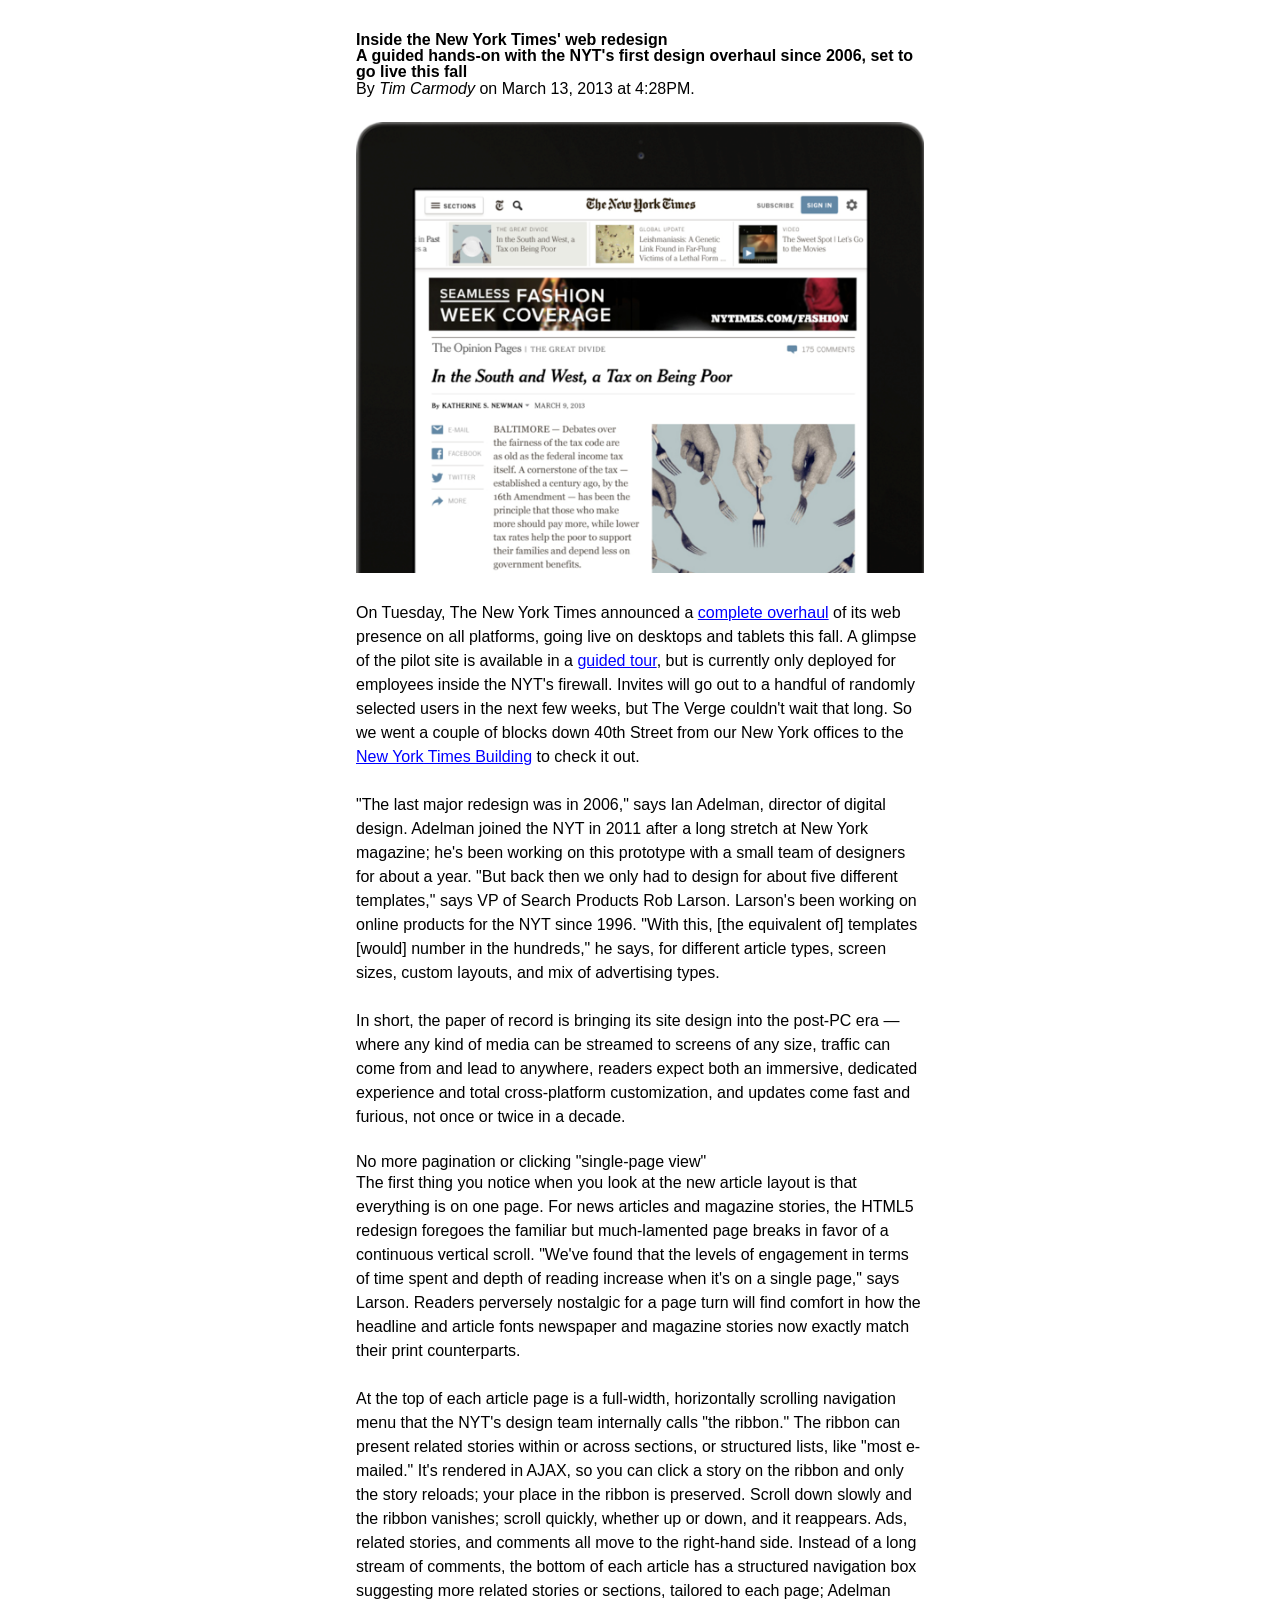
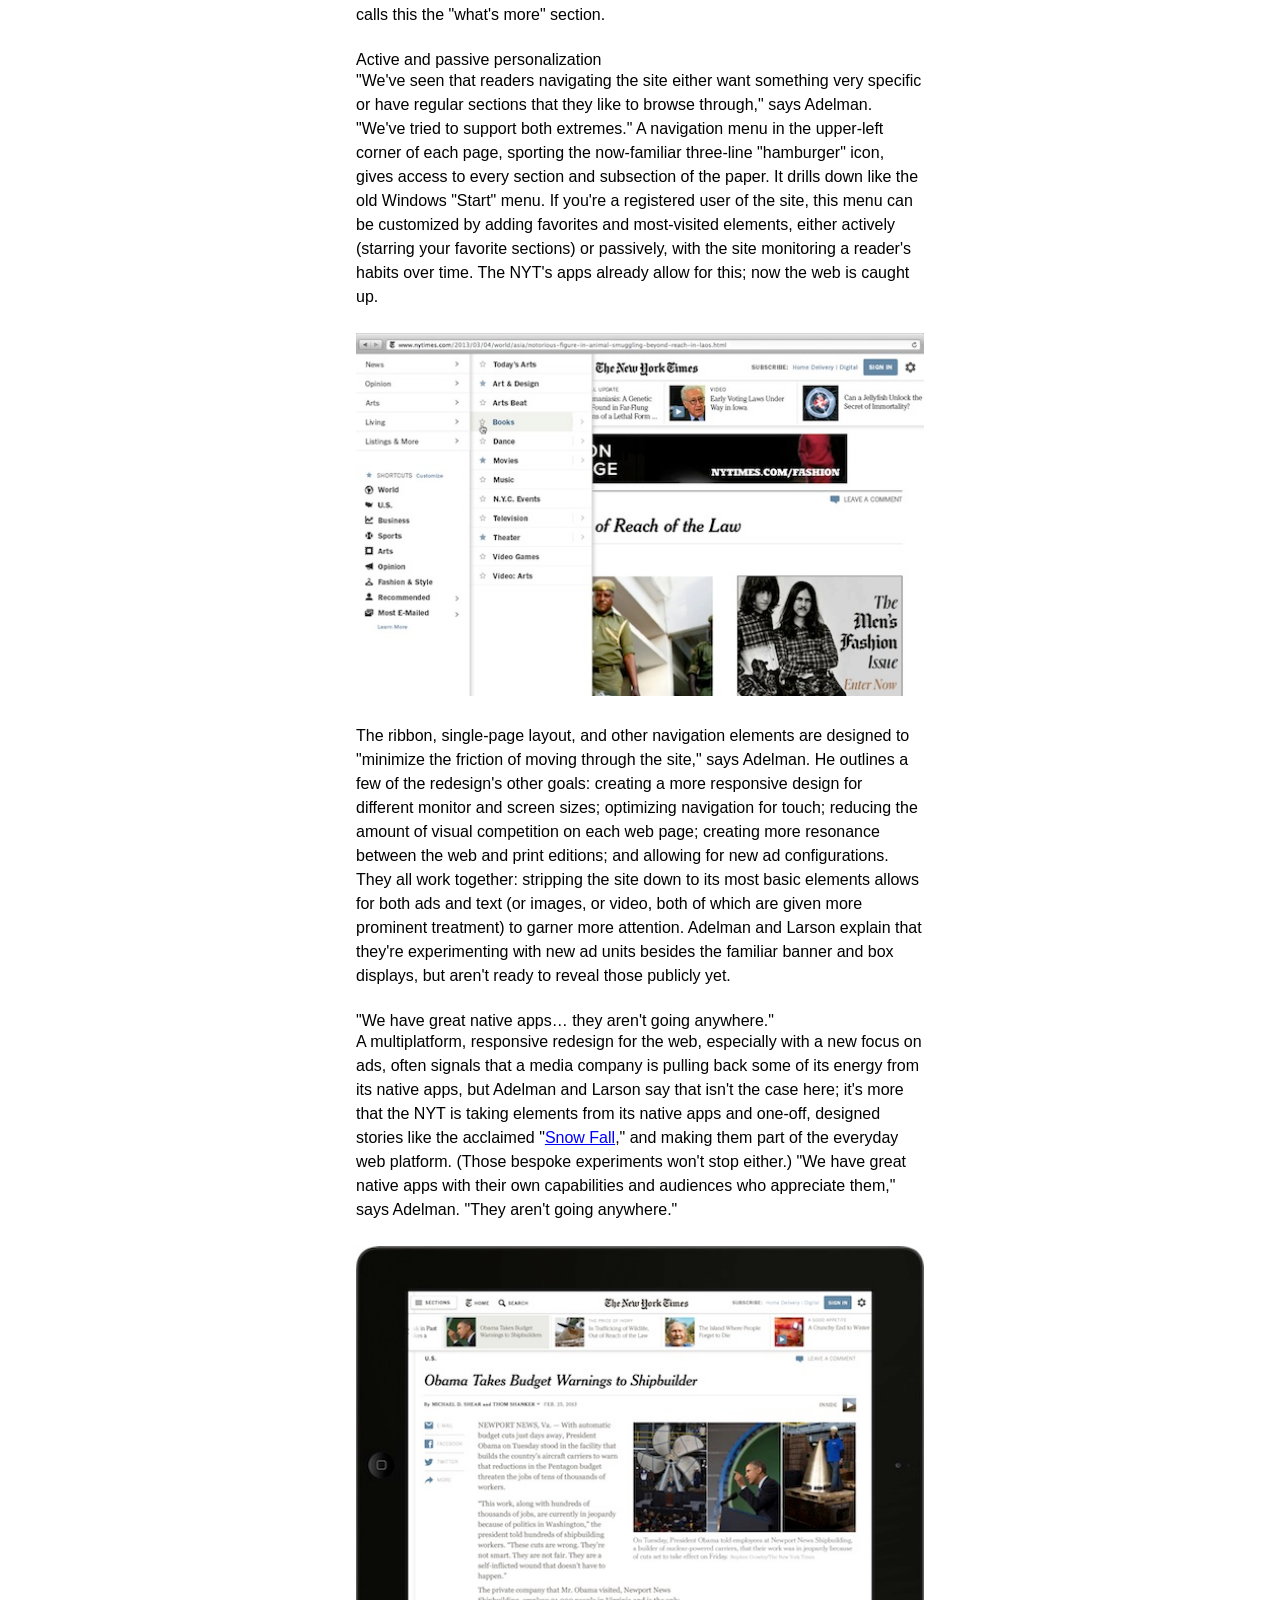
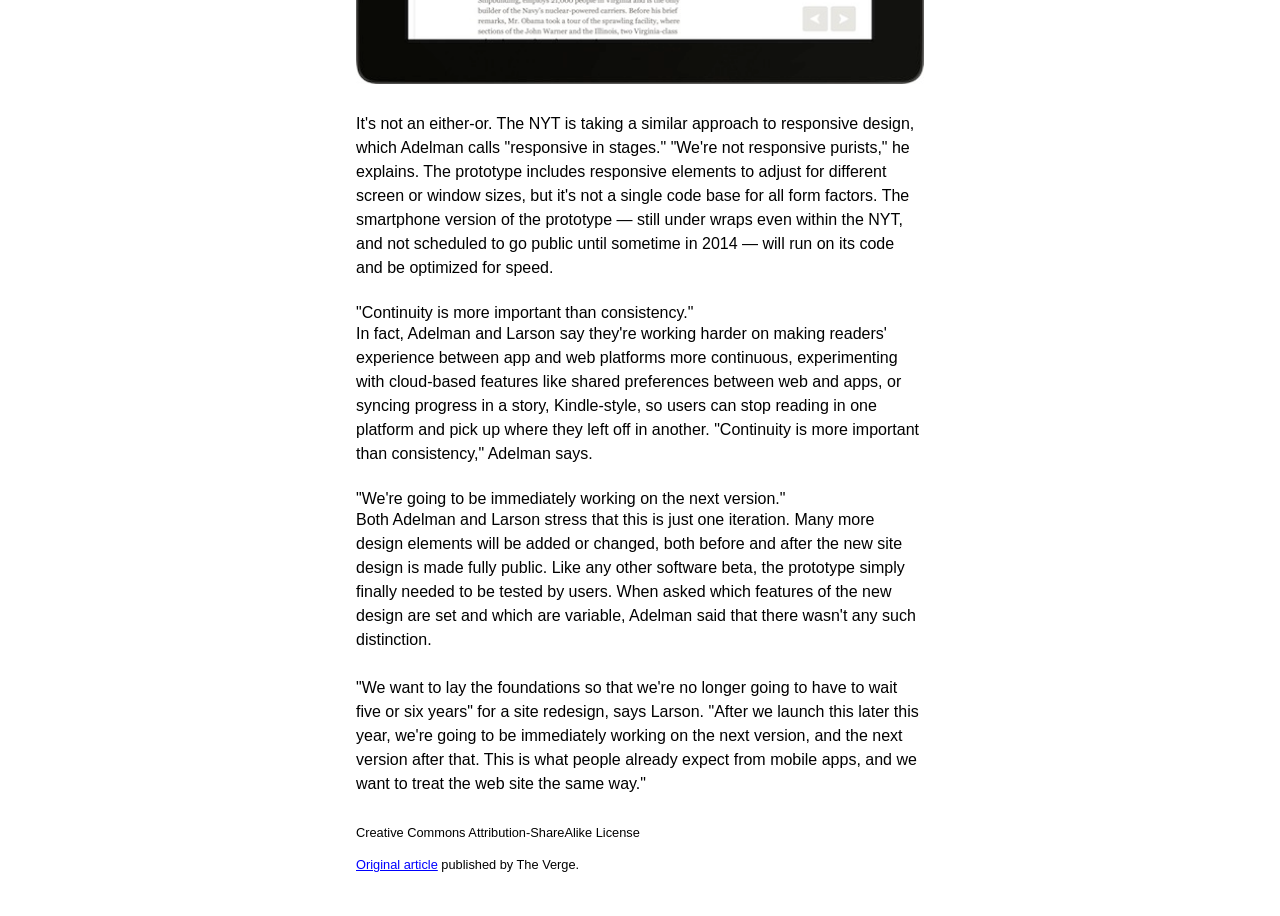
==== index.html @ a33deee8 "Add article content and markup" ====
<!DOCTYPE html>
<html lang="en">
<head>
  <meta charset="utf-8">
  <meta http-equiv="X-UA-Compatible" content="IE=edge,chrome=1">
  <title>home</title>
  <meta name="viewport" content="width=device-width">
  <link rel="stylesheet" href="css/styles.css" />
  <!--[if IE]><script src="http://html5shiv.googlecode.com/svn/trunk/html5.js"></script><![endif]-->
</head>
<body>
<article class="container clearfix">

  <header>
    <hgroup>
      <h1>Inside the New York Times' web redesign</h1>
      <h2>A guided hands-on with the NYT's first design overhaul since 2006, set to go live this fall</h2>
    </hgroup>
    <span class="byline">By <address>Tim Carmody</address> on <time pubdate datetime="2013-03-13T04:28Z">March 13, 2013 at 4:28PM</time>.</span>
  </header>

  <figure>
    <img src="img/image-01.png" />
  </figure>

  <p>On Tuesday, The New York Times announced a <a href="http://www.nytimes.com/marketing/prototype/index.html">complete overhaul</a> of its web presence on all platforms, going live on desktops and tablets this fall. A glimpse of the pilot site is available in a <a href="http://www.nytimes.com/marketing/prototype/index.html">guided tour</a>, but is currently only deployed for employees inside the NYT's firewall. Invites will go out to a handful of randomly selected users in the next few weeks, but The Verge couldn't wait that long. So we went a couple of blocks down 40th Street from our New York offices to the <a href="http://newyorktimesbuilding.com/">New York Times Building</a> to check it out.</p>

  <p>"The last major redesign was in 2006," says Ian Adelman, director of digital design. Adelman joined the NYT in 2011 after a long stretch at New York magazine; he's been working on this prototype with a small team of designers for about a year. "But back then we only had to design for about five different templates," says VP of Search Products Rob Larson. Larson's been working on online products for the NYT since 1996. "With this, [the equivalent of] templates [would] number in the hundreds," he says, for different article types, screen sizes, custom layouts, and mix of advertising types.</p>

  <p>In short, the paper of record is bringing its site design into the post-PC era — where any kind of media can be streamed to screens of any size, traffic can come from and lead to anywhere, readers expect both an immersive, dedicated experience and total cross-platform customization, and updates come fast and furious, not once or twice in a decade.</p>

  <aside class="pull-quote">
    No more pagination or clicking "single-page view"
  </aside>

  <p>The first thing you notice when you look at the new article layout is that everything is on one page. For news articles and magazine stories, the HTML5 redesign foregoes the familiar but much-lamented page breaks in favor of a continuous vertical scroll. "We've found that the levels of engagement in terms of time spent and depth of reading increase when it's on a single page," says Larson. Readers perversely nostalgic for a page turn will find comfort in how the headline and article fonts newspaper and magazine stories now exactly match their print counterparts.</p>

  <p>At the top of each article page is a full-width, horizontally scrolling navigation menu that the NYT's design team internally calls "the ribbon." The ribbon can present related stories within or across sections, or structured lists, like "most e-mailed." It's rendered in AJAX, so you can click a story on the ribbon and only the story reloads; your place in the ribbon is preserved. Scroll down slowly and the ribbon vanishes; scroll quickly, whether up or down, and it reappears. Ads, related stories, and comments all move to the right-hand side. Instead of a long stream of comments, the bottom of each article has a structured navigation box suggesting more related stories or sections, tailored to each page; Adelman calls this the "what's more" section.</p>

  <aside class="pull-quote">
    Active and passive personalization
  </aside>

  <p>"We've seen that readers navigating the site either want something very specific or have regular sections that they like to browse through," says Adelman. "We've tried to support both extremes." A navigation menu in the upper-left corner of each page, sporting the now-familiar three-line "hamburger" icon, gives access to every section and subsection of the paper. It drills down like the old Windows "Start" menu. If you're a registered user of the site, this menu can be customized by adding favorites and most-visited elements, either actively (starring your favorite sections) or passively, with the site monitoring a reader's habits over time. The NYT's apps already allow for this; now the web is caught up.</p>

  <figure>
    <img src="img/image-02.jpg" />
  </figure>

  <p>The ribbon, single-page layout, and other navigation elements are designed to "minimize the friction of moving through the site," says Adelman. He outlines a few of the redesign's other goals: creating a more responsive design for different monitor and screen sizes; optimizing navigation for touch; reducing the amount of visual competition on each web page; creating more resonance between the web and print editions; and allowing for new ad configurations. They all work together: stripping the site down to its most basic elements allows for both ads and text (or images, or video, both of which are given more prominent treatment) to garner more attention. Adelman and Larson explain that they're experimenting with new ad units besides the familiar banner and box displays, but aren't ready to reveal those publicly yet.</p>

  <aside class="pull-quote">
    "We have great native apps… they aren't going anywhere."
  </aside>

  <p>A multiplatform, responsive redesign for the web, especially with a new focus on ads, often signals that a media company is pulling back some of its energy from its native apps, but Adelman and Larson say that isn't the case here; it's more that the NYT is taking elements from its native apps and one-off, designed stories like the acclaimed "<a href="http://www.nytimes.com/projects/2012/snow-fall/">Snow Fall</a>," and making them part of the everyday web platform. (Those bespoke experiments won't stop either.) "We have great native apps with their own capabilities and audiences who appreciate them," says Adelman. "They aren't going anywhere."</p>

  <figure>
    <img src="img/image-03.jpg" />
  </figure>

  <p>It's not an either-or. The NYT is taking a similar approach to responsive design, which Adelman calls "responsive in stages." "We're not responsive purists," he explains. The prototype includes responsive elements to adjust for different screen or window sizes, but it's not a single code base for all form factors. The smartphone version of the prototype — still under wraps even within the NYT, and not scheduled to go public until sometime in 2014 — will run on its code and be optimized for speed.</p>

  <aside class="pull-quote">
    "Continuity is more important than consistency."
  </aside>

  <p>In fact, Adelman and Larson say they're working harder on making readers' experience between app and web platforms more continuous, experimenting with cloud-based features like shared preferences between web and apps, or syncing progress in a story, Kindle-style, so users can stop reading in one platform and pick up where they left off in another. "Continuity is more important than consistency," Adelman says.</p>

  <aside class="pull-quote">
    "We're going to be immediately working on the next version."
  </aside>

  <p>Both Adelman and Larson stress that this is just one iteration. Many more design elements will be added or changed, both before and after the new site design is made fully public. Like any other software beta, the prototype simply finally needed to be tested by users. When asked which features of the new design are set and which are variable, Adelman said that there wasn't any such distinction.</p>

  <p>"We want to lay the foundations so that we're no longer going to have to wait five or six years" for a site redesign, says Larson. "After we launch this later this year, we're going to be immediately working on the next version, and the next version after that. This is what people already expect from mobile apps, and we want to treat the web site the same way."</p>

  <footer>
    <p><small>Creative Commons Attribution-ShareAlike License</small></p>
    <p><small><a href="http://www.theverge.com/2013/3/13/4094824/inside-the-new-york-times-web-redesign">Original article</a> published by The Verge.</small></p>
  </footer>

</article>
</body>
</html>
---- css/styles.css ----
/* ============================================================================================== */
/* Reset Styles                                                                                   */
/* ============================================================================================== */
* {
  -webkit-box-sizing: border-box;
  -moz-box-sizing: border-box;
  box-sizing: border-box; }

html {
  -webkit-text-size-adjust: 100%;
  -ms-text-size-adjust: 100%; }

html, body {
  margin: 0;
  padding: 0;
  width: 100%; }

body {
  font-size: 100%; }

article, aside, details, figcaption, figure, footer, header, hgroup, main, nav, section, summary {
  display: block; }

img {
  border: 0; }

figure {
  margin: 0; }

/* ============================================================================================== */
/* Base Typographic Styles                                                                        */
/* ============================================================================================== */
body {
  font-family: sans-serif; }

p {
  line-height: 1.5;
  margin: 0 0 1.5em 0;
  -webkit-hyphens: auto;
  -moz-hyphens: auto;
  -ms-hyphens: auto;
  hyphens: auto; }

strong {
  font-weight: bold; }

em {
  font-style: italic; }

cite {
  font-style: normal; }

small {
  font-size: 80%; }

a {
  color: blue; }

address {
  display: inline; }

h1, h2, h3, h4, h5, h6 {
  margin: 0;
  padding: 0;
  font-family: sans-serif;
  font-size: 100%;
  font-weight: bold;
  line-height: 1;
  text-rendering: optimizelegibility; }

ul, ol {
  padding: 0;
  margin: 0 0 1.5em 1em; }

li {
  line-height: 1.5; }

sub,
sup {
  font-size: 75%;
  line-height: 0;
  position: relative;
  vertical-align: baseline; }

sup {
  top: -0.5em; }

sub {
  bottom: -0.25em; }

/* ============================================================================================== */
/* Demo Styles                                                                                    */
/* ============================================================================================== */
article.container {
  margin: 2em auto;
  padding: 0 1em;
  width: 100%;
  max-width: 600px;
  position: relative; }

article header {
  margin-bottom: 1.5em; }

figure {
  margin-bottom: 1.5em; }

figure img {
  width: 100%;
  max-width: 100%; }

article footer p {
  margin-bottom: 0.5em; }

/* Helper Classes =============================================================================== */

.clearfix { *zoom: 1; }
.clearfix:before, .clearfix:after { content: " "; display: table; }
.clearfix:after { clear: both; }

.hide {
  display: none !important;
  visibility: hidden; }

.show {
  display: block !important; }

.visually-hide {
  border: 0;
  clip: rect(0 0 0 0);
  height: 1px;
  margin: -1px;
  overflow: hidden;
  padding: 0;
  position: absolute;
  width: 1px; }

.invisible {
  visibility: hidden; }
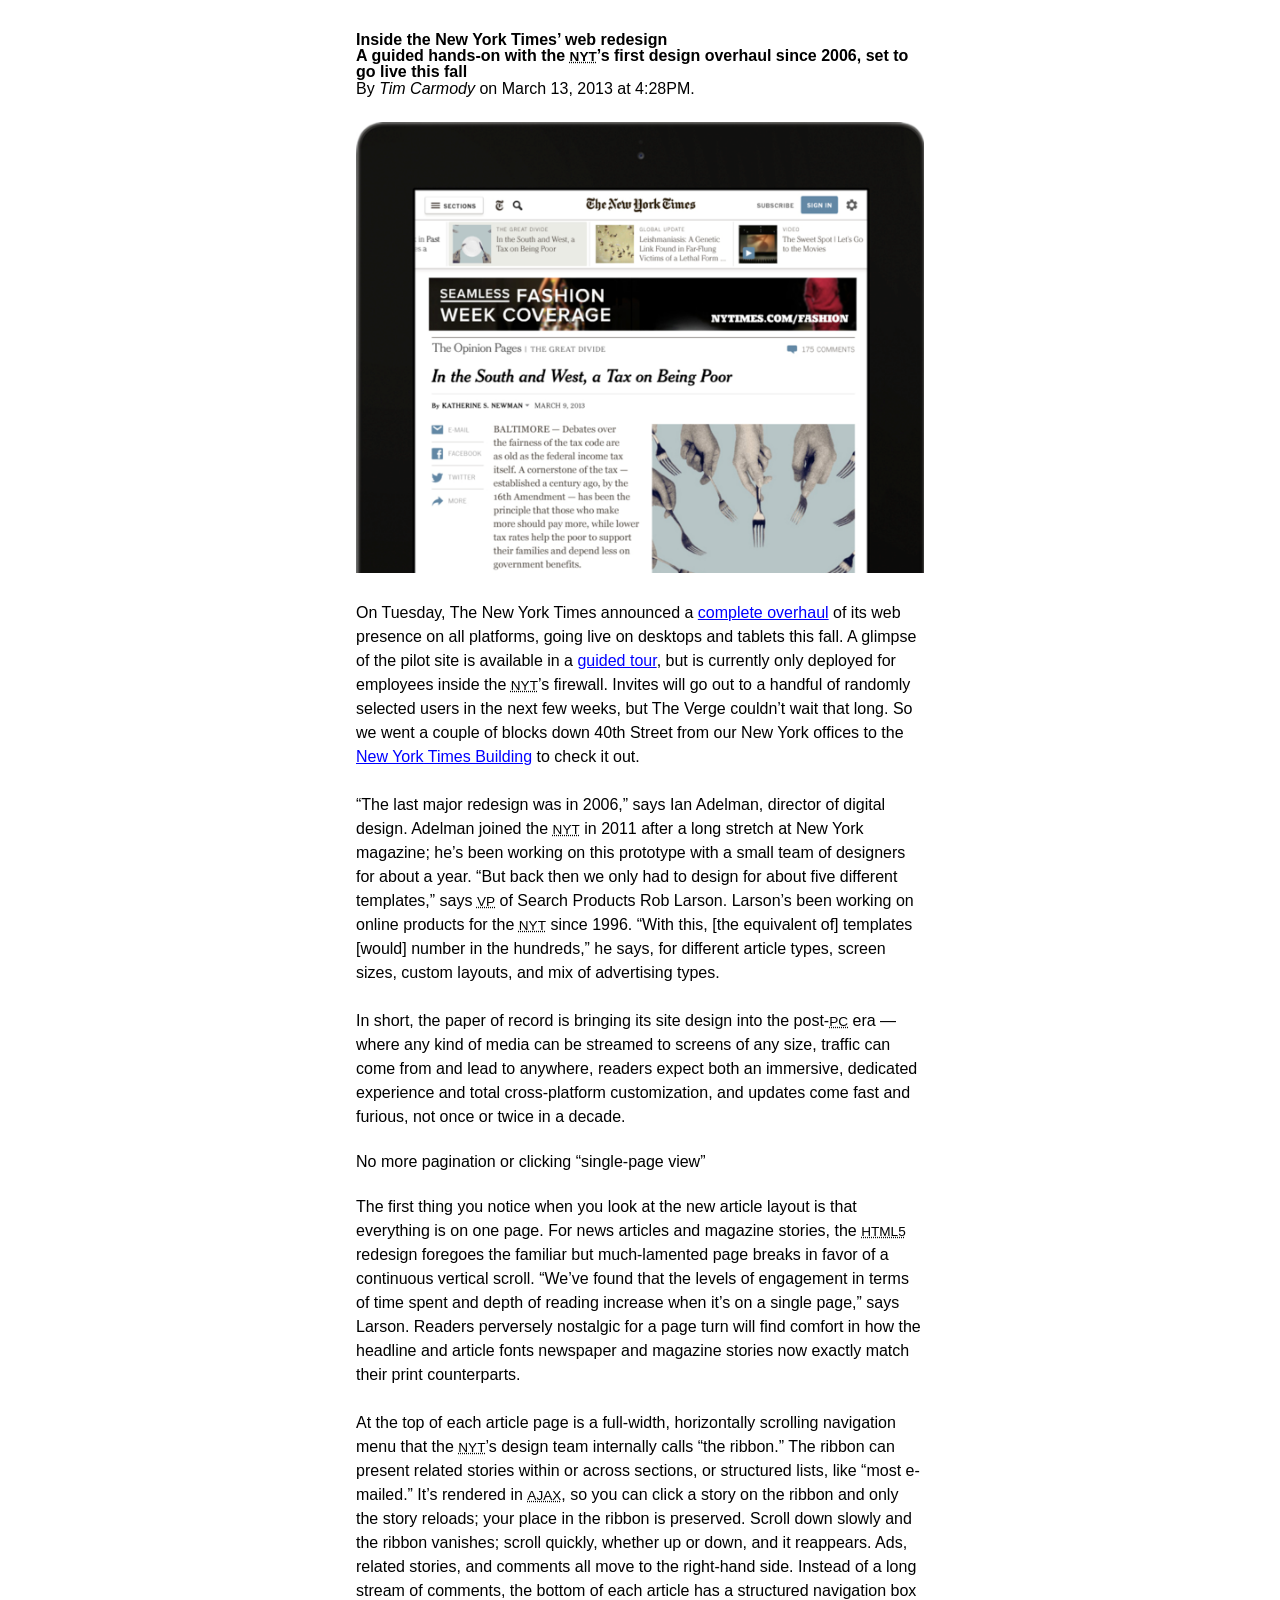
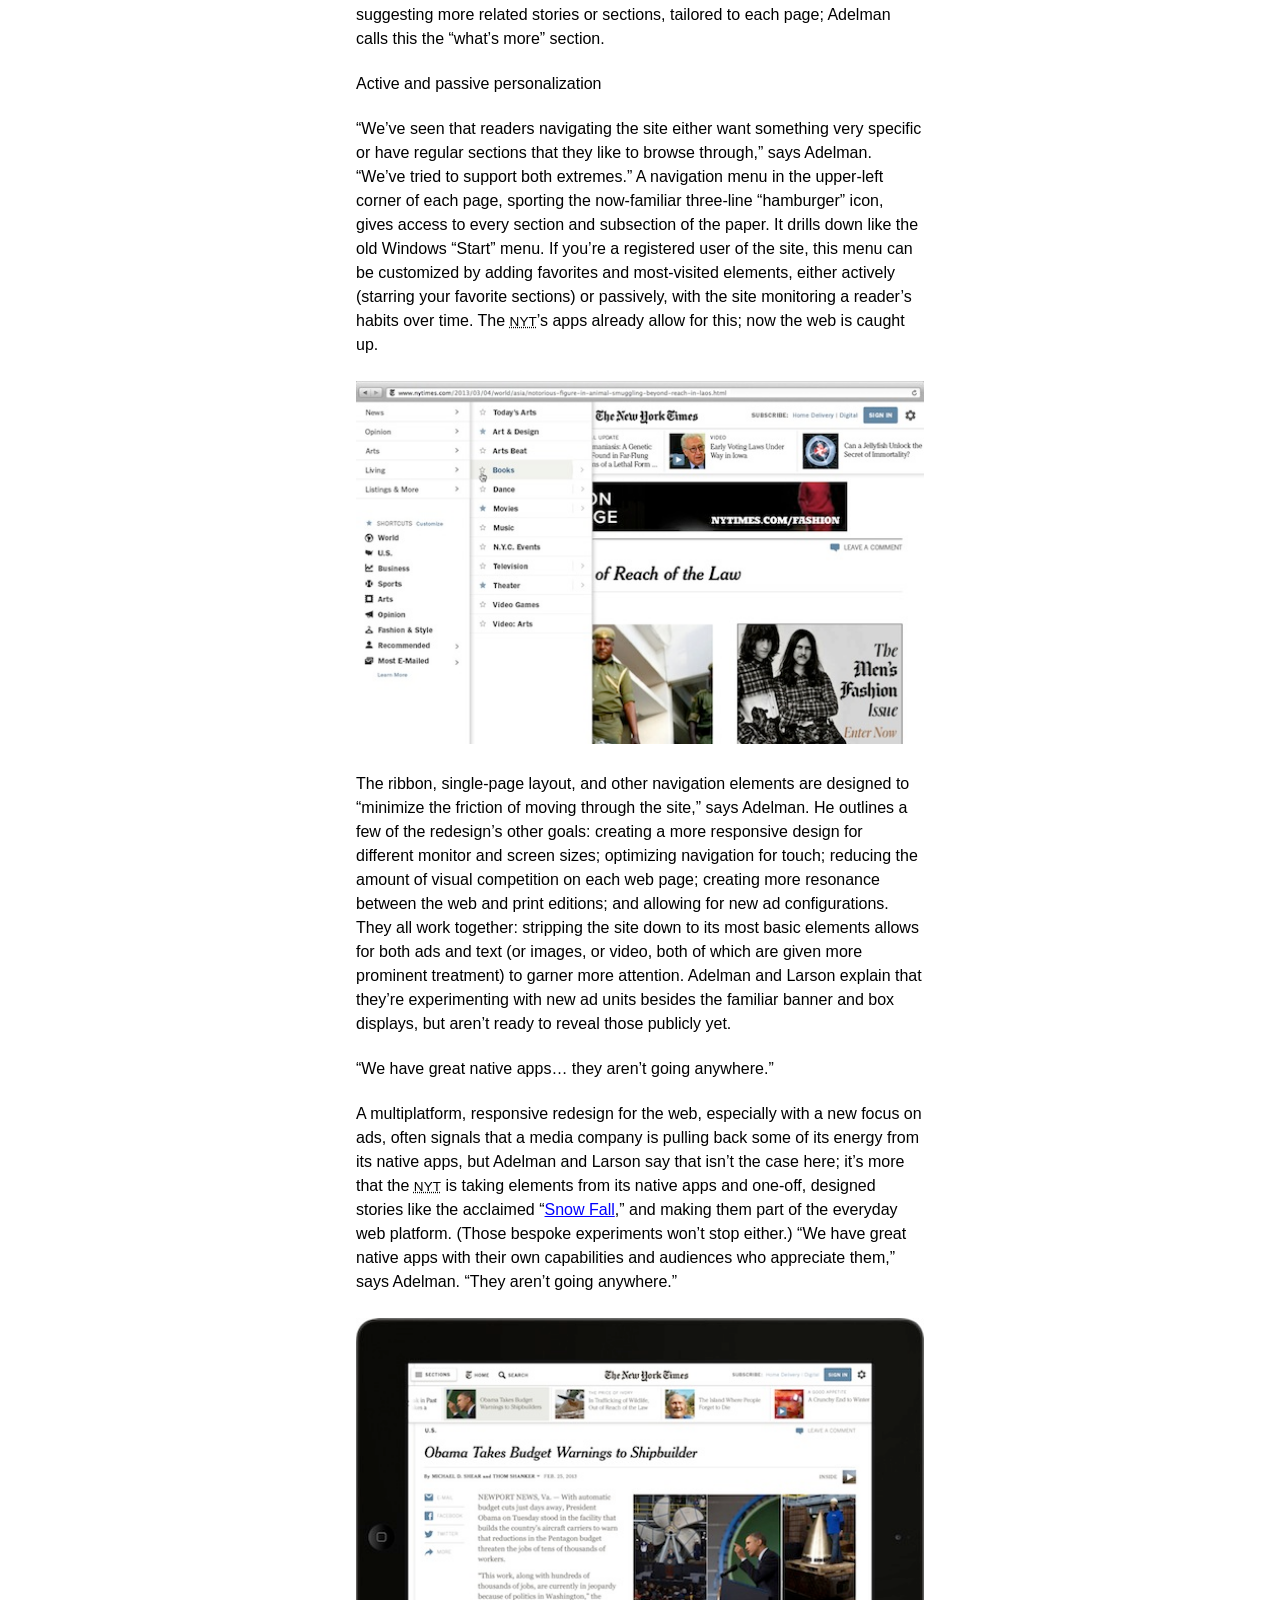
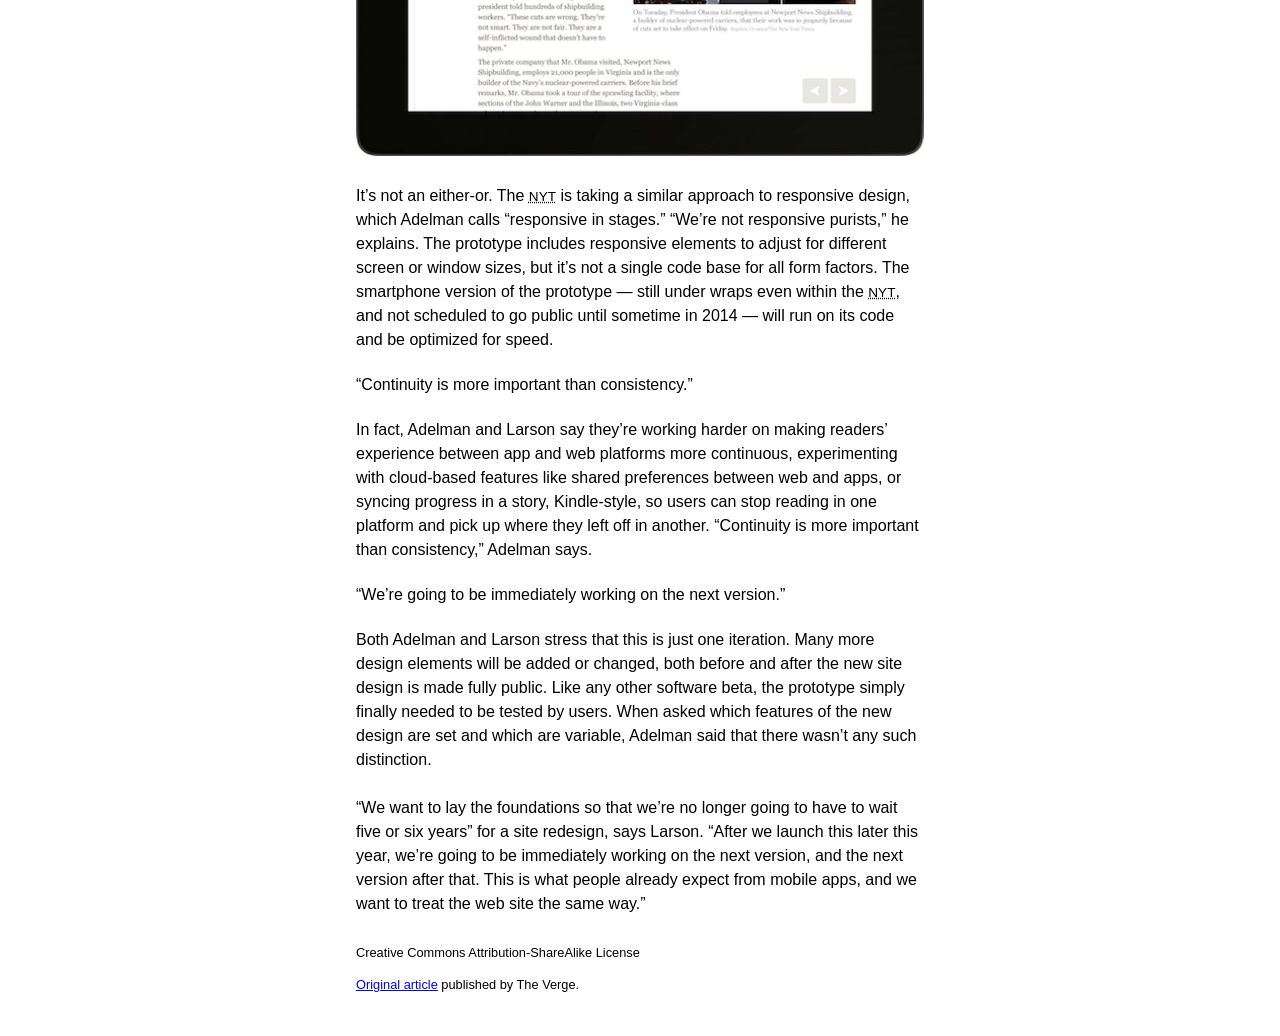
==== commit bfa7cd8f: "Update punctuation" ====
--- a/index.html
+++ b/index.html
@@ -13,8 +13,8 @@
 
   <header>
     <hgroup>
-      <h1>Inside the New York Times' web redesign</h1>
-      <h2>A guided hands-on with the NYT's first design overhaul since 2006, set to go live this fall</h2>
+      <h1>Inside the New York Times&rsquo; web redesign</h1>
+      <h2>A guided hands-on with the <abbr title="New York Times">NYT</abbr>&rsquo;s first design overhaul since 2006, set to go live this fall</h2>
     </hgroup>
     <span class="byline">By <address>Tim Carmody</address> on <time pubdate datetime="2013-03-13T04:28Z">March 13, 2013 at 4:28PM</time>.</span>
   </header>
@@ -23,57 +23,57 @@
     <img src="img/image-01.png" />
   </figure>
 
-  <p>On Tuesday, The New York Times announced a <a href="http://www.nytimes.com/marketing/prototype/index.html">complete overhaul</a> of its web presence on all platforms, going live on desktops and tablets this fall. A glimpse of the pilot site is available in a <a href="http://www.nytimes.com/marketing/prototype/index.html">guided tour</a>, but is currently only deployed for employees inside the NYT's firewall. Invites will go out to a handful of randomly selected users in the next few weeks, but The Verge couldn't wait that long. So we went a couple of blocks down 40th Street from our New York offices to the <a href="http://newyorktimesbuilding.com/">New York Times Building</a> to check it out.</p>
+  <p>On Tuesday, The New York Times announced a <a href="http://www.nytimes.com/marketing/prototype/index.html">complete overhaul</a> of its web presence on all platforms, going live on desktops and tablets this fall. A glimpse of the pilot site is available in a <a href="http://www.nytimes.com/marketing/prototype/index.html">guided tour</a>, but is currently only deployed for employees inside the <abbr title="New York Times">NYT</abbr>&rsquo;s firewall. Invites will go out to a handful of randomly selected users in the next few weeks, but The Verge couldn&rsquo;t wait that long. So we went a couple of blocks down 40th Street from our New York offices to the <a href="http://newyorktimesbuilding.com/">New York Times Building</a> to check it out.</p>
 
-  <p>"The last major redesign was in 2006," says Ian Adelman, director of digital design. Adelman joined the NYT in 2011 after a long stretch at New York magazine; he's been working on this prototype with a small team of designers for about a year. "But back then we only had to design for about five different templates," says VP of Search Products Rob Larson. Larson's been working on online products for the NYT since 1996. "With this, [the equivalent of] templates [would] number in the hundreds," he says, for different article types, screen sizes, custom layouts, and mix of advertising types.</p>
+  <p>&ldquo;The last major redesign was in 2006,&rdquo; says Ian Adelman, director of digital design. Adelman joined the <abbr title="New York Times">NYT</abbr> in 2011 after a long stretch at New York magazine; he&rsquo;s been working on this prototype with a small team of designers for about a year. &ldquo;But back then we only had to design for about five different templates,&rdquo; says <abbr title="Vice President">VP</abbr> of Search Products Rob Larson. Larson&rsquo;s been working on online products for the <abbr title="New York Times">NYT</abbr> since 1996. &ldquo;With this, [the equivalent of] templates [would] number in the hundreds,&rdquo; he says, for different article types, screen sizes, custom layouts, and mix of advertising types.</p>
 
-  <p>In short, the paper of record is bringing its site design into the post-PC era — where any kind of media can be streamed to screens of any size, traffic can come from and lead to anywhere, readers expect both an immersive, dedicated experience and total cross-platform customization, and updates come fast and furious, not once or twice in a decade.</p>
+  <p>In short, the paper of record is bringing its site design into the post-<abbr title="Personal Computer">PC</abbr> era &mdash; where any kind of media can be streamed to screens of any size, traffic can come from and lead to anywhere, readers expect both an immersive, dedicated experience and total cross-platform customization, and updates come fast and furious, not once or twice in a decade.</p>
 
   <aside class="pull-quote">
-    No more pagination or clicking "single-page view"
+    No more pagination or clicking &ldquo;single-page view&rdquo;
   </aside>
 
-  <p>The first thing you notice when you look at the new article layout is that everything is on one page. For news articles and magazine stories, the HTML5 redesign foregoes the familiar but much-lamented page breaks in favor of a continuous vertical scroll. "We've found that the levels of engagement in terms of time spent and depth of reading increase when it's on a single page," says Larson. Readers perversely nostalgic for a page turn will find comfort in how the headline and article fonts newspaper and magazine stories now exactly match their print counterparts.</p>
+  <p>The first thing you notice when you look at the new article layout is that everything is on one page. For news articles and magazine stories, the <abbr title="HyperText Markup Language 5">HTML5</abbr> redesign foregoes the familiar but much-lamented page breaks in favor of a continuous vertical scroll. &ldquo;We&rsquo;ve found that the levels of engagement in terms of time spent and depth of reading increase when it&rsquo;s on a single page,&rdquo; says Larson. Readers perversely nostalgic for a page turn will find comfort in how the headline and article fonts newspaper and magazine stories now exactly match their print counterparts.</p>
 
-  <p>At the top of each article page is a full-width, horizontally scrolling navigation menu that the NYT's design team internally calls "the ribbon." The ribbon can present related stories within or across sections, or structured lists, like "most e-mailed." It's rendered in AJAX, so you can click a story on the ribbon and only the story reloads; your place in the ribbon is preserved. Scroll down slowly and the ribbon vanishes; scroll quickly, whether up or down, and it reappears. Ads, related stories, and comments all move to the right-hand side. Instead of a long stream of comments, the bottom of each article has a structured navigation box suggesting more related stories or sections, tailored to each page; Adelman calls this the "what's more" section.</p>
+  <p>At the top of each article page is a full-width, horizontally scrolling navigation menu that the <abbr title="New York Times">NYT</abbr>&rsquo;s design team internally calls &ldquo;the ribbon.&rdquo; The ribbon can present related stories within or across sections, or structured lists, like &ldquo;most e-mailed.&rdquo; It&rsquo;s rendered in <abbr title="Asynchronous JavaScript and XML">AJAX</abbr>, so you can click a story on the ribbon and only the story reloads; your place in the ribbon is preserved. Scroll down slowly and the ribbon vanishes; scroll quickly, whether up or down, and it reappears. Ads, related stories, and comments all move to the right-hand side. Instead of a long stream of comments, the bottom of each article has a structured navigation box suggesting more related stories or sections, tailored to each page; Adelman calls this the &ldquo;what&rsquo;s more&rdquo; section.</p>
 
   <aside class="pull-quote">
     Active and passive personalization
   </aside>
 
-  <p>"We've seen that readers navigating the site either want something very specific or have regular sections that they like to browse through," says Adelman. "We've tried to support both extremes." A navigation menu in the upper-left corner of each page, sporting the now-familiar three-line "hamburger" icon, gives access to every section and subsection of the paper. It drills down like the old Windows "Start" menu. If you're a registered user of the site, this menu can be customized by adding favorites and most-visited elements, either actively (starring your favorite sections) or passively, with the site monitoring a reader's habits over time. The NYT's apps already allow for this; now the web is caught up.</p>
+  <p>&ldquo;We&rsquo;ve seen that readers navigating the site either want something very specific or have regular sections that they like to browse through,&rdquo; says Adelman. &ldquo;We&rsquo;ve tried to support both extremes.&rdquo; A navigation menu in the upper-left corner of each page, sporting the now-familiar three-line &ldquo;hamburger&rdquo; icon, gives access to every section and subsection of the paper. It drills down like the old Windows &ldquo;Start&rdquo; menu. If you&rsquo;re a registered user of the site, this menu can be customized by adding favorites and most-visited elements, either actively (starring your favorite sections) or passively, with the site monitoring a reader&rsquo;s habits over time. The <abbr title="New York Times">NYT</abbr>&rsquo;s apps already allow for this; now the web is caught up.</p>
 
   <figure>
     <img src="img/image-02.jpg" />
   </figure>
 
-  <p>The ribbon, single-page layout, and other navigation elements are designed to "minimize the friction of moving through the site," says Adelman. He outlines a few of the redesign's other goals: creating a more responsive design for different monitor and screen sizes; optimizing navigation for touch; reducing the amount of visual competition on each web page; creating more resonance between the web and print editions; and allowing for new ad configurations. They all work together: stripping the site down to its most basic elements allows for both ads and text (or images, or video, both of which are given more prominent treatment) to garner more attention. Adelman and Larson explain that they're experimenting with new ad units besides the familiar banner and box displays, but aren't ready to reveal those publicly yet.</p>
+  <p>The ribbon, single-page layout, and other navigation elements are designed to &ldquo;minimize the friction of moving through the site,&rdquo; says Adelman. He outlines a few of the redesign&rsquo;s other goals: creating a more responsive design for different monitor and screen sizes; optimizing navigation for touch; reducing the amount of visual competition on each web page; creating more resonance between the web and print editions; and allowing for new ad configurations. They all work together: stripping the site down to its most basic elements allows for both ads and text (or images, or video, both of which are given more prominent treatment) to garner more attention. Adelman and Larson explain that they&rsquo;re experimenting with new ad units besides the familiar banner and box displays, but aren&rsquo;t ready to reveal those publicly yet.</p>
 
   <aside class="pull-quote">
-    "We have great native apps… they aren't going anywhere."
+    &ldquo;We have great native apps… they aren&rsquo;t going anywhere.&rdquo;
   </aside>
 
-  <p>A multiplatform, responsive redesign for the web, especially with a new focus on ads, often signals that a media company is pulling back some of its energy from its native apps, but Adelman and Larson say that isn't the case here; it's more that the NYT is taking elements from its native apps and one-off, designed stories like the acclaimed "<a href="http://www.nytimes.com/projects/2012/snow-fall/">Snow Fall</a>," and making them part of the everyday web platform. (Those bespoke experiments won't stop either.) "We have great native apps with their own capabilities and audiences who appreciate them," says Adelman. "They aren't going anywhere."</p>
+  <p>A multiplatform, responsive redesign for the web, especially with a new focus on ads, often signals that a media company is pulling back some of its energy from its native apps, but Adelman and Larson say that isn&rsquo;t the case here; it&rsquo;s more that the <abbr title="New York Times">NYT</abbr> is taking elements from its native apps and one-off, designed stories like the acclaimed &ldquo;<a href="http://www.nytimes.com/projects/2012/snow-fall/">Snow Fall</a>,&rdquo; and making them part of the everyday web platform. (Those bespoke experiments won&rsquo;t stop either.) &ldquo;We have great native apps with their own capabilities and audiences who appreciate them,&rdquo; says Adelman. &ldquo;They aren&rsquo;t going anywhere.&rdquo;</p>
 
   <figure>
     <img src="img/image-03.jpg" />
   </figure>
 
-  <p>It's not an either-or. The NYT is taking a similar approach to responsive design, which Adelman calls "responsive in stages." "We're not responsive purists," he explains. The prototype includes responsive elements to adjust for different screen or window sizes, but it's not a single code base for all form factors. The smartphone version of the prototype — still under wraps even within the NYT, and not scheduled to go public until sometime in 2014 — will run on its code and be optimized for speed.</p>
+  <p>It&rsquo;s not an either-or. The <abbr title="New York Times">NYT</abbr> is taking a similar approach to responsive design, which Adelman calls &ldquo;responsive in stages.&rdquo; &ldquo;We&rsquo;re not responsive purists,&rdquo; he explains. The prototype includes responsive elements to adjust for different screen or window sizes, but it&rsquo;s not a single code base for all form factors. The smartphone version of the prototype &mdash; still under wraps even within the <abbr title="New York Times">NYT</abbr>, and not scheduled to go public until sometime in 2014 &mdash; will run on its code and be optimized for speed.</p>
 
   <aside class="pull-quote">
-    "Continuity is more important than consistency."
+    &ldquo;Continuity is more important than consistency.&rdquo;
   </aside>
 
-  <p>In fact, Adelman and Larson say they're working harder on making readers' experience between app and web platforms more continuous, experimenting with cloud-based features like shared preferences between web and apps, or syncing progress in a story, Kindle-style, so users can stop reading in one platform and pick up where they left off in another. "Continuity is more important than consistency," Adelman says.</p>
+  <p>In fact, Adelman and Larson say they&rsquo;re working harder on making readers&rsquo; experience between app and web platforms more continuous, experimenting with cloud-based features like shared preferences between web and apps, or syncing progress in a story, Kindle-style, so users can stop reading in one platform and pick up where they left off in another. &ldquo;Continuity is more important than consistency,&rdquo; Adelman says.</p>
 
   <aside class="pull-quote">
-    "We're going to be immediately working on the next version."
+    &ldquo;We&rsquo;re going to be immediately working on the next version.&rdquo;
   </aside>
 
-  <p>Both Adelman and Larson stress that this is just one iteration. Many more design elements will be added or changed, both before and after the new site design is made fully public. Like any other software beta, the prototype simply finally needed to be tested by users. When asked which features of the new design are set and which are variable, Adelman said that there wasn't any such distinction.</p>
+  <p>Both Adelman and Larson stress that this is just one iteration. Many more design elements will be added or changed, both before and after the new site design is made fully public. Like any other software beta, the prototype simply finally needed to be tested by users. When asked which features of the new design are set and which are variable, Adelman said that there wasn&rsquo;t any such distinction.</p>
 
-  <p>"We want to lay the foundations so that we're no longer going to have to wait five or six years" for a site redesign, says Larson. "After we launch this later this year, we're going to be immediately working on the next version, and the next version after that. This is what people already expect from mobile apps, and we want to treat the web site the same way."</p>
+  <p>&ldquo;We want to lay the foundations so that we&rsquo;re no longer going to have to wait five or six years&rdquo; for a site redesign, says Larson. &ldquo;After we launch this later this year, we&rsquo;re going to be immediately working on the next version, and the next version after that. This is what people already expect from mobile apps, and we want to treat the web site the same way.&rdquo;</p>
 
   <footer>
     <p><small>Creative Commons Attribution-ShareAlike License</small></p>
--- a/css/styles.css
+++ b/css/styles.css
@@ -56,6 +56,9 @@
 a {
   color: blue; }
 
+abbr {
+  font-size: 85%; }
+
 address {
   display: inline; }
 
@@ -89,7 +92,7 @@
   bottom: -0.25em; }
 
 /* ============================================================================================== */
-/* Demo Styles                                                                                    */
+/* Demo Styles - Do most, if not all, of your work here.                                          */
 /* ============================================================================================== */
 article.container {
   margin: 2em auto;
@@ -102,6 +105,9 @@
   margin-bottom: 1.5em; }
 
 figure {
+  margin-bottom: 1.5em; }
+
+aside {
   margin-bottom: 1.5em; }
 
 figure img {
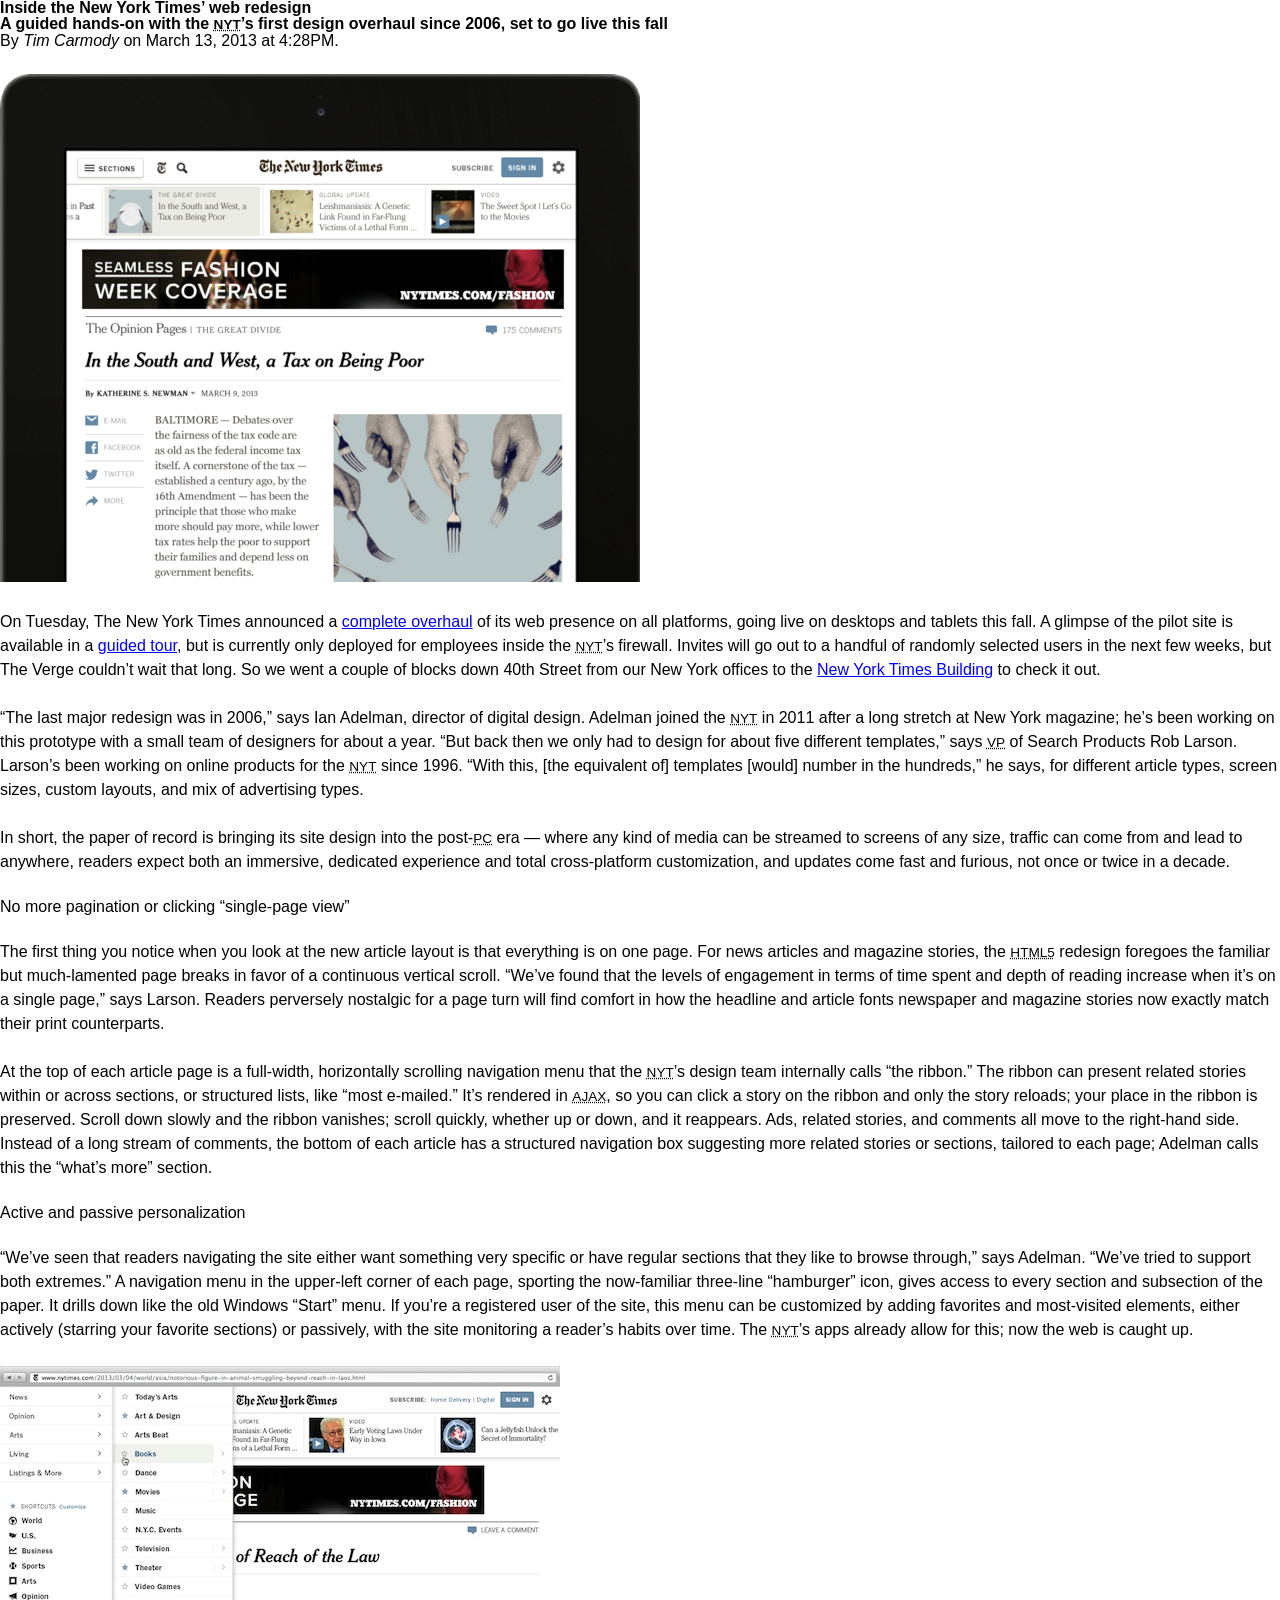
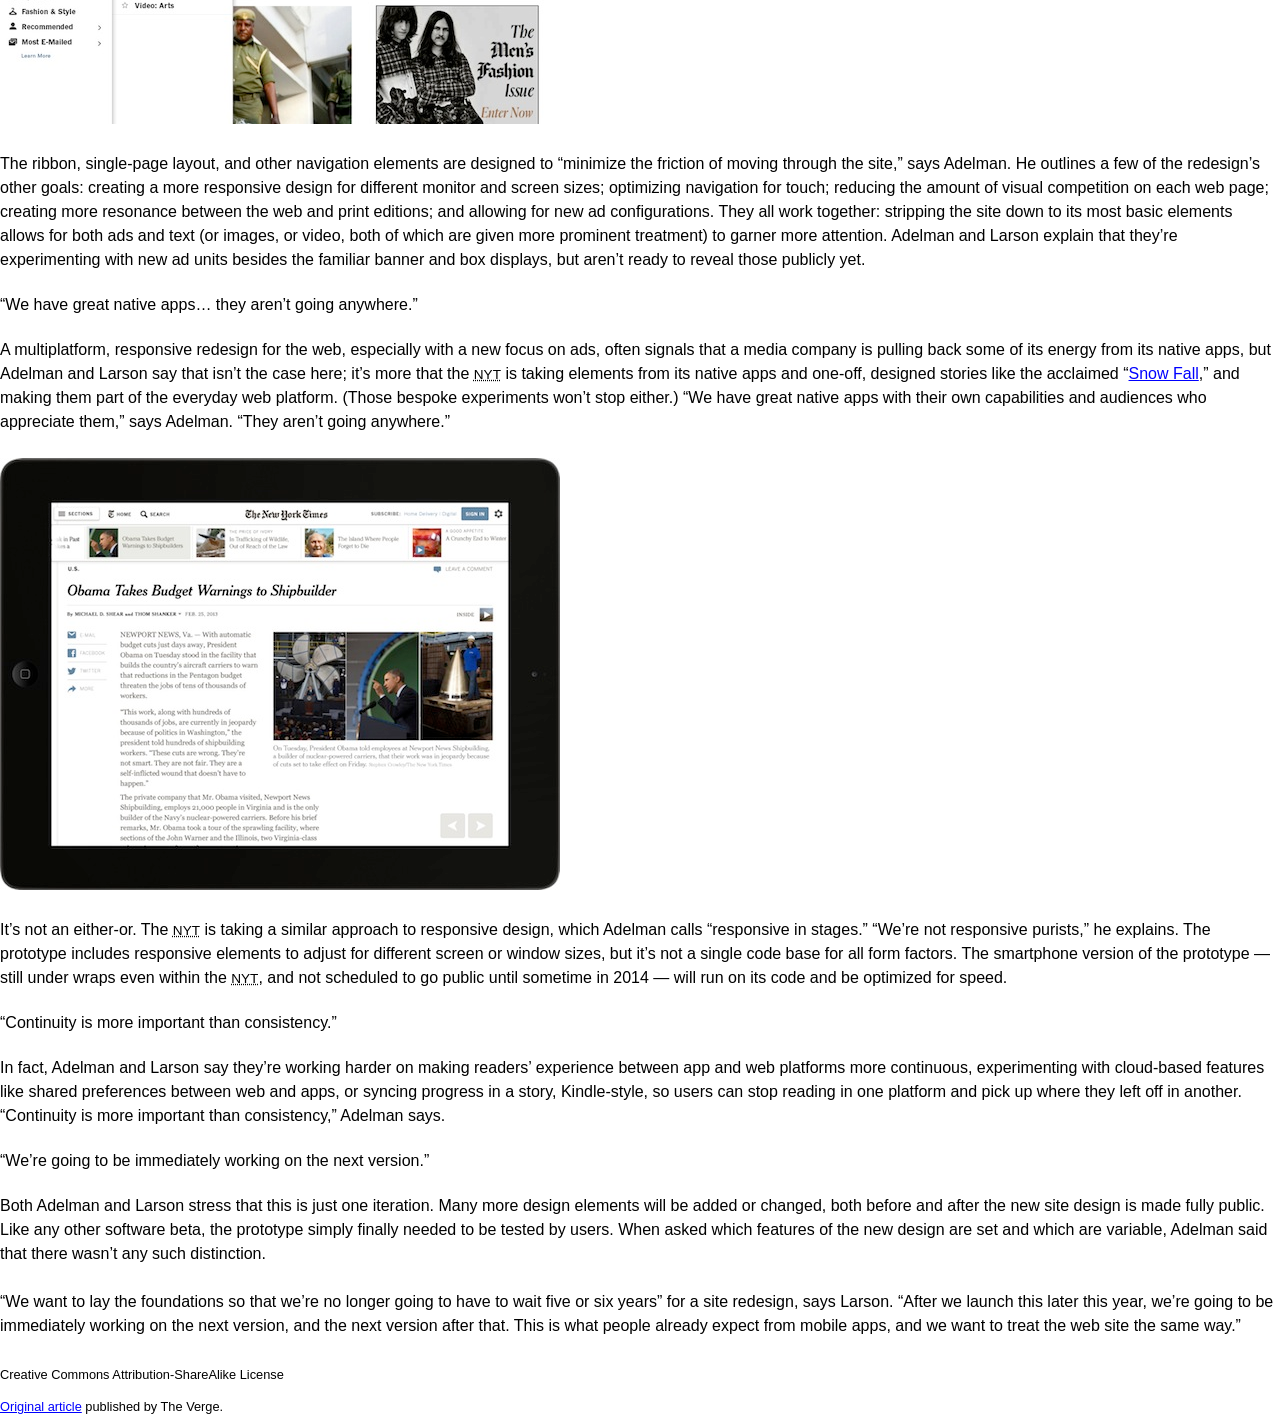
==== commit 526ebc42: "Remove container styles" ====
--- a/index.html
+++ b/index.html
@@ -9,7 +9,7 @@
   <!--[if IE]><script src="http://html5shiv.googlecode.com/svn/trunk/html5.js"></script><![endif]-->
 </head>
 <body>
-<article class="container clearfix">
+<article>
 
   <header>
     <hgroup>
--- a/css/styles.css
+++ b/css/styles.css
@@ -1,66 +1,84 @@
 /* ============================================================================================== */
 /* Reset Styles                                                                                   */
 /* ============================================================================================== */
+
 * {
   -webkit-box-sizing: border-box;
-  -moz-box-sizing: border-box;
-  box-sizing: border-box; }
+     -moz-box-sizing: border-box;
+          box-sizing: border-box;
+}
 
 html {
   -webkit-text-size-adjust: 100%;
-  -ms-text-size-adjust: 100%; }
+      -ms-text-size-adjust: 100%;
+}
 
 html, body {
   margin: 0;
   padding: 0;
-  width: 100%; }
+  width: 100%;
+}
 
 body {
-  font-size: 100%; }
+  font-size: 100%;
+}
 
 article, aside, details, figcaption, figure, footer, header, hgroup, main, nav, section, summary {
-  display: block; }
+  display: block;
+}
 
 img {
-  border: 0; }
+  border: 0;
+}
 
 figure {
-  margin: 0; }
+  margin: 0;
+}
 
 /* ============================================================================================== */
 /* Base Typographic Styles                                                                        */
 /* ============================================================================================== */
+
 body {
-  font-family: sans-serif; }
+  font-family: sans-serif;
+}
 
 p {
   line-height: 1.5;
   margin: 0 0 1.5em 0;
   -webkit-hyphens: auto;
-  -moz-hyphens: auto;
-  -ms-hyphens: auto;
-  hyphens: auto; }
+     -moz-hyphens: auto;
+      -ms-hyphens: auto;
+          hyphens: auto;
+}
 
 strong {
-  font-weight: bold; }
+  font-weight: bold;
+}
 
 em {
-  font-style: italic; }
+  font-style: italic;
+}
 
 cite {
-  font-style: normal; }
+  font-style: normal;
+}
 
 small {
-  font-size: 80%; }
+  font-size: 80%;
+}
 
 a {
-  color: blue; }
+  color: blue;
+}
 
 abbr {
-  font-size: 85%; }
+  font-size: 85%;
+}
 
 address {
-  display: inline; }
+  display: inline;
+}
 
 h1, h2, h3, h4, h5, h6 {
   margin: 0;
@@ -69,53 +87,57 @@
   font-size: 100%;
   font-weight: bold;
   line-height: 1;
-  text-rendering: optimizelegibility; }
+  text-rendering: optimizelegibility;
+}
 
 ul, ol {
   padding: 0;
-  margin: 0 0 1.5em 1em; }
+  margin: 0 0 1.5em 1em;
+}
 
 li {
-  line-height: 1.5; }
+  line-height: 1.5;
+}
 
 sub,
 sup {
   font-size: 75%;
   line-height: 0;
   position: relative;
-  vertical-align: baseline; }
+  vertical-align: baseline;
+}
 
 sup {
-  top: -0.5em; }
+  top: -0.5em;
+}
 
 sub {
-  bottom: -0.25em; }
+  bottom: -0.25em;
+}
 
 /* ============================================================================================== */
 /* Demo Styles - Do most, if not all, of your work here.                                          */
 /* ============================================================================================== */
-article.container {
-  margin: 2em auto;
-  padding: 0 1em;
-  width: 100%;
-  max-width: 600px;
-  position: relative; }
 
 article header {
-  margin-bottom: 1.5em; }
+  margin-bottom: 1.5em;
+}
 
 figure {
-  margin-bottom: 1.5em; }
+  margin-bottom: 1.5em;
+}
 
 aside {
-  margin-bottom: 1.5em; }
+  margin-bottom: 1.5em;
+}
 
 figure img {
-  width: 100%;
-  max-width: 100%; }
+  max-width: 100%;
+}
 
 article footer p {
-  margin-bottom: 0.5em; }
+  margin-bottom: 0.5em;
+}
 
 /* Helper Classes =============================================================================== */
 
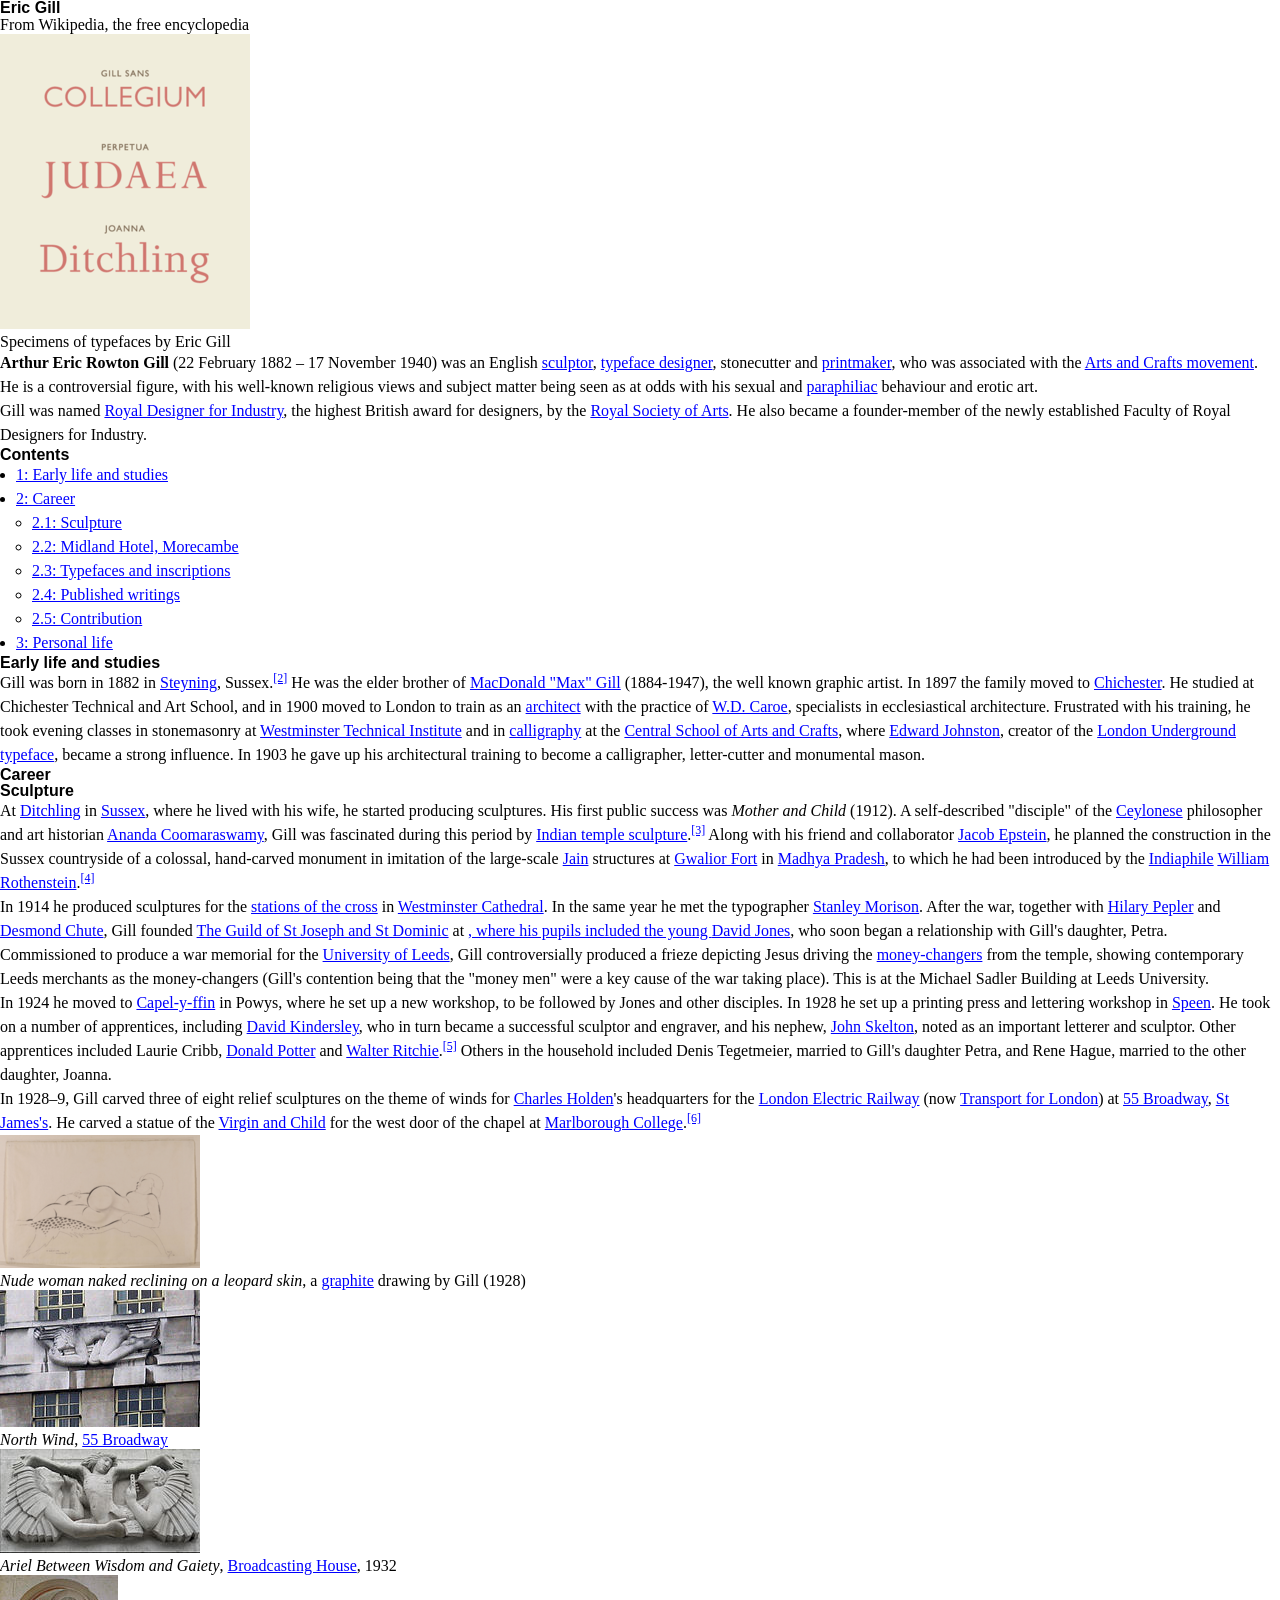
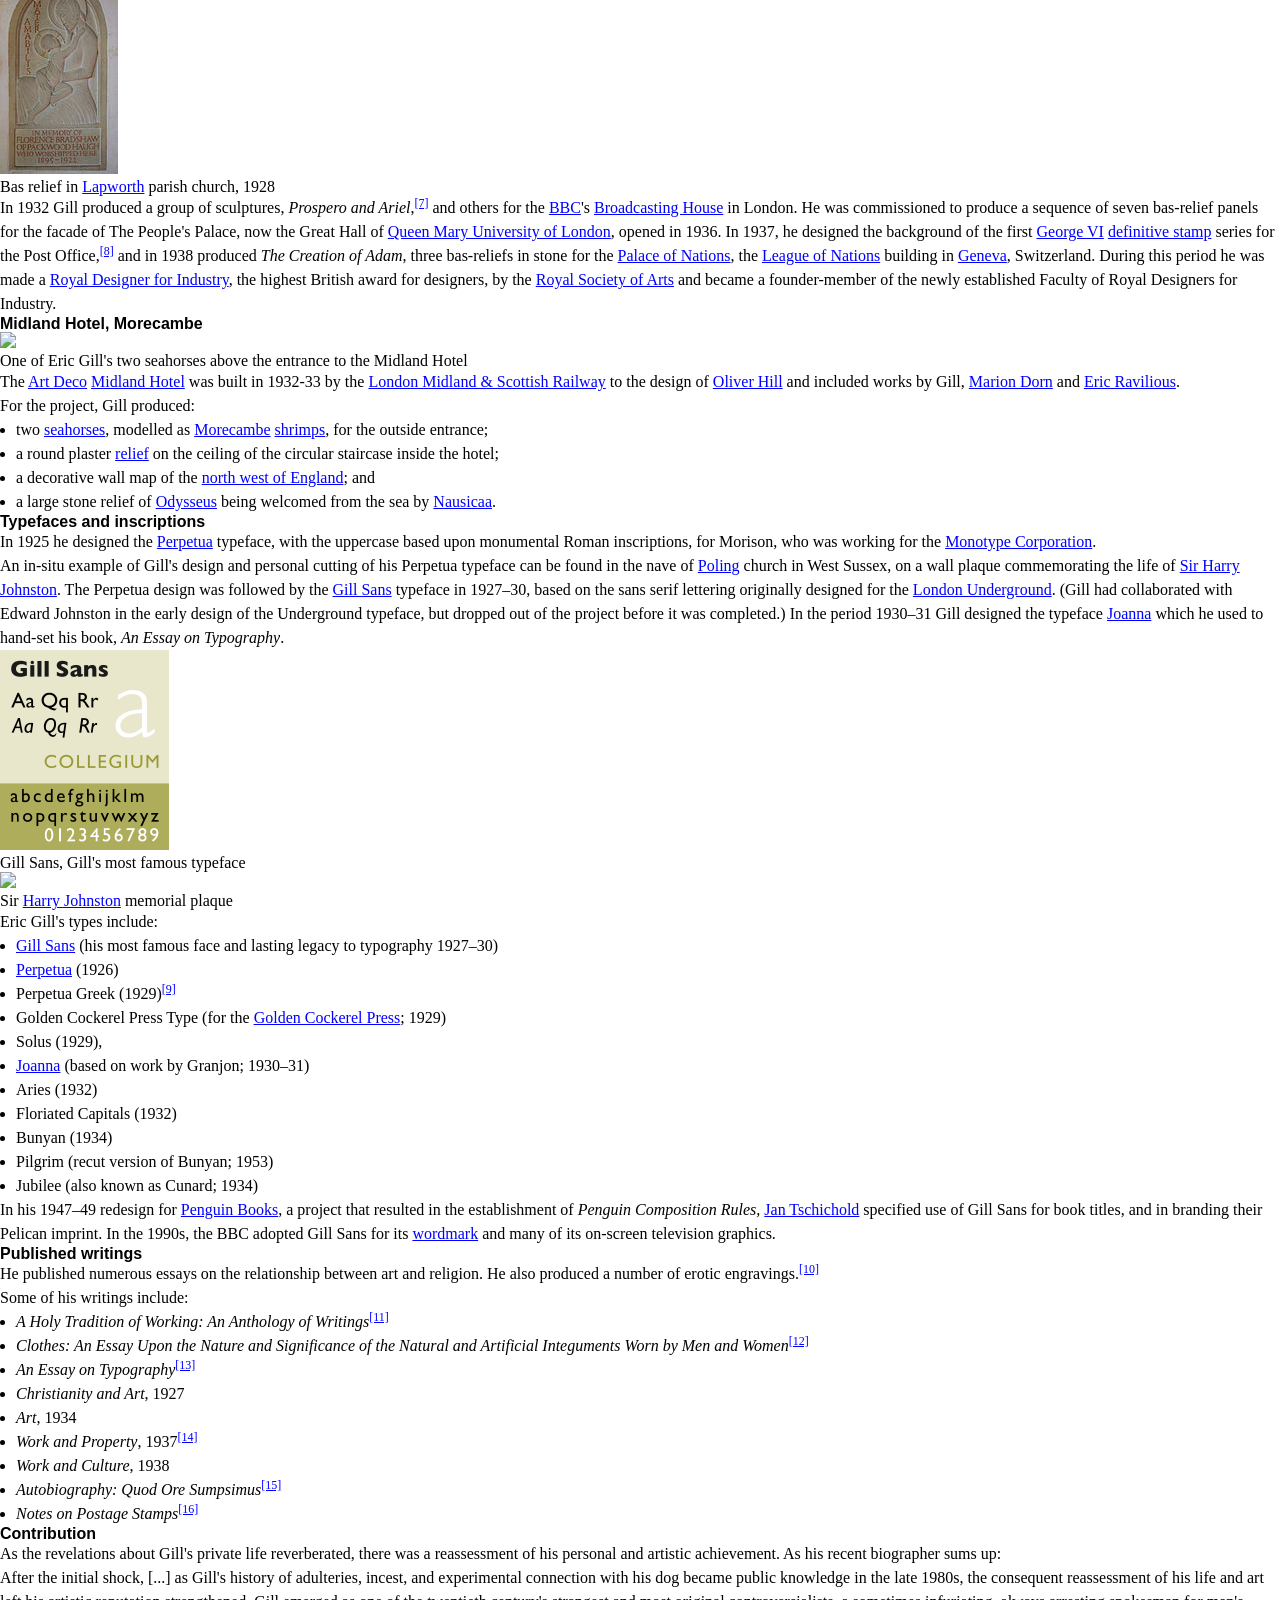
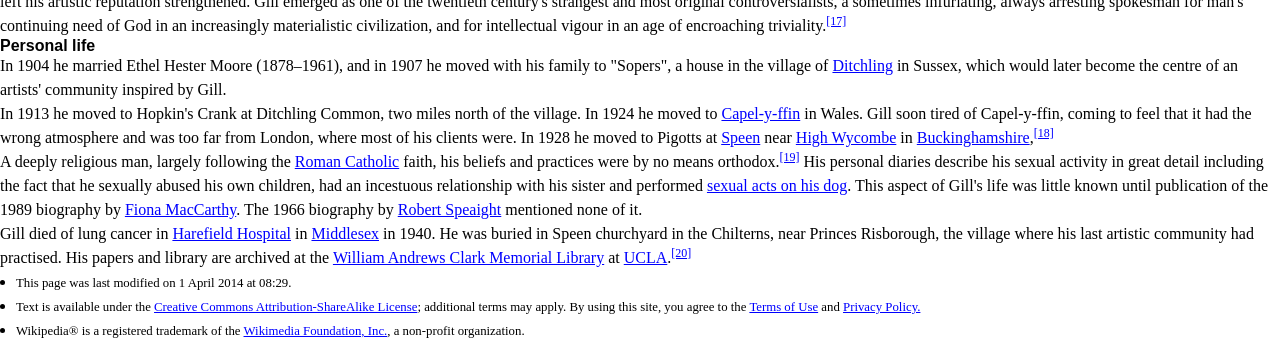
==== commit 14b63898: "Update to use wikipedia article on Eric Gill" ====
--- a/index.html
+++ b/index.html
@@ -1,85 +1,160 @@
 <!DOCTYPE html>
 <html lang="en">
 <head>
-  <meta charset="utf-8">
-  <meta http-equiv="X-UA-Compatible" content="IE=edge,chrome=1">
-  <title>home</title>
-  <meta name="viewport" content="width=device-width">
-  <link rel="stylesheet" href="css/styles.css" />
-  <!--[if IE]><script src="http://html5shiv.googlecode.com/svn/trunk/html5.js"></script><![endif]-->
+    <meta charset="utf-8">
+    <meta http-equiv="X-UA-Compatible" content="IE=edge,chrome=1">
+    <title>Eric Gill - Wikipedia, the free encyclopedia</title>
+    <meta name="viewport" content="width=device-width, initial-scale=1.0">
+    <link rel="stylesheet" href="css/styles.css" />
 </head>
 <body>
-<article>
+    <article>
 
-  <header>
-    <hgroup>
-      <h1>Inside the New York Times&rsquo; web redesign</h1>
-      <h2>A guided hands-on with the <abbr title="New York Times">NYT</abbr>&rsquo;s first design overhaul since 2006, set to go live this fall</h2>
-    </hgroup>
-    <span class="byline">By <address>Tim Carmody</address> on <time pubdate datetime="2013-03-13T04:28Z">March 13, 2013 at 4:28PM</time>.</span>
-  </header>
+        <header>
+            <h1>Eric Gill</h1>
+            <cite>From Wikipedia, the free encyclopedia</cite>
+        </header><!-- end of header -->
 
-  <figure>
-    <img src="img/image-01.png" />
-  </figure>
+        <section id="introduction">
+            <figure>
+                <img src="img/250px-GillFaces.png">
+                <figcaption>Specimens of typefaces by Eric Gill</figcaption>
+            </figure>
+            <p><strong>Arthur Eric Rowton Gill</strong> (22 February 1882 – 17 November 1940) was an English <a href="#">sculptor</a>, <a href="#">typeface designer</a>, stonecutter and <a href="#">printmaker</a>, who was associated with the <a href="#">Arts and Crafts movement</a>. He is a controversial figure, with his well-known religious views and subject matter being seen as at odds with his sexual and <a href="#">paraphiliac</a> behaviour and erotic art.</p>
+            <p>Gill was named <a href="#">Royal Designer for Industry</a>, the highest British award for designers, by the <a href="#">Royal Society of Arts</a>. He also became a founder-member of the newly established Faculty of Royal Designers for Industry.</p>
+            <nav class="table-of-contents">
+                <h2>Contents</h2>
+                <ul>
+                    <li class="toc-level-1"><a href="#early-life-and-studies">1: Early life and studies</a></li>
+                    <li class="toc-level-1">
+                        <a href="#Career">2: Career</a>
+                        <ul>
+                            <li class="toc-level-2"><a href="#sculpture">2.1: Sculpture</a></li>
+                            <li class="toc-level-2"><a href="#midland-hotel-morecambe">2.2: Midland Hotel, Morecambe</a></li>
+                            <li class="toc-level-2"><a href="#typefaces-and-inscriptions">2.3: Typefaces and inscriptions</a></li>
+                            <li class="toc-level-2"><a href="#published-writings">2.4: Published writings</a></li>
+                            <li class="toc-level-2"><a href="#contribution">2.5: Contribution</a></li>
+                        </ul>
+                    </li>
+                    <li class="toc-level-1"><a href="#personal-life">3: Personal life</a></li>
+                </ul>
+            </nav>
+        </section><!-- end of #introduction -->
 
-  <p>On Tuesday, The New York Times announced a <a href="http://www.nytimes.com/marketing/prototype/index.html">complete overhaul</a> of its web presence on all platforms, going live on desktops and tablets this fall. A glimpse of the pilot site is available in a <a href="http://www.nytimes.com/marketing/prototype/index.html">guided tour</a>, but is currently only deployed for employees inside the <abbr title="New York Times">NYT</abbr>&rsquo;s firewall. Invites will go out to a handful of randomly selected users in the next few weeks, but The Verge couldn&rsquo;t wait that long. So we went a couple of blocks down 40th Street from our New York offices to the <a href="http://newyorktimesbuilding.com/">New York Times Building</a> to check it out.</p>
+        <section id="early-life-and-studies">
+            <h2>Early life and studies</h2>
+            <p>Gill was born in 1882 in <a href="#">Steyning</a>, Sussex.<sup><a href="#">[2]</a></sup> He was the elder brother of <a href="#">MacDonald "Max" Gill</a> (1884-1947), the well known graphic artist. In 1897 the family moved to <a href="#">Chichester</a>. He studied at Chichester Technical and Art School, and in 1900 moved to London to train as an <a href="#">architect</a> with the practice of <a href="#">W.D. Caroe</a>, specialists in ecclesiastical architecture. Frustrated with his training, he took evening classes in stonemasonry at <a href="#">Westminster Technical Institute</a> and in <a href="#">calligraphy</a> at the <a href="#">Central School of Arts and Crafts</a>, where <a href="#">Edward Johnston</a>, creator of the <a href="#">London Underground</a> <a href="#">typeface</a>, became a strong influence. In 1903 he gave up his architectural training to become a calligrapher, letter-cutter and monumental mason.</p>
+        </section><!-- end of #early-life-and-studies -->
 
-  <p>&ldquo;The last major redesign was in 2006,&rdquo; says Ian Adelman, director of digital design. Adelman joined the <abbr title="New York Times">NYT</abbr> in 2011 after a long stretch at New York magazine; he&rsquo;s been working on this prototype with a small team of designers for about a year. &ldquo;But back then we only had to design for about five different templates,&rdquo; says <abbr title="Vice President">VP</abbr> of Search Products Rob Larson. Larson&rsquo;s been working on online products for the <abbr title="New York Times">NYT</abbr> since 1996. &ldquo;With this, [the equivalent of] templates [would] number in the hundreds,&rdquo; he says, for different article types, screen sizes, custom layouts, and mix of advertising types.</p>
+        <section id="career">
+            <h2>Career</h2>
+            <div class="subsection" id="sculpture">
+                <h3>Sculpture</h3>
+                <p>At <a href="#">Ditchling</a> in <a href="#">Sussex</a>, where he lived with his wife, he started producing sculptures. His first public success was <em>Mother and Child</em> (1912). A self-described "disciple" of the <a href="#">Ceylonese</a> philosopher and art historian <a href="#">Ananda Coomaraswamy</a>, Gill was fascinated during this period by <a href="#">Indian temple sculpture</a>.<sup><a href="#">[3]</a></sup> Along with his friend and collaborator <a href="#">Jacob Epstein</a>, he planned the construction in the Sussex countryside of a colossal, hand-carved monument in imitation of the large-scale <a href="#">Jain</a> structures at <a href="#">Gwalior Fort</a> in <a href="#">Madhya Pradesh</a>, to which he had been introduced by the <a href="#">Indiaphile</a> <a href="#">William Rothenstein</a>.<sup><a href="#">[4]</a></sup></p>
+                <p>In 1914 he produced sculptures for the <a href="#">stations of the cross</a> in <a href="#">Westminster Cathedral</a>. In the same year he met the typographer <a href="#">Stanley Morison</a>. After the war, together with <a href="#">Hilary Pepler</a> and <a href="#">Desmond Chute</a>, Gill founded <a href="#">The Guild of St Joseph and St Dominic</a> at <a href="#">, where his pupils included the young <a href="#">David Jones</a>, who soon began a relationship with Gill's daughter, Petra.</p>
+                <p>Commissioned to produce a war memorial for the <a href="#">University of Leeds</a>, Gill controversially produced a frieze depicting Jesus driving the <a href="#">money-changers</a> from the temple, showing contemporary Leeds merchants as the money-changers (Gill's contention being that the "money men" were a key cause of the war taking place). This is at the Michael Sadler Building at Leeds University.</p>
+                <p>In 1924 he moved to <a href="#">Capel-y-ffin</a> in Powys, where he set up a new workshop, to be followed by Jones and other disciples. In 1928 he set up a printing press and lettering workshop in <a href="#">Speen</a>. He took on a number of apprentices, including <a href="#">David Kindersley</a>, who in turn became a successful sculptor and engraver, and his nephew, <a href="#">John Skelton</a>, noted as an important letterer and sculptor. Other apprentices included Laurie Cribb, <a href="#">Donald Potter</a> and <a href="#">Walter Ritchie</a>.<sup><a href="#">[5]</a></sup> Others in the household included Denis Tegetmeier, married to Gill's daughter Petra, and Rene Hague, married to the other daughter, Joanna.</p>
+                <p>In 1928–9, Gill carved three of eight relief sculptures on the theme of winds for <a href="#">Charles Holden</a>'s headquarters for the <a href="#">London Electric Railway</a> (now <a href="#">Transport for London</a>) at <a href="#">55 Broadway</a>, <a href="#">St James's</a>. He carved a statue of the <a href="#">Virgin and Child</a> for the west door of the chapel at <a href="#">Marlborough College</a>.<sup><a href="#">[6]</a></sup></p>
+                <figure>
+                    <img src="img/200px-Eric-Gill---Nude-woman-reclining-on-a-leopard-skin-(1928).png">
+                    <figcaption><em>Nude woman naked reclining on a leopard skin</em>, a <a href="#">graphite</a> drawing by Gill (1928)</figcaption>
+                </figure>
+                <figure>
+                    <img src="img/200px-55Broadway_EricGill_NorthWind.jpg">
+                    <figcaption><em>North Wind</em>, <a href="#">55 Broadway</a></figcaption>
+                </figure>
+                <figure>
+                    <img src="img/Ariel_between_Wisdom_and_Gaiety.jpg">
+                    <figcaption><em>Ariel Between Wisdom and Gaiety</em>, <a href="#">Broadcasting House</a>, 1932</figcaption>
+                </figure>
+                <figure>
+                    <img src="img/118px-Lapworth_Eric_Gill_bas_relief.jpg">
+                    <figcaption>Bas relief in <a href="#">Lapworth</a> parish church, 1928</figcaption>
+                </figure>
+                <p>In 1932 Gill produced a group of sculptures, <em>Prospero and Ariel</em>,<sup><a href="#">[7]</a></sup> and others for the <a href="#">BBC</a>'s <a href="#">Broadcasting House</a> in London. He was commissioned to produce a sequence of seven bas-relief panels for the facade of The People's Palace, now the Great Hall of <a href="#">Queen Mary University of London</a>, opened in 1936. In 1937, he designed the background of the first <a href="#">George VI</a> <a href="#">definitive stamp</a> series for the Post Office,<sup><a href="#">[8]</a></sup> and in 1938 produced <em>The Creation of Adam</em>, three bas-reliefs in stone for the <a href="#">Palace of Nations</a>, the <a href="#">League of Nations</a> building in <a href="#">Geneva</a>, Switzerland. During this period he was made a <a href="#">Royal Designer for Industry</a>, the highest British award for designers, by the <a href="#">Royal Society of Arts</a> and became a founder-member of the newly established Faculty of Royal Designers for Industry.</p>
+            </div>
+            <div class="subsection" id="midland-hotel-morecambe">
+                <h3>Midland Hotel, Morecambe</h3>
+                <figure>
+                    <img src="img/170px-Eric_Gill_seahorse-Midland_Hotel_Morecombe.jpg">
+                    <figcaption>One of Eric Gill's two seahorses above the entrance to the Midland Hotel</figcaption>
+                </figure>
+                <p>The <a href="#">Art Deco</a> <a href="#">Midland Hotel</a> was built in 1932-33 by the <a href="#">London Midland &amp; Scottish Railway</a> to the design of <a href="#">Oliver Hill</a> and included works by Gill, <a href="#">Marion Dorn</a> and <a href="#">Eric Ravilious</a>.</p>
+                <p>For the project, Gill produced:</p>
+                <ul>
+                    <li>two <a href="#">seahorses</a>, modelled as <a href="#">Morecambe</a> <a href="#">shrimps</a>, for the outside entrance;</li>
+                    <li>a round plaster <a href="#">relief</a> on the ceiling of the circular staircase inside the hotel;</li>
+                    <li>a decorative wall map of the <a href="#">north west of England</a>; and</li>
+                    <li>a large stone relief of <a href="#">Odysseus</a> being welcomed from the sea by <a href="#">Nausicaa</a>.</li>
+                </ul>
+            </div>
+            <div class="subsection" id="typefaces-and-inscriptions">
+                <h3>Typefaces and inscriptions</h3>
+                <p>In 1925 he designed the <a href="#">Perpetua</a> typeface, with the uppercase based upon monumental Roman inscriptions, for Morison, who was working for the <a href="#">Monotype Corporation</a>.</p>
+                <p>An in-situ example of Gill's design and personal cutting of his Perpetua typeface can be found in the nave of <a href="#">Poling</a> church in West Sussex, on a wall plaque commemorating the life of <a href="#">Sir Harry Johnston</a>. The Perpetua design was followed by the <a href="#">Gill Sans</a> typeface in 1927–30, based on the sans serif lettering originally designed for the <a href="#">London Underground</a>. (Gill had collaborated with Edward Johnston in the early design of the Underground typeface, but dropped out of the project before it was completed.) In the period 1930–31 Gill designed the typeface <a href="#">Joanna</a> which he used to hand-set his book, <em>An Essay on Typography</em>.</p>
+                <figure>
+                    <img src="img/GillSansEG.png">
+                    <figcaption>Gill Sans, Gill's most famous typeface</figcaption>
+                </figure>
+                <figure>
+                    <img src="img/200px-Sir_Harry_Johnston_memorial_plaque.jpg">
+                    <figcaption>Sir <a href="#">Harry Johnston</a> memorial plaque</figcaption>
+                </figure>
+                <p>Eric Gill's types include:</p>
+                <ul>
+                    <li><a href="#">Gill Sans</a> (his most famous face and lasting legacy to typography 1927–30)</li>
+                    <li><a href="#">Perpetua</a> (1926)</li>
+                    <li>Perpetua Greek (1929)<sup><a href="#">[9]</a></sup></li>
+                    <li>Golden Cockerel Press Type (for the <a href="#">Golden Cockerel Press</a>; 1929)</li>
+                    <li>Solus (1929),</li>
+                    <li><a href="#">Joanna</a> (based on work by Granjon; 1930–31)</li>
+                    <li>Aries (1932)</li>
+                    <li>Floriated Capitals (1932)</li>
+                    <li>Bunyan (1934)</li>
+                    <li>Pilgrim (recut version of Bunyan; 1953)</li>
+                    <li>Jubilee (also known as Cunard; 1934)</li>
+                </ul>
+                <p>In his 1947–49 redesign for <a href="#">Penguin Books</a>, a project that resulted in the establishment of <em>Penguin Composition Rules,</em> <a href="#">Jan Tschichold</a> specified use of Gill Sans for book titles, and in branding their Pelican imprint. In the 1990s, the BBC adopted Gill Sans for its <a href="#">wordmark</a> and many of its on-screen television graphics.</p>
+            <div class="subsection" id="published-writings">
+                <h3>Published writings</h3>
+                <p>He published numerous essays on the relationship between art and religion. He also produced a number of erotic engravings.<sup><a href="#">[10]</a></sup></p>
+                <p>Some of his writings include:</p>
+                <ul>
+                    <li><em>A Holy Tradition of Working: An Anthology of Writings</em><sup><a href="#">[11]</a></sup></li>
+                    <li><em>Clothes: An Essay Upon the Nature and Significance of the Natural and Artificial Integuments Worn by Men and Women</em><sup><a href="#">[12]</a></sup></li>
+                    <li><em>An Essay on Typography</em><sup><a href="#">[13]</a></sup></li>
+                    <li><em>Christianity and Art</em>, 1927</li>
+                    <li><em>Art</em>, 1934</li>
+                    <li><em>Work and Property</em>, 1937<sup><a href="#">[14]</a></sup></li>
+                    <li><em>Work and Culture</em>, 1938</li>
+                    <li><em>Autobiography: Quod Ore Sumpsimus</em><sup><a href="#">[15]</a></sup></li>
+                    <li><em>Notes on Postage Stamps</em><sup><a href="#">[16]</a></sup></li>
+                </ul>
+            </div>
+            <div class="subsection" id="contribution">
+                <h3>Contribution</h3>
+                <p>As the revelations about Gill's private life reverberated, there was a reassessment of his personal and artistic achievement. As his recent biographer sums up:</p>
+                <blockquote>
+                    <p>After the initial shock, [...] as Gill's history of adulteries, incest, and experimental connection with his dog became public knowledge in the late 1980s, the consequent reassessment of his life and art left his artistic reputation strengthened. Gill emerged as one of the twentieth century's strangest and most original controversialists, a sometimes infuriating, always arresting spokesman for man's continuing need of God in an increasingly materialistic civilization, and for intellectual vigour in an age of encroaching triviality.<sup><a href="#">[17]</a></sup></p>
+                </blockquote>
+            </div>
+        </section><!-- end of #career -->
 
-  <p>In short, the paper of record is bringing its site design into the post-<abbr title="Personal Computer">PC</abbr> era &mdash; where any kind of media can be streamed to screens of any size, traffic can come from and lead to anywhere, readers expect both an immersive, dedicated experience and total cross-platform customization, and updates come fast and furious, not once or twice in a decade.</p>
+        <section id="personal-life">
+            <h2>Personal life</h2>
+            <p>In 1904 he married Ethel Hester Moore (1878–1961), and in 1907 he moved with his family to "Sopers", a house in the village of <a href="#">Ditchling</a> in Sussex, which would later become the centre of an artists' community inspired by Gill.</p>
+            <p>In 1913 he moved to Hopkin's Crank at Ditchling Common, two miles north of the village. In 1924 he moved to <a href="#">Capel-y-ffin</a> in Wales. Gill soon tired of Capel-y-ffin, coming to feel that it had the wrong atmosphere and was too far from London, where most of his clients were. In 1928 he moved to Pigotts at <a href="#">Speen</a> near <a href="#">High Wycombe</a> in <a href="#">Buckinghamshire</a>,<sup><a href="#">[18]</a></sup></p>
+            <p>A deeply religious man, largely following the <a href="#">Roman Catholic</a> faith, his beliefs and practices were by no means orthodox.<sup><a href="#">[19]</a></sup> His personal diaries describe his sexual activity in great detail including the fact that he sexually abused his own children, had an incestuous relationship with his sister and performed <a href="#">sexual acts on his dog</a>. This aspect of Gill's life was little known until publication of the 1989 biography by <a href="#">Fiona MacCarthy</a>. The 1966 biography by <a href="#">Robert Speaight</a> mentioned none of it.</p>
+            <p>Gill died of lung cancer in <a href="#">Harefield Hospital</a> in <a href="#">Middlesex</a> in 1940. He was buried in Speen churchyard in the Chilterns, near Princes Risborough, the village where his last artistic community had practised. His papers and library are archived at the <a href="#">William Andrews Clark Memorial Library</a> at <a href="#">UCLA</a>.<sup><a href="#">[20]</a></sup></p>
+        </section><!-- end of #personal-life -->
 
-  <aside class="pull-quote">
-    No more pagination or clicking &ldquo;single-page view&rdquo;
-  </aside>
+        <footer>
+            <ul>
+            <li><small>This page was last modified on 1 April 2014 at 08:29.</small></li>
+            <li><small>Text is available under the <a href="#">Creative Commons Attribution-ShareAlike License</a>; additional terms may apply.  By using this site, you agree to the <a href="#">Terms of Use</a> and <a href="#">Privacy Policy.</a></small></li>
+            <li><small>Wikipedia® is a registered trademark of the <a href="#">Wikimedia Foundation, Inc.</a>, a non-profit organization.</small></li>
+        </footer><!-- end of footer -->
 
-  <p>The first thing you notice when you look at the new article layout is that everything is on one page. For news articles and magazine stories, the <abbr title="HyperText Markup Language 5">HTML5</abbr> redesign foregoes the familiar but much-lamented page breaks in favor of a continuous vertical scroll. &ldquo;We&rsquo;ve found that the levels of engagement in terms of time spent and depth of reading increase when it&rsquo;s on a single page,&rdquo; says Larson. Readers perversely nostalgic for a page turn will find comfort in how the headline and article fonts newspaper and magazine stories now exactly match their print counterparts.</p>
-
-  <p>At the top of each article page is a full-width, horizontally scrolling navigation menu that the <abbr title="New York Times">NYT</abbr>&rsquo;s design team internally calls &ldquo;the ribbon.&rdquo; The ribbon can present related stories within or across sections, or structured lists, like &ldquo;most e-mailed.&rdquo; It&rsquo;s rendered in <abbr title="Asynchronous JavaScript and XML">AJAX</abbr>, so you can click a story on the ribbon and only the story reloads; your place in the ribbon is preserved. Scroll down slowly and the ribbon vanishes; scroll quickly, whether up or down, and it reappears. Ads, related stories, and comments all move to the right-hand side. Instead of a long stream of comments, the bottom of each article has a structured navigation box suggesting more related stories or sections, tailored to each page; Adelman calls this the &ldquo;what&rsquo;s more&rdquo; section.</p>
-
-  <aside class="pull-quote">
-    Active and passive personalization
-  </aside>
-
-  <p>&ldquo;We&rsquo;ve seen that readers navigating the site either want something very specific or have regular sections that they like to browse through,&rdquo; says Adelman. &ldquo;We&rsquo;ve tried to support both extremes.&rdquo; A navigation menu in the upper-left corner of each page, sporting the now-familiar three-line &ldquo;hamburger&rdquo; icon, gives access to every section and subsection of the paper. It drills down like the old Windows &ldquo;Start&rdquo; menu. If you&rsquo;re a registered user of the site, this menu can be customized by adding favorites and most-visited elements, either actively (starring your favorite sections) or passively, with the site monitoring a reader&rsquo;s habits over time. The <abbr title="New York Times">NYT</abbr>&rsquo;s apps already allow for this; now the web is caught up.</p>
-
-  <figure>
-    <img src="img/image-02.jpg" />
-  </figure>
-
-  <p>The ribbon, single-page layout, and other navigation elements are designed to &ldquo;minimize the friction of moving through the site,&rdquo; says Adelman. He outlines a few of the redesign&rsquo;s other goals: creating a more responsive design for different monitor and screen sizes; optimizing navigation for touch; reducing the amount of visual competition on each web page; creating more resonance between the web and print editions; and allowing for new ad configurations. They all work together: stripping the site down to its most basic elements allows for both ads and text (or images, or video, both of which are given more prominent treatment) to garner more attention. Adelman and Larson explain that they&rsquo;re experimenting with new ad units besides the familiar banner and box displays, but aren&rsquo;t ready to reveal those publicly yet.</p>
-
-  <aside class="pull-quote">
-    &ldquo;We have great native apps… they aren&rsquo;t going anywhere.&rdquo;
-  </aside>
-
-  <p>A multiplatform, responsive redesign for the web, especially with a new focus on ads, often signals that a media company is pulling back some of its energy from its native apps, but Adelman and Larson say that isn&rsquo;t the case here; it&rsquo;s more that the <abbr title="New York Times">NYT</abbr> is taking elements from its native apps and one-off, designed stories like the acclaimed &ldquo;<a href="http://www.nytimes.com/projects/2012/snow-fall/">Snow Fall</a>,&rdquo; and making them part of the everyday web platform. (Those bespoke experiments won&rsquo;t stop either.) &ldquo;We have great native apps with their own capabilities and audiences who appreciate them,&rdquo; says Adelman. &ldquo;They aren&rsquo;t going anywhere.&rdquo;</p>
-
-  <figure>
-    <img src="img/image-03.jpg" />
-  </figure>
-
-  <p>It&rsquo;s not an either-or. The <abbr title="New York Times">NYT</abbr> is taking a similar approach to responsive design, which Adelman calls &ldquo;responsive in stages.&rdquo; &ldquo;We&rsquo;re not responsive purists,&rdquo; he explains. The prototype includes responsive elements to adjust for different screen or window sizes, but it&rsquo;s not a single code base for all form factors. The smartphone version of the prototype &mdash; still under wraps even within the <abbr title="New York Times">NYT</abbr>, and not scheduled to go public until sometime in 2014 &mdash; will run on its code and be optimized for speed.</p>
-
-  <aside class="pull-quote">
-    &ldquo;Continuity is more important than consistency.&rdquo;
-  </aside>
-
-  <p>In fact, Adelman and Larson say they&rsquo;re working harder on making readers&rsquo; experience between app and web platforms more continuous, experimenting with cloud-based features like shared preferences between web and apps, or syncing progress in a story, Kindle-style, so users can stop reading in one platform and pick up where they left off in another. &ldquo;Continuity is more important than consistency,&rdquo; Adelman says.</p>
-
-  <aside class="pull-quote">
-    &ldquo;We&rsquo;re going to be immediately working on the next version.&rdquo;
-  </aside>
-
-  <p>Both Adelman and Larson stress that this is just one iteration. Many more design elements will be added or changed, both before and after the new site design is made fully public. Like any other software beta, the prototype simply finally needed to be tested by users. When asked which features of the new design are set and which are variable, Adelman said that there wasn&rsquo;t any such distinction.</p>
-
-  <p>&ldquo;We want to lay the foundations so that we&rsquo;re no longer going to have to wait five or six years&rdquo; for a site redesign, says Larson. &ldquo;After we launch this later this year, we&rsquo;re going to be immediately working on the next version, and the next version after that. This is what people already expect from mobile apps, and we want to treat the web site the same way.&rdquo;</p>
-
-  <footer>
-    <p><small>Creative Commons Attribution-ShareAlike License</small></p>
-    <p><small><a href="http://www.theverge.com/2013/3/13/4094824/inside-the-new-york-times-web-redesign">Original article</a> published by The Verge.</small></p>
-  </footer>
-
-</article>
+  </article>
 </body>
 </html>
--- a/css/styles.css
+++ b/css/styles.css
@@ -1,38 +1,12 @@
 /* ============================================================================================== */
 /* Reset Styles                                                                                   */
 /* ============================================================================================== */
-
 * {
+  margin: 0;
+  padding: 0;
   -webkit-box-sizing: border-box;
      -moz-box-sizing: border-box;
           box-sizing: border-box;
-}
-
-html {
-  -webkit-text-size-adjust: 100%;
-      -ms-text-size-adjust: 100%;
-}
-
-html, body {
-  margin: 0;
-  padding: 0;
-  width: 100%;
-}
-
-body {
-  font-size: 100%;
-}
-
-article, aside, details, figcaption, figure, footer, header, hgroup, main, nav, section, summary {
-  display: block;
-}
-
-img {
-  border: 0;
-}
-
-figure {
-  margin: 0;
 }
 
 /* ============================================================================================== */
@@ -40,12 +14,12 @@
 /* ============================================================================================== */
 
 body {
-  font-family: sans-serif;
+  font-family: serif;
+  font-size: 100%;
 }
 
 p {
   line-height: 1.5;
-  margin: 0 0 1.5em 0;
   -webkit-hyphens: auto;
      -moz-hyphens: auto;
       -ms-hyphens: auto;
@@ -72,27 +46,28 @@
   color: blue;
 }
 
-abbr {
-  font-size: 85%;
-}
-
-address {
-  display: inline;
-}
-
-h1, h2, h3, h4, h5, h6 {
-  margin: 0;
-  padding: 0;
+h1,
+h2,
+h3,
+h4,
+h5,
+h6 {
   font-family: sans-serif;
-  font-size: 100%;
   font-weight: bold;
+  font-size: 1em;
   line-height: 1;
   text-rendering: optimizelegibility;
 }
 
-ul, ol {
+ul,
+ol {
   padding: 0;
-  margin: 0 0 1.5em 1em;
+  margin: 0 0 0 1em;
+}
+
+ul ul,
+ol ul {
+  margin-bottom: 0;
 }
 
 li {
@@ -116,51 +91,14 @@
 }
 
 /* ============================================================================================== */
-/* Demo Styles - Do most, if not all, of your work here.                                          */
+/* Demo Styles - Do most of your work here.                                                       */
 /* ============================================================================================== */
 
-article header {
-  margin-bottom: 1.5em;
-}
 
-figure {
-  margin-bottom: 1.5em;
-}
 
-aside {
-  margin-bottom: 1.5em;
-}
 
-figure img {
-  max-width: 100%;
-}
 
-article footer p {
-  margin-bottom: 0.5em;
-}
-
-/* Helper Classes =============================================================================== */
-
+/* Clearfix class =============================================================================== */
 .clearfix { *zoom: 1; }
 .clearfix:before, .clearfix:after { content: " "; display: table; }
-.clearfix:after { clear: both; }
-
-.hide {
-  display: none !important;
-  visibility: hidden; }
-
-.show {
-  display: block !important; }
-
-.visually-hide {
-  border: 0;
-  clip: rect(0 0 0 0);
-  height: 1px;
-  margin: -1px;
-  overflow: hidden;
-  padding: 0;
-  position: absolute;
-  width: 1px; }
-
-.invisible {
-  visibility: hidden; }
+.clearfix:after { clear: both; }
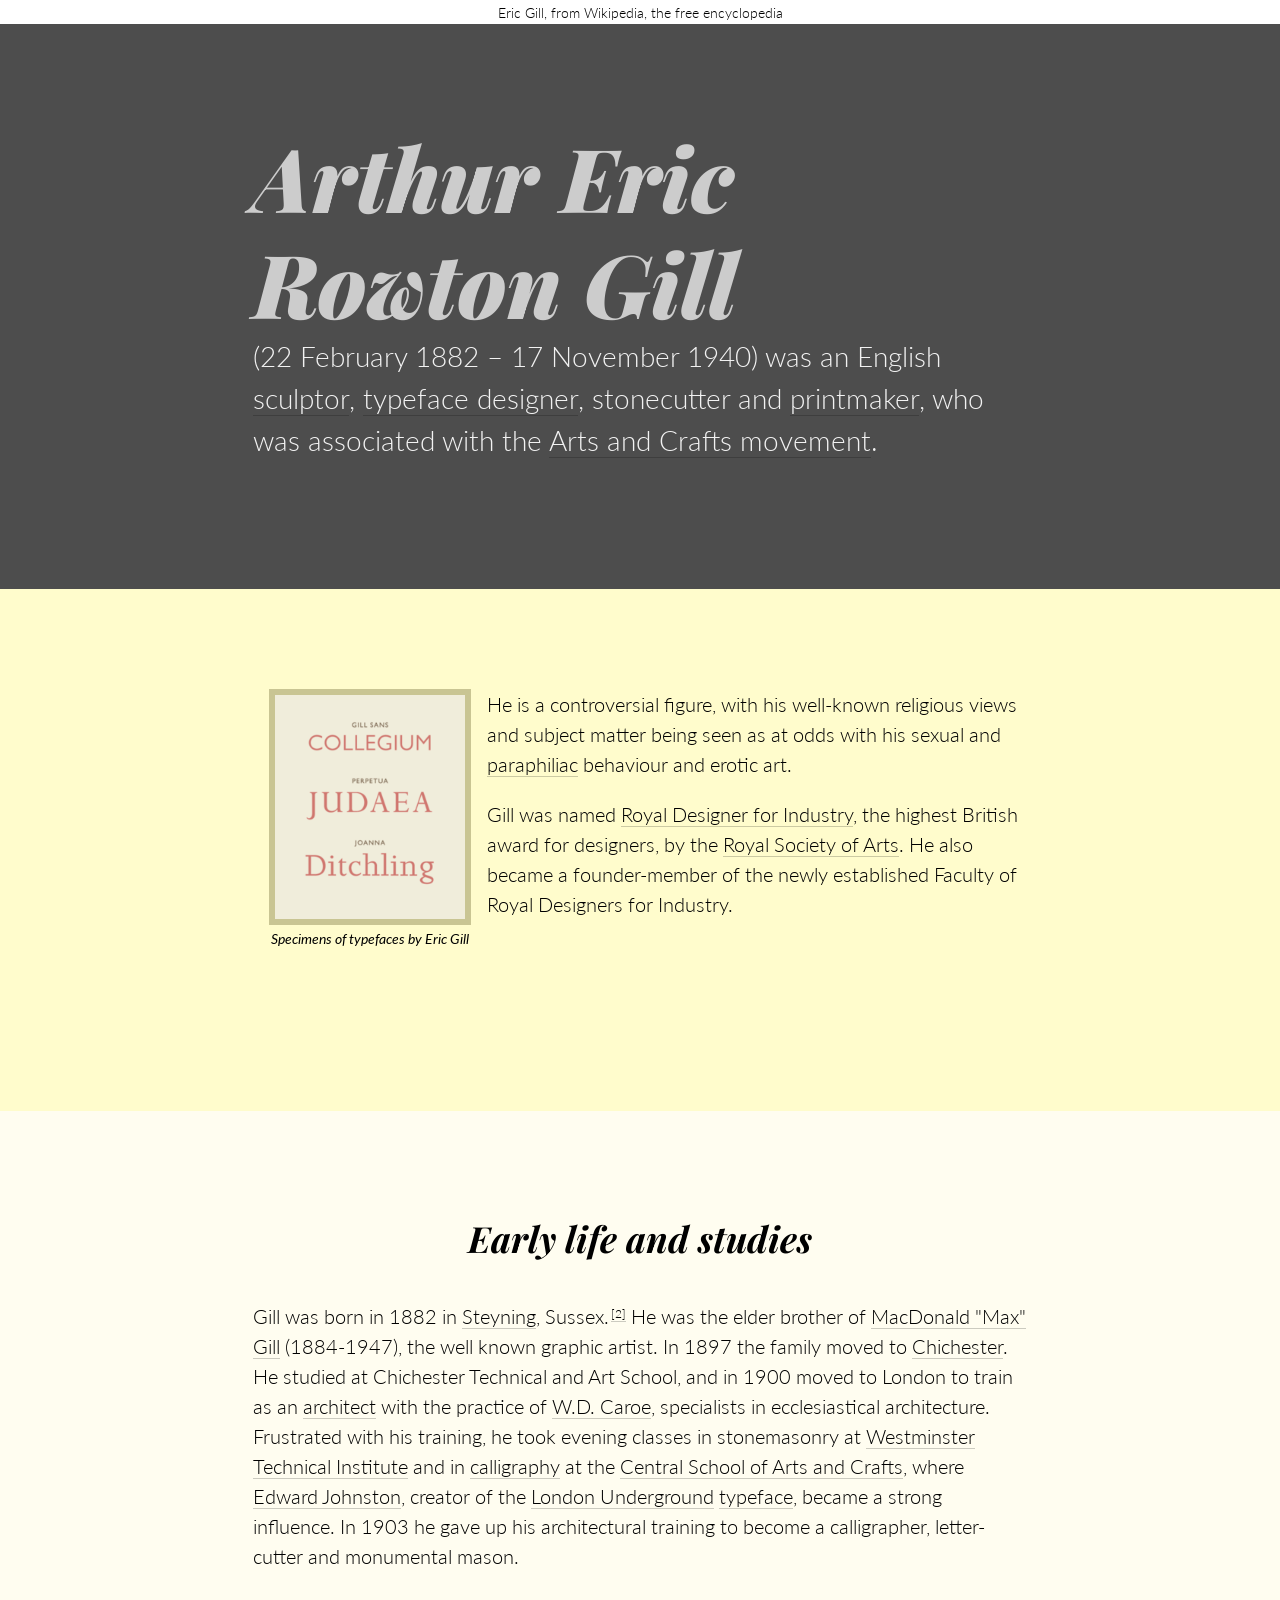
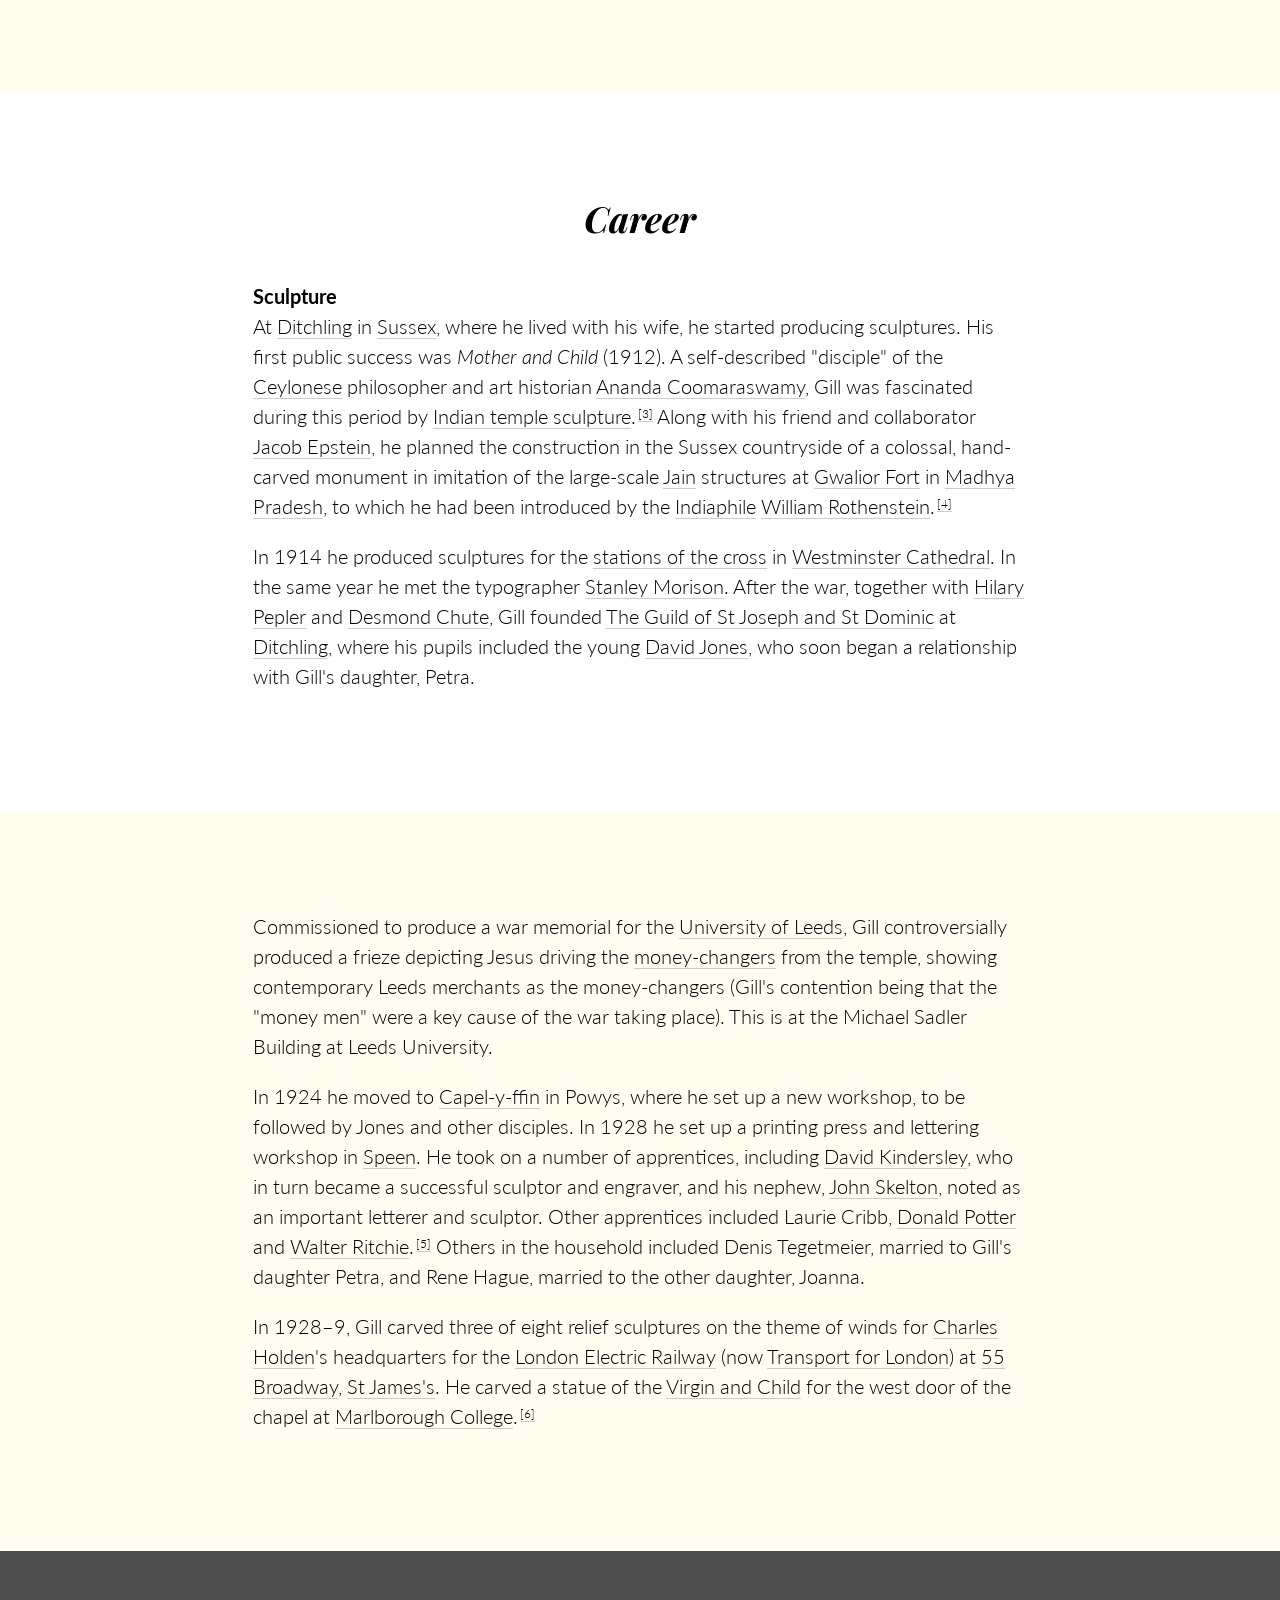
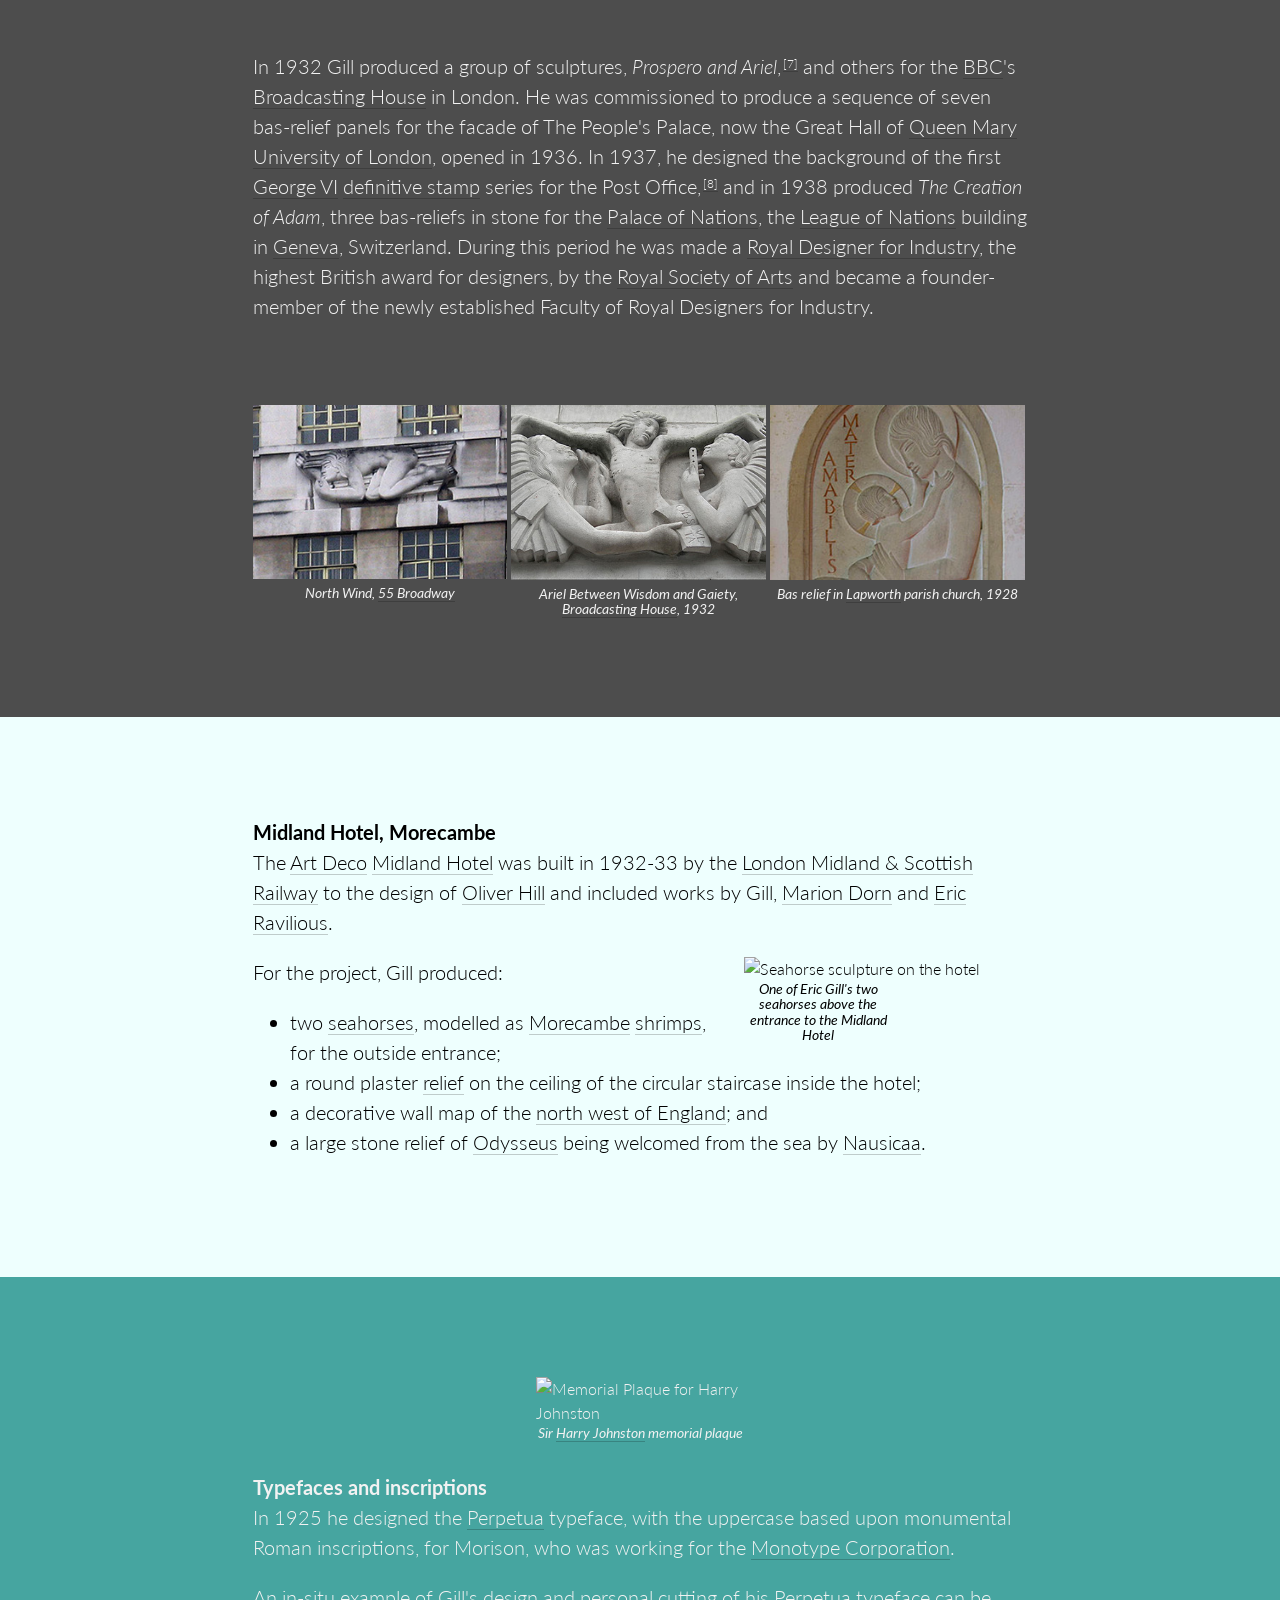
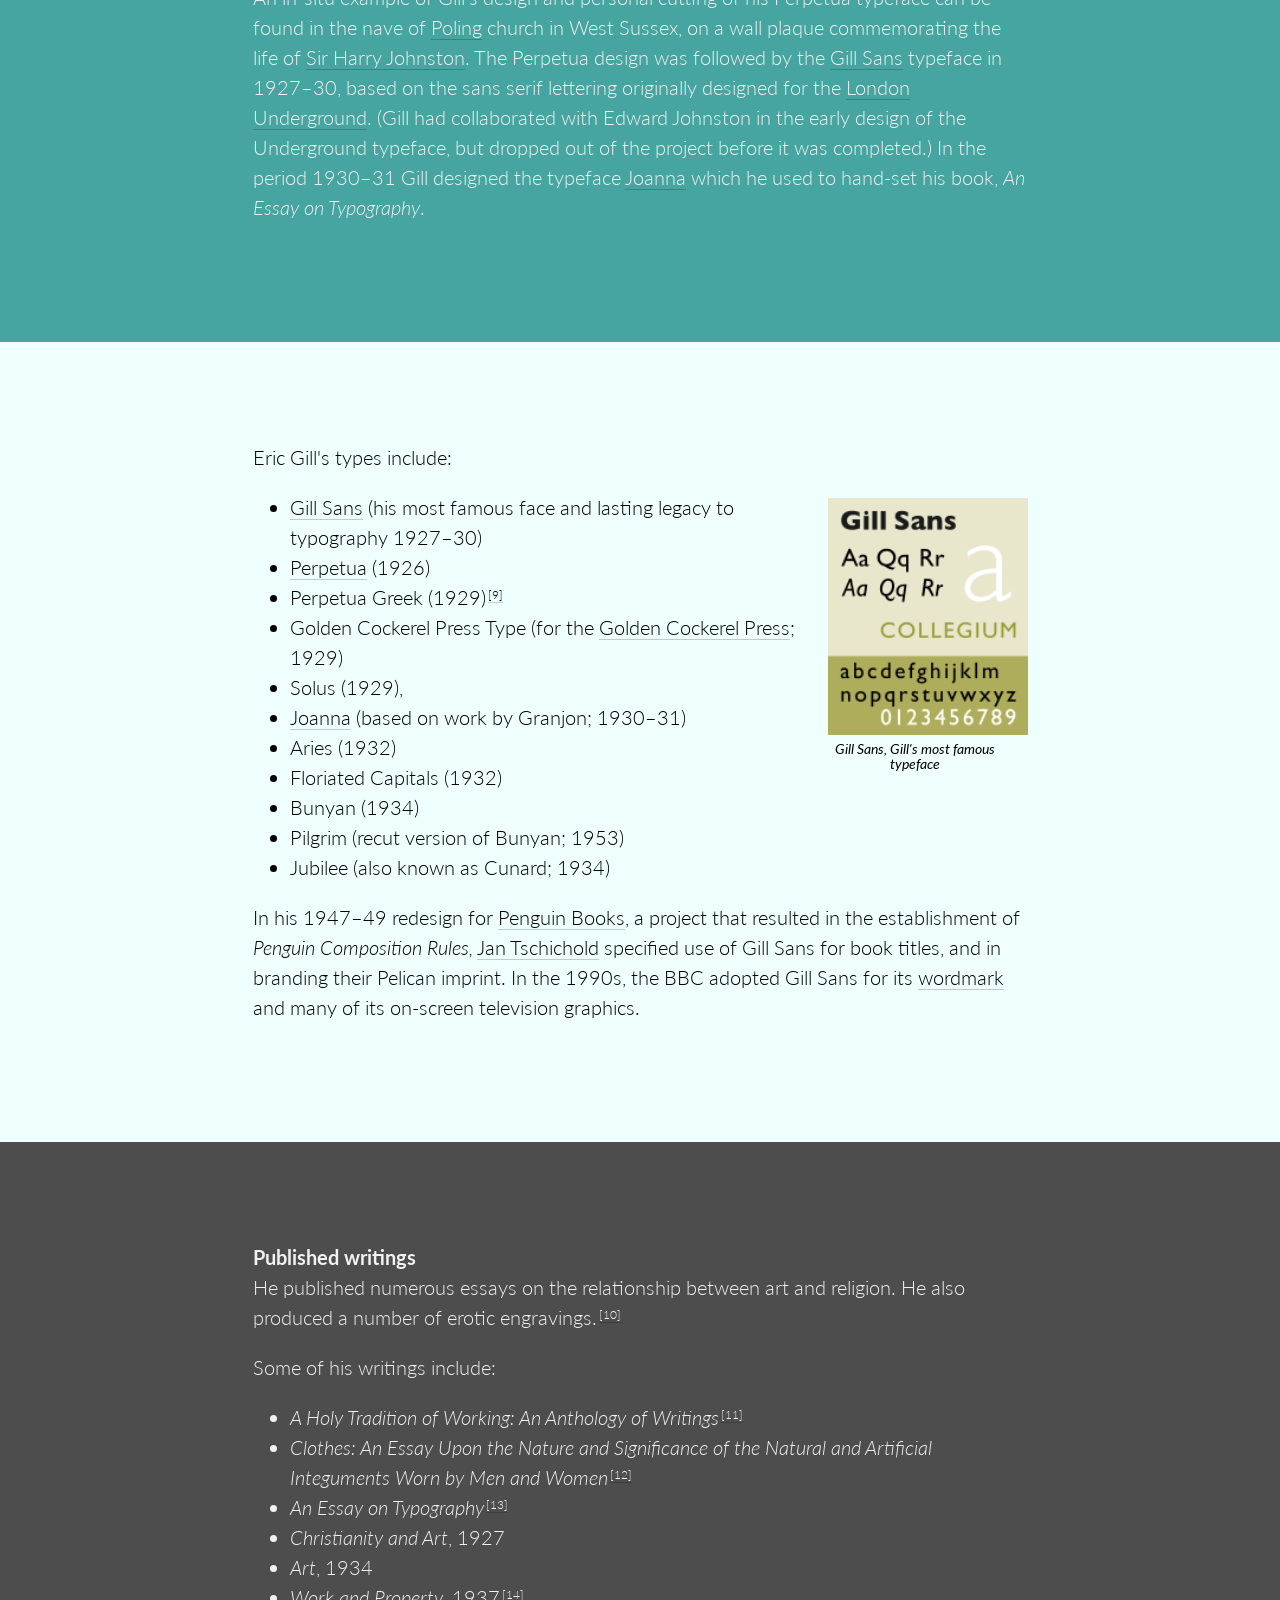
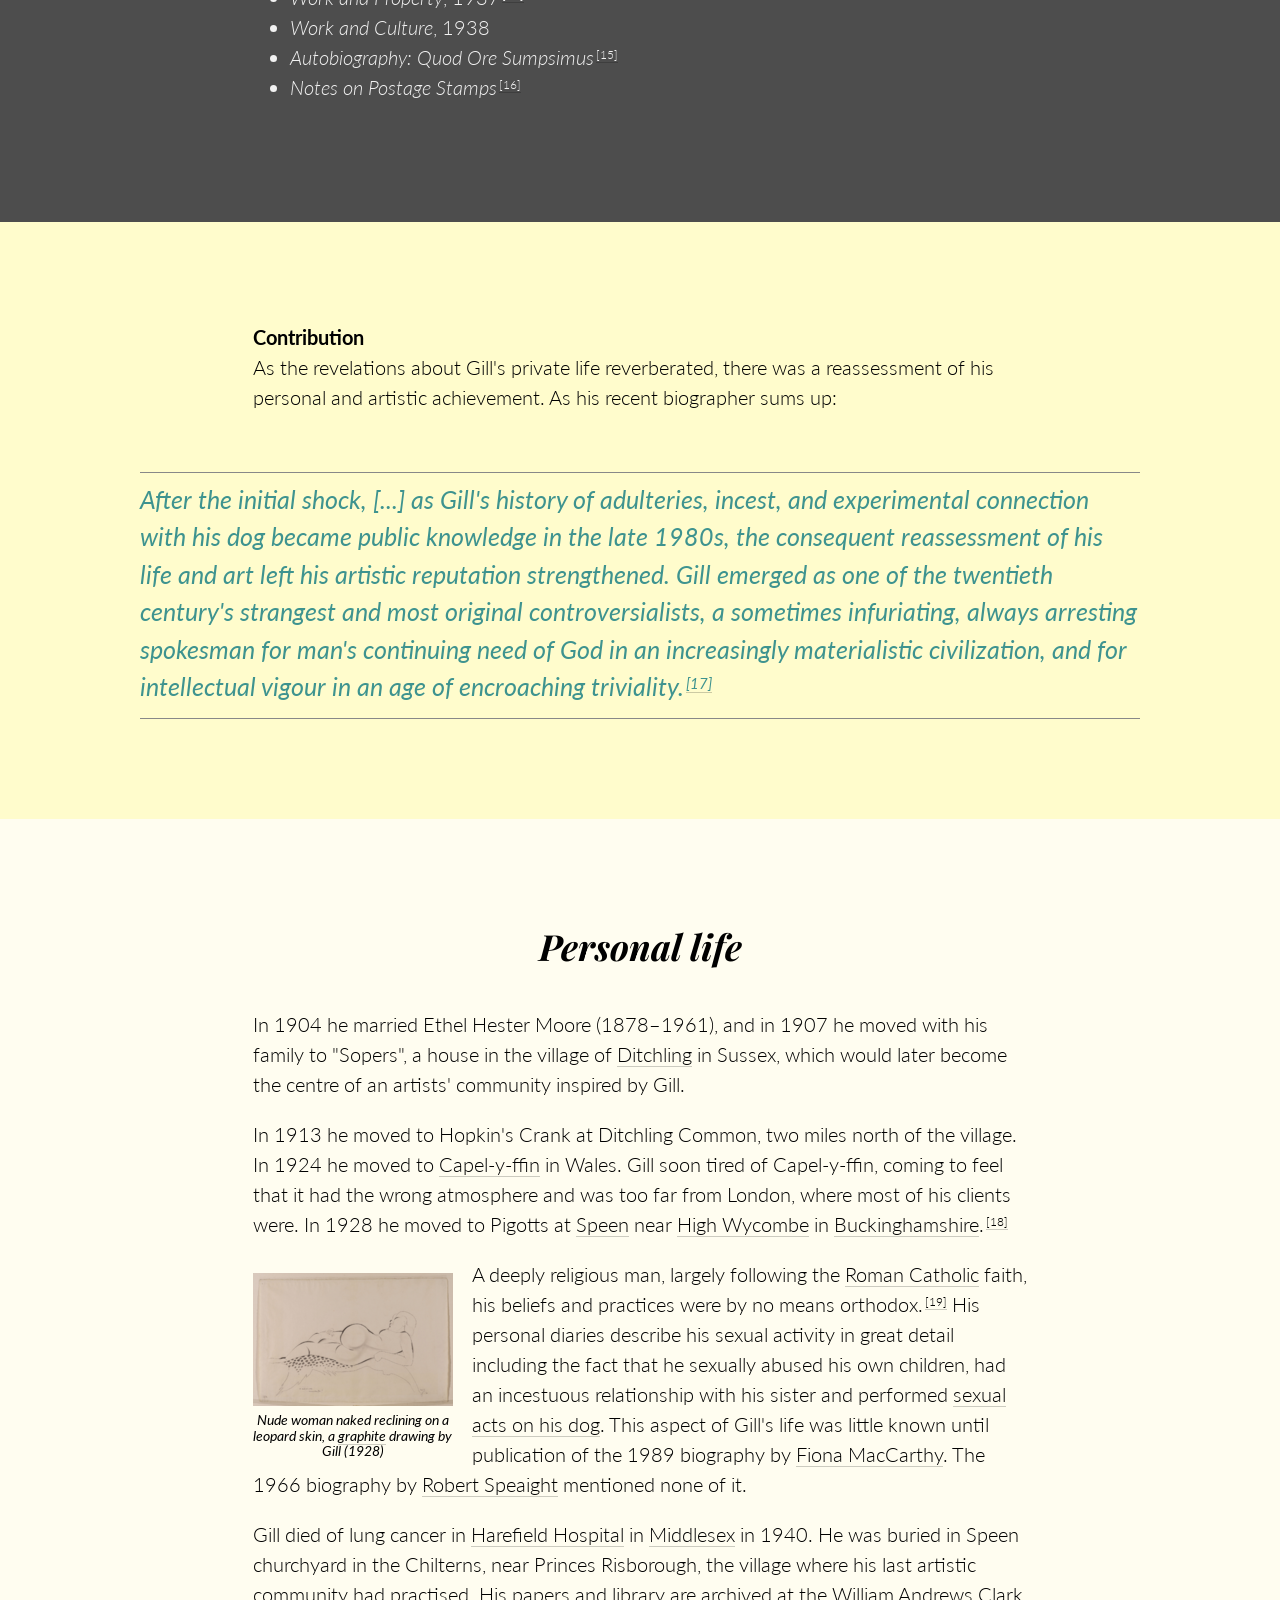
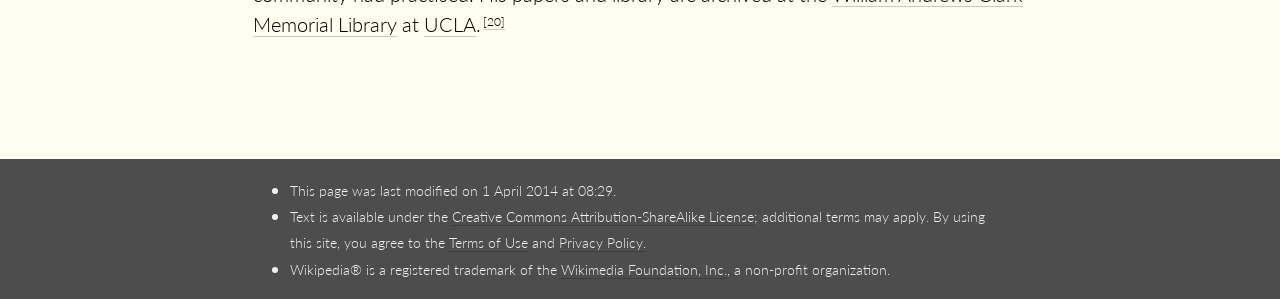
==== commit 5f8368d7: "update" ====
--- a/index.html
+++ b/index.html
@@ -5,156 +5,199 @@
     <meta http-equiv="X-UA-Compatible" content="IE=edge,chrome=1">
     <title>Eric Gill - Wikipedia, the free encyclopedia</title>
     <meta name="viewport" content="width=device-width, initial-scale=1.0">
-    <link rel="stylesheet" href="css/styles.css" />
+    <link href='http://fonts.googleapis.com/css?family=Lato:100,300,700,300italic,400italic' rel='stylesheet' type='text/css'>
+    <link href='http://fonts.googleapis.com/css?family=Playfair+Display:700italic,900italic' rel='stylesheet' type='text/css'>
+<!--[if IE]>
+<link href="http://fonts.googleapis.com/css?family=Playfair+Display:700italic" rel="stylesheet" type="text/css">
+<link href="http://fonts.googleapis.com/css?family=Playfair+Display:900italic" rel="stylesheet" type="text/css">
+
+<link href="http://fonts.googleapis.com/css?family=Lato:300" rel="stylesheet" type="text/css">
+<link href="http://fonts.googleapis.com/css?family=Lato:300italic" rel="stylesheet" type="text/css">
+<![endif]-->
+<link rel="stylesheet" href="css/styles.css" />
 </head>
 <body>
-    <article>
-
-        <header>
-            <h1>Eric Gill</h1>
-            <cite>From Wikipedia, the free encyclopedia</cite>
-        </header><!-- end of header -->
-
-        <section id="introduction">
-            <figure>
-                <img src="img/250px-GillFaces.png">
+
+    <header>
+        <p>Eric Gill,</p>
+        <cite>from Wikipedia, the free encyclopedia</cite>
+    </header>
+
+    <section class="intro">
+        <div class="wrapper">
+            <h1>Arthur Eric Rowton Gill</h1>
+            <p>(22 February 1882 – 17 November 1940) was an English <a href="#">sculptor</a>, <a href="#">typeface designer</a>, stonecutter and <a href="#">printmaker</a>, who was associated with the <a href="#">Arts and Crafts movement</a>.</p>
+        </div>
+    </section>
+
+    <section class="intro2">
+        <div class="wrapper clearfix">
+            <figure>
+                <img src="img/250px-GillFaces.png" alt="Gill's typefaces: Gill Sans, Perpetua, and Joanna">
                 <figcaption>Specimens of typefaces by Eric Gill</figcaption>
             </figure>
-            <p><strong>Arthur Eric Rowton Gill</strong> (22 February 1882 – 17 November 1940) was an English <a href="#">sculptor</a>, <a href="#">typeface designer</a>, stonecutter and <a href="#">printmaker</a>, who was associated with the <a href="#">Arts and Crafts movement</a>. He is a controversial figure, with his well-known religious views and subject matter being seen as at odds with his sexual and <a href="#">paraphiliac</a> behaviour and erotic art.</p>
+
+            <p>He is a controversial figure, with his well-known religious views and subject matter being seen as at odds with his sexual and <a href="#">paraphiliac</a> behaviour and erotic art.</p>
             <p>Gill was named <a href="#">Royal Designer for Industry</a>, the highest British award for designers, by the <a href="#">Royal Society of Arts</a>. He also became a founder-member of the newly established Faculty of Royal Designers for Industry.</p>
-            <nav class="table-of-contents">
-                <h2>Contents</h2>
-                <ul>
-                    <li class="toc-level-1"><a href="#early-life-and-studies">1: Early life and studies</a></li>
-                    <li class="toc-level-1">
-                        <a href="#Career">2: Career</a>
-                        <ul>
-                            <li class="toc-level-2"><a href="#sculpture">2.1: Sculpture</a></li>
-                            <li class="toc-level-2"><a href="#midland-hotel-morecambe">2.2: Midland Hotel, Morecambe</a></li>
-                            <li class="toc-level-2"><a href="#typefaces-and-inscriptions">2.3: Typefaces and inscriptions</a></li>
-                            <li class="toc-level-2"><a href="#published-writings">2.4: Published writings</a></li>
-                            <li class="toc-level-2"><a href="#contribution">2.5: Contribution</a></li>
-                        </ul>
-                    </li>
-                    <li class="toc-level-1"><a href="#personal-life">3: Personal life</a></li>
-                </ul>
-            </nav>
-        </section><!-- end of #introduction -->
-
-        <section id="early-life-and-studies">
+        </div>
+    </section>
+
+    <section class="life">
+        <div class="wrapper">
             <h2>Early life and studies</h2>
             <p>Gill was born in 1882 in <a href="#">Steyning</a>, Sussex.<sup><a href="#">[2]</a></sup> He was the elder brother of <a href="#">MacDonald "Max" Gill</a> (1884-1947), the well known graphic artist. In 1897 the family moved to <a href="#">Chichester</a>. He studied at Chichester Technical and Art School, and in 1900 moved to London to train as an <a href="#">architect</a> with the practice of <a href="#">W.D. Caroe</a>, specialists in ecclesiastical architecture. Frustrated with his training, he took evening classes in stonemasonry at <a href="#">Westminster Technical Institute</a> and in <a href="#">calligraphy</a> at the <a href="#">Central School of Arts and Crafts</a>, where <a href="#">Edward Johnston</a>, creator of the <a href="#">London Underground</a> <a href="#">typeface</a>, became a strong influence. In 1903 he gave up his architectural training to become a calligrapher, letter-cutter and monumental mason.</p>
-        </section><!-- end of #early-life-and-studies -->
-
-        <section id="career">
+        </div>
+    </section>
+
+    <section class="career">
+        <div class="wrapper">
             <h2>Career</h2>
-            <div class="subsection" id="sculpture">
-                <h3>Sculpture</h3>
-                <p>At <a href="#">Ditchling</a> in <a href="#">Sussex</a>, where he lived with his wife, he started producing sculptures. His first public success was <em>Mother and Child</em> (1912). A self-described "disciple" of the <a href="#">Ceylonese</a> philosopher and art historian <a href="#">Ananda Coomaraswamy</a>, Gill was fascinated during this period by <a href="#">Indian temple sculpture</a>.<sup><a href="#">[3]</a></sup> Along with his friend and collaborator <a href="#">Jacob Epstein</a>, he planned the construction in the Sussex countryside of a colossal, hand-carved monument in imitation of the large-scale <a href="#">Jain</a> structures at <a href="#">Gwalior Fort</a> in <a href="#">Madhya Pradesh</a>, to which he had been introduced by the <a href="#">Indiaphile</a> <a href="#">William Rothenstein</a>.<sup><a href="#">[4]</a></sup></p>
-                <p>In 1914 he produced sculptures for the <a href="#">stations of the cross</a> in <a href="#">Westminster Cathedral</a>. In the same year he met the typographer <a href="#">Stanley Morison</a>. After the war, together with <a href="#">Hilary Pepler</a> and <a href="#">Desmond Chute</a>, Gill founded <a href="#">The Guild of St Joseph and St Dominic</a> at <a href="#">, where his pupils included the young <a href="#">David Jones</a>, who soon began a relationship with Gill's daughter, Petra.</p>
-                <p>Commissioned to produce a war memorial for the <a href="#">University of Leeds</a>, Gill controversially produced a frieze depicting Jesus driving the <a href="#">money-changers</a> from the temple, showing contemporary Leeds merchants as the money-changers (Gill's contention being that the "money men" were a key cause of the war taking place). This is at the Michael Sadler Building at Leeds University.</p>
-                <p>In 1924 he moved to <a href="#">Capel-y-ffin</a> in Powys, where he set up a new workshop, to be followed by Jones and other disciples. In 1928 he set up a printing press and lettering workshop in <a href="#">Speen</a>. He took on a number of apprentices, including <a href="#">David Kindersley</a>, who in turn became a successful sculptor and engraver, and his nephew, <a href="#">John Skelton</a>, noted as an important letterer and sculptor. Other apprentices included Laurie Cribb, <a href="#">Donald Potter</a> and <a href="#">Walter Ritchie</a>.<sup><a href="#">[5]</a></sup> Others in the household included Denis Tegetmeier, married to Gill's daughter Petra, and Rene Hague, married to the other daughter, Joanna.</p>
-                <p>In 1928–9, Gill carved three of eight relief sculptures on the theme of winds for <a href="#">Charles Holden</a>'s headquarters for the <a href="#">London Electric Railway</a> (now <a href="#">Transport for London</a>) at <a href="#">55 Broadway</a>, <a href="#">St James's</a>. He carved a statue of the <a href="#">Virgin and Child</a> for the west door of the chapel at <a href="#">Marlborough College</a>.<sup><a href="#">[6]</a></sup></p>
-                <figure>
-                    <img src="img/200px-Eric-Gill---Nude-woman-reclining-on-a-leopard-skin-(1928).png">
-                    <figcaption><em>Nude woman naked reclining on a leopard skin</em>, a <a href="#">graphite</a> drawing by Gill (1928)</figcaption>
-                </figure>
-                <figure>
-                    <img src="img/200px-55Broadway_EricGill_NorthWind.jpg">
-                    <figcaption><em>North Wind</em>, <a href="#">55 Broadway</a></figcaption>
-                </figure>
-                <figure>
-                    <img src="img/Ariel_between_Wisdom_and_Gaiety.jpg">
-                    <figcaption><em>Ariel Between Wisdom and Gaiety</em>, <a href="#">Broadcasting House</a>, 1932</figcaption>
-                </figure>
-                <figure>
-                    <img src="img/118px-Lapworth_Eric_Gill_bas_relief.jpg">
-                    <figcaption>Bas relief in <a href="#">Lapworth</a> parish church, 1928</figcaption>
-                </figure>
-                <p>In 1932 Gill produced a group of sculptures, <em>Prospero and Ariel</em>,<sup><a href="#">[7]</a></sup> and others for the <a href="#">BBC</a>'s <a href="#">Broadcasting House</a> in London. He was commissioned to produce a sequence of seven bas-relief panels for the facade of The People's Palace, now the Great Hall of <a href="#">Queen Mary University of London</a>, opened in 1936. In 1937, he designed the background of the first <a href="#">George VI</a> <a href="#">definitive stamp</a> series for the Post Office,<sup><a href="#">[8]</a></sup> and in 1938 produced <em>The Creation of Adam</em>, three bas-reliefs in stone for the <a href="#">Palace of Nations</a>, the <a href="#">League of Nations</a> building in <a href="#">Geneva</a>, Switzerland. During this period he was made a <a href="#">Royal Designer for Industry</a>, the highest British award for designers, by the <a href="#">Royal Society of Arts</a> and became a founder-member of the newly established Faculty of Royal Designers for Industry.</p>
-            </div>
-            <div class="subsection" id="midland-hotel-morecambe">
-                <h3>Midland Hotel, Morecambe</h3>
-                <figure>
-                    <img src="img/170px-Eric_Gill_seahorse-Midland_Hotel_Morecombe.jpg">
-                    <figcaption>One of Eric Gill's two seahorses above the entrance to the Midland Hotel</figcaption>
-                </figure>
-                <p>The <a href="#">Art Deco</a> <a href="#">Midland Hotel</a> was built in 1932-33 by the <a href="#">London Midland &amp; Scottish Railway</a> to the design of <a href="#">Oliver Hill</a> and included works by Gill, <a href="#">Marion Dorn</a> and <a href="#">Eric Ravilious</a>.</p>
-                <p>For the project, Gill produced:</p>
-                <ul>
-                    <li>two <a href="#">seahorses</a>, modelled as <a href="#">Morecambe</a> <a href="#">shrimps</a>, for the outside entrance;</li>
-                    <li>a round plaster <a href="#">relief</a> on the ceiling of the circular staircase inside the hotel;</li>
-                    <li>a decorative wall map of the <a href="#">north west of England</a>; and</li>
-                    <li>a large stone relief of <a href="#">Odysseus</a> being welcomed from the sea by <a href="#">Nausicaa</a>.</li>
-                </ul>
-            </div>
-            <div class="subsection" id="typefaces-and-inscriptions">
-                <h3>Typefaces and inscriptions</h3>
-                <p>In 1925 he designed the <a href="#">Perpetua</a> typeface, with the uppercase based upon monumental Roman inscriptions, for Morison, who was working for the <a href="#">Monotype Corporation</a>.</p>
-                <p>An in-situ example of Gill's design and personal cutting of his Perpetua typeface can be found in the nave of <a href="#">Poling</a> church in West Sussex, on a wall plaque commemorating the life of <a href="#">Sir Harry Johnston</a>. The Perpetua design was followed by the <a href="#">Gill Sans</a> typeface in 1927–30, based on the sans serif lettering originally designed for the <a href="#">London Underground</a>. (Gill had collaborated with Edward Johnston in the early design of the Underground typeface, but dropped out of the project before it was completed.) In the period 1930–31 Gill designed the typeface <a href="#">Joanna</a> which he used to hand-set his book, <em>An Essay on Typography</em>.</p>
-                <figure>
-                    <img src="img/GillSansEG.png">
-                    <figcaption>Gill Sans, Gill's most famous typeface</figcaption>
-                </figure>
-                <figure>
-                    <img src="img/200px-Sir_Harry_Johnston_memorial_plaque.jpg">
-                    <figcaption>Sir <a href="#">Harry Johnston</a> memorial plaque</figcaption>
-                </figure>
-                <p>Eric Gill's types include:</p>
-                <ul>
-                    <li><a href="#">Gill Sans</a> (his most famous face and lasting legacy to typography 1927–30)</li>
-                    <li><a href="#">Perpetua</a> (1926)</li>
-                    <li>Perpetua Greek (1929)<sup><a href="#">[9]</a></sup></li>
-                    <li>Golden Cockerel Press Type (for the <a href="#">Golden Cockerel Press</a>; 1929)</li>
-                    <li>Solus (1929),</li>
-                    <li><a href="#">Joanna</a> (based on work by Granjon; 1930–31)</li>
-                    <li>Aries (1932)</li>
-                    <li>Floriated Capitals (1932)</li>
-                    <li>Bunyan (1934)</li>
-                    <li>Pilgrim (recut version of Bunyan; 1953)</li>
-                    <li>Jubilee (also known as Cunard; 1934)</li>
-                </ul>
-                <p>In his 1947–49 redesign for <a href="#">Penguin Books</a>, a project that resulted in the establishment of <em>Penguin Composition Rules,</em> <a href="#">Jan Tschichold</a> specified use of Gill Sans for book titles, and in branding their Pelican imprint. In the 1990s, the BBC adopted Gill Sans for its <a href="#">wordmark</a> and many of its on-screen television graphics.</p>
-            <div class="subsection" id="published-writings">
-                <h3>Published writings</h3>
-                <p>He published numerous essays on the relationship between art and religion. He also produced a number of erotic engravings.<sup><a href="#">[10]</a></sup></p>
-                <p>Some of his writings include:</p>
-                <ul>
-                    <li><em>A Holy Tradition of Working: An Anthology of Writings</em><sup><a href="#">[11]</a></sup></li>
-                    <li><em>Clothes: An Essay Upon the Nature and Significance of the Natural and Artificial Integuments Worn by Men and Women</em><sup><a href="#">[12]</a></sup></li>
-                    <li><em>An Essay on Typography</em><sup><a href="#">[13]</a></sup></li>
-                    <li><em>Christianity and Art</em>, 1927</li>
-                    <li><em>Art</em>, 1934</li>
-                    <li><em>Work and Property</em>, 1937<sup><a href="#">[14]</a></sup></li>
-                    <li><em>Work and Culture</em>, 1938</li>
-                    <li><em>Autobiography: Quod Ore Sumpsimus</em><sup><a href="#">[15]</a></sup></li>
-                    <li><em>Notes on Postage Stamps</em><sup><a href="#">[16]</a></sup></li>
-                </ul>
-            </div>
-            <div class="subsection" id="contribution">
-                <h3>Contribution</h3>
-                <p>As the revelations about Gill's private life reverberated, there was a reassessment of his personal and artistic achievement. As his recent biographer sums up:</p>
-                <blockquote>
-                    <p>After the initial shock, [...] as Gill's history of adulteries, incest, and experimental connection with his dog became public knowledge in the late 1980s, the consequent reassessment of his life and art left his artistic reputation strengthened. Gill emerged as one of the twentieth century's strangest and most original controversialists, a sometimes infuriating, always arresting spokesman for man's continuing need of God in an increasingly materialistic civilization, and for intellectual vigour in an age of encroaching triviality.<sup><a href="#">[17]</a></sup></p>
-                </blockquote>
-            </div>
-        </section><!-- end of #career -->
-
-        <section id="personal-life">
+            <h3>Sculpture</h3>
+            <p>At <a href="#">Ditchling</a> in <a href="#">Sussex</a>, where he lived with his wife, he started producing sculptures. His first public success was <em>Mother and Child</em> (1912). A self-described "disciple" of the <a href="#">Ceylonese</a> philosopher and art historian <a href="#">Ananda Coomaraswamy</a>, Gill was fascinated during this period by <a href="#">Indian temple sculpture</a>.<sup><a href="#">[3]</a></sup> Along with his friend and collaborator <a href="#">Jacob Epstein</a>, he planned the construction in the Sussex countryside of a colossal, hand-carved monument in imitation of the large-scale <a href="#">Jain</a> structures at <a href="#">Gwalior Fort</a> in <a href="#">Madhya Pradesh</a>, to which he had been introduced by the <a href="#">Indiaphile</a> <a href="#">William Rothenstein</a>.<sup><a href="#">[4]</a></sup></p>
+            <p>In 1914 he produced sculptures for the <a href="#">stations of the cross</a> in <a href="#">Westminster Cathedral</a>. In the same year he met the typographer <a href="#">Stanley Morison</a>. After the war, together with <a href="#">Hilary Pepler</a> and <a href="#">Desmond Chute</a>, Gill founded <a href="#">The Guild of St Joseph and St Dominic</a> at <a href="#">Ditchling</a>, where his pupils included the young <a href="#">David Jones</a>, who soon began a relationship with Gill's daughter, Petra.</p>
+        </div>
+    </section>
+
+    <section class="career2">
+        <div class="wrapper">
+            <p>Commissioned to produce a war memorial for the <a href="#">University of Leeds</a>, Gill controversially produced a frieze depicting Jesus driving the <a href="#">money-changers</a> from the temple, showing contemporary Leeds merchants as the money-changers (Gill's contention being that the "money men" were a key cause of the war taking place). This is at the Michael Sadler Building at Leeds University.</p>
+            <p>In 1924 he moved to <a href="#">Capel-y-ffin</a> in Powys, where he set up a new workshop, to be followed by Jones and other disciples. In 1928 he set up a printing press and lettering workshop in <a href="#">Speen</a>. He took on a number of apprentices, including <a href="#">David Kindersley</a>, who in turn became a successful sculptor and engraver, and his nephew, <a href="#">John Skelton</a>, noted as an important letterer and sculptor. Other apprentices included Laurie Cribb, <a href="#">Donald Potter</a> and <a href="#">Walter Ritchie</a>.<sup><a href="#">[5]</a></sup> Others in the household included Denis Tegetmeier, married to Gill's daughter Petra, and Rene Hague, married to the other daughter, Joanna.</p>
+            <p>In 1928–9, Gill carved three of eight relief sculptures on the theme of winds for <a href="#">Charles Holden</a>'s headquarters for the <a href="#">London Electric Railway</a> (now <a href="#">Transport for London</a>) at <a href="#">55 Broadway</a>, <a href="#">St James's</a>. He carved a statue of the <a href="#">Virgin and Child</a> for the west door of the chapel at <a href="#">Marlborough College</a>.<sup><a href="#">[6]</a></sup></p>
+        </div>
+    </section>
+
+    <section class="pullout">
+        <div class="wrapper">
+            <p>In 1932 Gill produced a group of sculptures, <em>Prospero and Ariel</em>,<sup><a href="#">[7]</a></sup> and others for the <a href="#">BBC</a>'s <a href="#">Broadcasting House</a> in London. He was commissioned to produce a sequence of seven bas-relief panels for the facade of The People's Palace, now the Great Hall of <a href="#">Queen Mary University of London</a>, opened in 1936. In 1937, he designed the background of the first <a href="#">George VI</a> <a href="#">definitive stamp</a> series for the Post Office,<sup><a href="#">[8]</a></sup> and in 1938 produced <em>The Creation of Adam</em>, three bas-reliefs in stone for the <a href="#">Palace of Nations</a>, the <a href="#">League of Nations</a> building in <a href="#">Geneva</a>, Switzerland. During this period he was made a <a href="#">Royal Designer for Industry</a>, the highest British award for designers, by the <a href="#">Royal Society of Arts</a> and became a founder-member of the newly established Faculty of Royal Designers for Industry.</p>
+        </div>
+        <div class="figurewrap">
+            <figure>
+                <img src="img/new/55Broadway_EricGill_NorthWind.jpg" alt="Sculpture for London Electric Railway">
+                <figcaption><em>North Wind</em>, <a href="#">55 Broadway</a></figcaption>
+            </figure>
+            <figure>
+                <img src="img/new/a.jpg" alt="Sculpture for BBC's Broadcasting House">
+                <figcaption><em>Ariel Between Wisdom and Gaiety</em>, <a href="#">Broadcasting House</a>, 1932</figcaption>
+            </figure>
+            <figure>
+                <img src="img/new/355px-Lapworth_Eric_Gill_bas_relief.jpg" alt="Bas relief of the virgin Mary">
+                <figcaption>Bas relief in <a href="#">Lapworth</a> parish church, 1928</figcaption>
+            </figure>
+        </div>
+    </section>
+
+    <section class="hotel">
+        <div class="wrapper clearfix">
+            <h3>Midland Hotel, Morecambe</h3>
+
+            <p>The <a href="#">Art Deco</a> <a href="#">Midland Hotel</a> was built in 1932-33 by the <a href="#">London Midland &amp; Scottish Railway</a> to the design of <a href="#">Oliver Hill</a> and included works by Gill, <a href="#">Marion Dorn</a> and <a href="#">Eric Ravilious</a>.</p>
+            <figure>
+                <img src="img/170px-Eric_Gill_seahorse-Midland_Hotel_Morecombe.jpg" alt="Seahorse sculpture on the hotel">
+                <figcaption>One of Eric Gill's two seahorses above the entrance to the Midland Hotel</figcaption>
+            </figure>
+            <p>For the project, Gill produced:</p>
+            <ul>
+                <li>two <a href="#">seahorses</a>, modelled as <a href="#">Morecambe</a> <a href="#">shrimps</a>, for the outside entrance;</li>
+                <li>a round plaster <a href="#">relief</a> on the ceiling of the circular staircase inside the hotel;</li>
+                <li>a decorative wall map of the <a href="#">north west of England</a>; and</li>
+                <li>a large stone relief of <a href="#">Odysseus</a> being welcomed from the sea by <a href="#">Nausicaa</a>.</li>
+            </ul>
+
+
+        </div>
+    </section>
+
+    <section class="t_and_i">
+        <div class="wrapper clearfix">
+            <figure>
+                <img src="img/200px-Sir_Harry_Johnston_memorial_plaque.jpg" alt="Memorial Plaque for Harry Johnston">
+                <figcaption>Sir <a href="#">Harry Johnston</a> memorial plaque</figcaption>
+            </figure>
+
+            <h3>Typefaces and inscriptions</h3>
+            <p>In 1925 he designed the <a href="#">Perpetua</a> typeface, with the uppercase based upon monumental Roman inscriptions, for Morison, who was working for the <a href="#">Monotype Corporation</a>.</p>
+
+            <p>An in-situ example of Gill's design and personal cutting of his Perpetua typeface can be found in the nave of <a href="#">Poling</a> church in West Sussex, on a wall plaque commemorating the life of <a href="#">Sir Harry Johnston</a>. The Perpetua design was followed by the <a href="#">Gill Sans</a> typeface in 1927–30, based on the sans serif lettering originally designed for the <a href="#">London Underground</a>. (Gill had collaborated with Edward Johnston in the early design of the Underground typeface, but dropped out of the project before it was completed.) In the period 1930–31 Gill designed the typeface <a href="#">Joanna</a> which he used to hand-set his book, <em>An Essay on Typography</em>.</p>
+        </div>
+    </section>
+
+    <section class="typefaces">
+        <div class="wrapper">
+            <figure>
+                <img src="img/GillSansEG.png" alt="Gill sans specimens">
+                <figcaption>Gill Sans, Gill's most famous typeface</figcaption>
+            </figure>
+            <p class="list">Eric Gill's types include:</p>
+
+            <ul>
+                <li><a href="#">Gill Sans</a> (his most famous face and lasting legacy to typography 1927–30)</li>
+                <li><a href="#">Perpetua</a> (1926)</li>
+                <li>Perpetua Greek (1929)<sup><a href="#">[9]</a></sup></li>
+                <li>Golden Cockerel Press Type (for the <a href="#">Golden Cockerel Press</a>; 1929)</li>
+                <li>Solus (1929),</li>
+                <li><a href="#">Joanna</a> (based on work by Granjon; 1930–31)</li>
+                <li>Aries (1932)</li>
+                <li>Floriated Capitals (1932)</li>
+                <li>Bunyan (1934)</li>
+                <li>Pilgrim (recut version of Bunyan; 1953)</li>
+                <li>Jubilee (also known as Cunard; 1934)</li>
+            </ul>
+
+            <p>In his 1947–49 redesign for <a href="#">Penguin Books</a>, a project that resulted in the establishment of <em>Penguin Composition Rules,</em> <a href="#">Jan Tschichold</a> specified use of Gill Sans for book titles, and in branding their Pelican imprint. In the 1990s, the BBC adopted Gill Sans for its <a href="#">wordmark</a> and many of its on-screen television graphics.</p>
+        </div>
+    </section>
+
+    <section class="writings">
+        <div class="wrapper">
+            <h3>Published writings</h3>
+            <p>He published numerous essays on the relationship between art and religion. He also produced a number of erotic engravings.<sup><a href="#">[10]</a></sup></p>
+            <p>Some of his writings include:</p>
+            <ul>
+                <li><em>A Holy Tradition of Working: An Anthology of Writings</em><sup><a href="#">[11]</a></sup></li>
+                <li><em>Clothes: An Essay Upon the Nature and Significance of the Natural and Artificial Integuments Worn by Men and Women</em><sup><a href="#">[12]</a></sup></li>
+                <li><em>An Essay on Typography</em><sup><a href="#">[13]</a></sup></li>
+                <li><em>Christianity and Art</em>, 1927</li>
+                <li><em>Art</em>, 1934</li>
+                <li><em>Work and Property</em>, 1937<sup><a href="#">[14]</a></sup></li>
+                <li><em>Work and Culture</em>, 1938</li>
+                <li><em>Autobiography: Quod Ore Sumpsimus</em><sup><a href="#">[15]</a></sup></li>
+                <li><em>Notes on Postage Stamps</em><sup><a href="#">[16]</a></sup></li>
+            </ul>
+        </div>
+    </section>
+
+    <section class="contribution">
+        <div class="wrapper">
+            <h3>Contribution</h3>
+            <p>As the revelations about Gill's private life reverberated, there was a reassessment of his personal and artistic achievement. As his recent biographer sums up:</p>
+        </div>
+        <blockquote>
+            <p>After the initial shock, [...] as Gill's history of adulteries, incest, and experimental connection with his dog became public knowledge in the late 1980s, the consequent reassessment of his life and art left his artistic reputation strengthened. Gill emerged as one of the twentieth century's strangest and most original controversialists, a sometimes infuriating, always arresting spokesman for man's continuing need of God in an increasingly materialistic civilization, and for intellectual vigour in an age of encroaching triviality.<sup><a href="#">[17]</a></sup></p>
+        </blockquote>
+
+    </section>
+
+    <section class="plife">
+        <div class="wrapper">
             <h2>Personal life</h2>
             <p>In 1904 he married Ethel Hester Moore (1878–1961), and in 1907 he moved with his family to "Sopers", a house in the village of <a href="#">Ditchling</a> in Sussex, which would later become the centre of an artists' community inspired by Gill.</p>
-            <p>In 1913 he moved to Hopkin's Crank at Ditchling Common, two miles north of the village. In 1924 he moved to <a href="#">Capel-y-ffin</a> in Wales. Gill soon tired of Capel-y-ffin, coming to feel that it had the wrong atmosphere and was too far from London, where most of his clients were. In 1928 he moved to Pigotts at <a href="#">Speen</a> near <a href="#">High Wycombe</a> in <a href="#">Buckinghamshire</a>,<sup><a href="#">[18]</a></sup></p>
+            <p>In 1913 he moved to Hopkin's Crank at Ditchling Common, two miles north of the village. In 1924 he moved to <a href="#">Capel-y-ffin</a> in Wales. Gill soon tired of Capel-y-ffin, coming to feel that it had the wrong atmosphere and was too far from London, where most of his clients were. In 1928 he moved to Pigotts at <a href="#">Speen</a> near <a href="#">High Wycombe</a> in <a href="#">Buckinghamshire</a>.<sup><a href="#">[18]</a></sup></p>
+            <figure>
+                <img src="img/200px-Eric-Gill---Nude-woman-reclining-on-a-leopard-skin-(1928).png" alt="Nude woman">
+                <figcaption><em>Nude woman naked reclining on a leopard skin</em>, a <a href="#">graphite</a> drawing by Gill (1928)</figcaption>
+            </figure>
             <p>A deeply religious man, largely following the <a href="#">Roman Catholic</a> faith, his beliefs and practices were by no means orthodox.<sup><a href="#">[19]</a></sup> His personal diaries describe his sexual activity in great detail including the fact that he sexually abused his own children, had an incestuous relationship with his sister and performed <a href="#">sexual acts on his dog</a>. This aspect of Gill's life was little known until publication of the 1989 biography by <a href="#">Fiona MacCarthy</a>. The 1966 biography by <a href="#">Robert Speaight</a> mentioned none of it.</p>
             <p>Gill died of lung cancer in <a href="#">Harefield Hospital</a> in <a href="#">Middlesex</a> in 1940. He was buried in Speen churchyard in the Chilterns, near Princes Risborough, the village where his last artistic community had practised. His papers and library are archived at the <a href="#">William Andrews Clark Memorial Library</a> at <a href="#">UCLA</a>.<sup><a href="#">[20]</a></sup></p>
-        </section><!-- end of #personal-life -->
-
-        <footer>
-            <ul>
+        </div>
+    </section>
+
+    <footer>
+        <ul>
             <li><small>This page was last modified on 1 April 2014 at 08:29.</small></li>
             <li><small>Text is available under the <a href="#">Creative Commons Attribution-ShareAlike License</a>; additional terms may apply.  By using this site, you agree to the <a href="#">Terms of Use</a> and <a href="#">Privacy Policy.</a></small></li>
             <li><small>Wikipedia® is a registered trademark of the <a href="#">Wikimedia Foundation, Inc.</a>, a non-profit organization.</small></li>
-        </footer><!-- end of footer -->
-
-  </article>
+        </ul>
+    </footer>
+
 </body>
 </html>
--- a/css/styles.css
+++ b/css/styles.css
@@ -1,50 +1,57 @@
-/* ============================================================================================== */
-/* Reset Styles                                                                                   */
-/* ============================================================================================== */
+/* Reset Styles */
 * {
   margin: 0;
   padding: 0;
   -webkit-box-sizing: border-box;
-     -moz-box-sizing: border-box;
-          box-sizing: border-box;
-}
-
-/* ============================================================================================== */
-/* Base Typographic Styles                                                                        */
-/* ============================================================================================== */
-
+  -moz-box-sizing: border-box;
+  box-sizing: border-box; }
+
+/* Base Typographic Styles */
 body {
-  font-family: serif;
+  font-family: 'Lato', Georgia, sans-serif;
+  /*  font-family: Georgia, sans-serif; */
+  font-weight: 300;
   font-size: 100%;
-}
+  line-height: 1.5; }
 
 p {
+  font-size: 1.25em;
+  max-width: 775px;
   line-height: 1.5;
-  -webkit-hyphens: auto;
-     -moz-hyphens: auto;
-      -ms-hyphens: auto;
-          hyphens: auto;
-}
+  margin: 0 auto 1em auto;
+  -webkit-hyphens: none;
+  -moz-hyphens: none;
+  -ms-hyphens: none;
+  hyphens: none; }
 
 strong {
-  font-weight: bold;
-}
+  font-weight: bold; }
 
 em {
-  font-style: italic;
-}
+  font-style: italic; }
 
 cite {
   font-style: normal;
-}
+  font-size: 0.875em;
+  line-height: 1;
+  display: inline-block; }
 
 small {
-  font-size: 80%;
-}
+  font-size: 80%; }
 
 a {
-  color: blue;
-}
+  color: black;
+  text-decoration: none;
+  border-bottom: 1px solid #888;
+  border-bottom: 1px solid rgba(0, 0, 0, 0.2);
+  -webkit-transition-duration: 200ms;
+  -moz-transition-duration: 200ms;
+  -o-transition-duration: 200ms;
+  transition-duration: 200ms; }
+
+a:hover {
+  border-bottom: 1px solid #666;
+  border-bottom: 1px solid rgba(0, 0, 0, 0.4); }
 
 h1,
 h2,
@@ -52,53 +59,303 @@
 h4,
 h5,
 h6 {
-  font-family: sans-serif;
+  font-family: 'Playfair Display', serif;
   font-weight: bold;
+  font-style: italic;
   font-size: 1em;
-  line-height: 1;
-  text-rendering: optimizelegibility;
-}
+  line-height: 1.5;
+  text-rendering: optimizelegibility; }
+
+h1 {
+  margin: 0 auto;
+  font-size: 5.5em;
+  font-weight: 900;
+  color: #CCCCCC;
+  line-height: 1.2; }
+
+h2 {
+  font-size: 2.25em;
+  text-align: center;
+  margin: 0 0 1em 0; }
+
+h3 {
+  font-family: 'Lato', sans-serif;
+  font-size: 1.25em;
+  /* 20px */
+  font-style: normal;
+  font-weight: 700; }
 
 ul,
 ol {
+  max-width: 700px;
+  font-size: 1.25em;
   padding: 0;
-  margin: 0 0 0 1em;
-}
+  margin: 0 auto 1em auto; }
 
 ul ul,
 ol ul {
-  margin-bottom: 0;
-}
+  margin-bottom: 1; }
 
 li {
-  line-height: 1.5;
-}
+  line-height: 1.5; }
 
 sub,
 sup {
-  font-size: 75%;
+  font-size: 60%;
   line-height: 0;
   position: relative;
   vertical-align: baseline;
-}
+  margin: 0 0 0 2px; }
+
+sup a:hover {
+  border-bottom: 1px solid #666;
+  border-bottom: 1px solid rgba(0, 0, 0, 0.4); }
 
 sup {
-  top: -0.5em;
-}
+  top: -0.5em; }
 
 sub {
-  bottom: -0.25em;
-}
-
-/* ============================================================================================== */
-/* Demo Styles - Do most of your work here.                                                       */
-/* ============================================================================================== */
-
-
-
-
-
-/* Clearfix class =============================================================================== */
-.clearfix { *zoom: 1; }
-.clearfix:before, .clearfix:after { content: " "; display: table; }
-.clearfix:after { clear: both; }+  bottom: -0.25em; }
+
+blockquote {
+  width: 80.8%;
+  /* 825px */
+  max-width: 1000px;
+  font-style: italic;
+  font-size: 1.25em;
+  border-top: 1px solid #888;
+  border-bottom: 1px solid #888;
+  margin: 3em auto 0;
+  padding: 0.382em 0 0 0; }
+  blockquote p {
+    margin: 0 0 0.5em 0;
+    max-width: 100%;
+    color: #3e938f;
+    font-weight: 400; }
+  blockquote a {
+    color: #3e938f; }
+
+figcaption {
+  font-size: .875em;
+  font-style: italic;
+  text-align: center;
+  line-height: 1.1;
+  font-weight: 400;
+  margin: 0; }
+
+/* Demo Styles - Do most of your work here. */
+section {
+  padding: 2em 0; }
+
+.wrapper {
+  width: 76%;
+  margin: 0 auto;
+  max-width: 775px; }
+
+.figurewrap {
+  width: 100%;
+  max-width: 775px;
+  margin: 0 auto; }
+  .figurewrap figure {
+    width: 32.9%;
+    display: inline-block;
+    vertical-align: top;
+    margin-top: 4em; }
+    .figurewrap figure img {
+      width: 100%; }
+
+header {
+  text-align: center; }
+  header p {
+    font-size: 0.875em;
+    display: inline; }
+
+section {
+  padding: 6.25em 0; }
+
+.intro {
+  background: #4d4d4d; }
+  .intro p {
+    font-size: 1.75em;
+    /* 28/16 */
+    color: #F2F2F2;
+    font-weight: 300; }
+  .intro a {
+    color: #F2F2F2; }
+
+.intro2 {
+  background: #fffccc; }
+  .intro2 figure {
+    float: left;
+    margin: 0 1em 4em;
+    width: 12.625em;
+    /* 202/16 */ }
+    .intro2 figure img {
+      width: 100%;
+      border: 6px solid #C9C593;
+      position: relative; }
+
+.life {
+  background: #fffdf0; }
+
+.career {
+  background: #ffffff; }
+
+.career2 {
+  background: #fffdf0; }
+
+.pullout {
+  background: #4d4d4d;
+  color: #F2F2F2; }
+  .pullout a {
+    color: #F2F2F2; }
+
+.hotel {
+  background: #eefffe; }
+  .hotel figure {
+    float: right;
+    margin: 0 3em 0 1em; }
+    .hotel figure img {
+      width: 100%; }
+  .hotel figcaption {
+    width: 10.7em;
+    /* 170px */ }
+
+.t_and_i {
+  background: #46a5a0;
+  color: #F2F2F2; }
+  .t_and_i a {
+    color: #F2F2F2; }
+  .t_and_i figure {
+    width: 13em;
+    margin: 0 auto 2em; }
+
+.typefaces {
+  background: #eefffe; }
+  .typefaces figure {
+    width: 12.5em;
+    float: right;
+    margin: 3.5em 0 0 0; }
+    .typefaces figure img {
+      width: 100%; }
+  .typefaces figcaption {
+    width: 12.5em; }
+
+.writings {
+  background: #4d4d4d;
+  color: #F2F2F2; }
+  .writings a {
+    color: #F2F2F2; }
+
+.contribution {
+  background: #fffccc; }
+
+.plife {
+  background: #fffdf0; }
+  .plife figure {
+    float: left;
+    margin: .875em 1.2em 0 0; }
+  .plife figcaption {
+    width: 200px; }
+
+footer {
+  background: #4d4d4d;
+  color: #F2F2F2;
+  font-size: .875em;
+  margin: 0 auto; }
+  footer ul {
+    margin: 0 auto;
+    padding: 1em 0; }
+  footer a {
+    color: #F2F2F2; }
+
+@media screen and (max-width: 910px) {
+  .intro2 figure {
+    display: block;
+    float: none;
+    margin: 0 auto 2em; } }
+@media screen and (max-width: 775px) {
+  .figurewrap {
+    width: 80%; }
+    .figurewrap figure {
+      width: 32.8%; } }
+@media screen and (max-width: 680px) {
+  .figurewrap figure {
+    width: 32.5%; }
+
+  .hotel figure {
+    float: none;
+    width: 50%;
+    margin: 0 auto 2em; }
+    .hotel figure figcaption {
+      width: auto; }
+
+  .typefaces figure {
+    float: none;
+    margin: 0 auto 2em; } }
+@media screen and (max-width: 480px) {
+  body {
+    font-size: 14px; }
+
+  .wrapper {
+    width: 90%; }
+
+  h1 {
+    font-size: 4.5em; }
+
+  blockquote {
+    width: 90%;
+    font-size: 1em; }
+
+  ul {
+    margin: 0 0 0 1em; }
+
+  .intro p {
+    font-size: 1.2em; }
+
+  .intro2 figure {
+    width: 100%; }
+    .intro2 figure img {
+      width: 100%; }
+
+  .figurewrap figure {
+    display: block;
+    margin: 0 auto 2em;
+    width: 100%; }
+
+  .hotel figure {
+    width: 100%; }
+
+  .t_and_i figure {
+    width: 100%; }
+    .t_and_i figure img {
+      width: 100%; }
+
+  .typefaces figure {
+    width: 100%; }
+    .typefaces figure img {
+      width: 100%; }
+    .typefaces figure figcaption {
+      width: 100%; }
+
+  .plife figure {
+    width: 100%;
+    margin: 1em auto 2em; }
+    .plife figure img {
+      width: 100%; }
+    .plife figure figcaption {
+      width: 100%; } }
+@media screen and (max-width: 320px) {
+  h1 {
+    font-size: 3.5em;
+    margin: 0 0 1em 0; } }
+/* Clearfix class */
+.clearfix {
+  *zoom: 1; }
+
+.clearfix:before, .clearfix:after {
+  content: " ";
+  display: table; }
+
+.clearfix:after {
+  clear: both; }
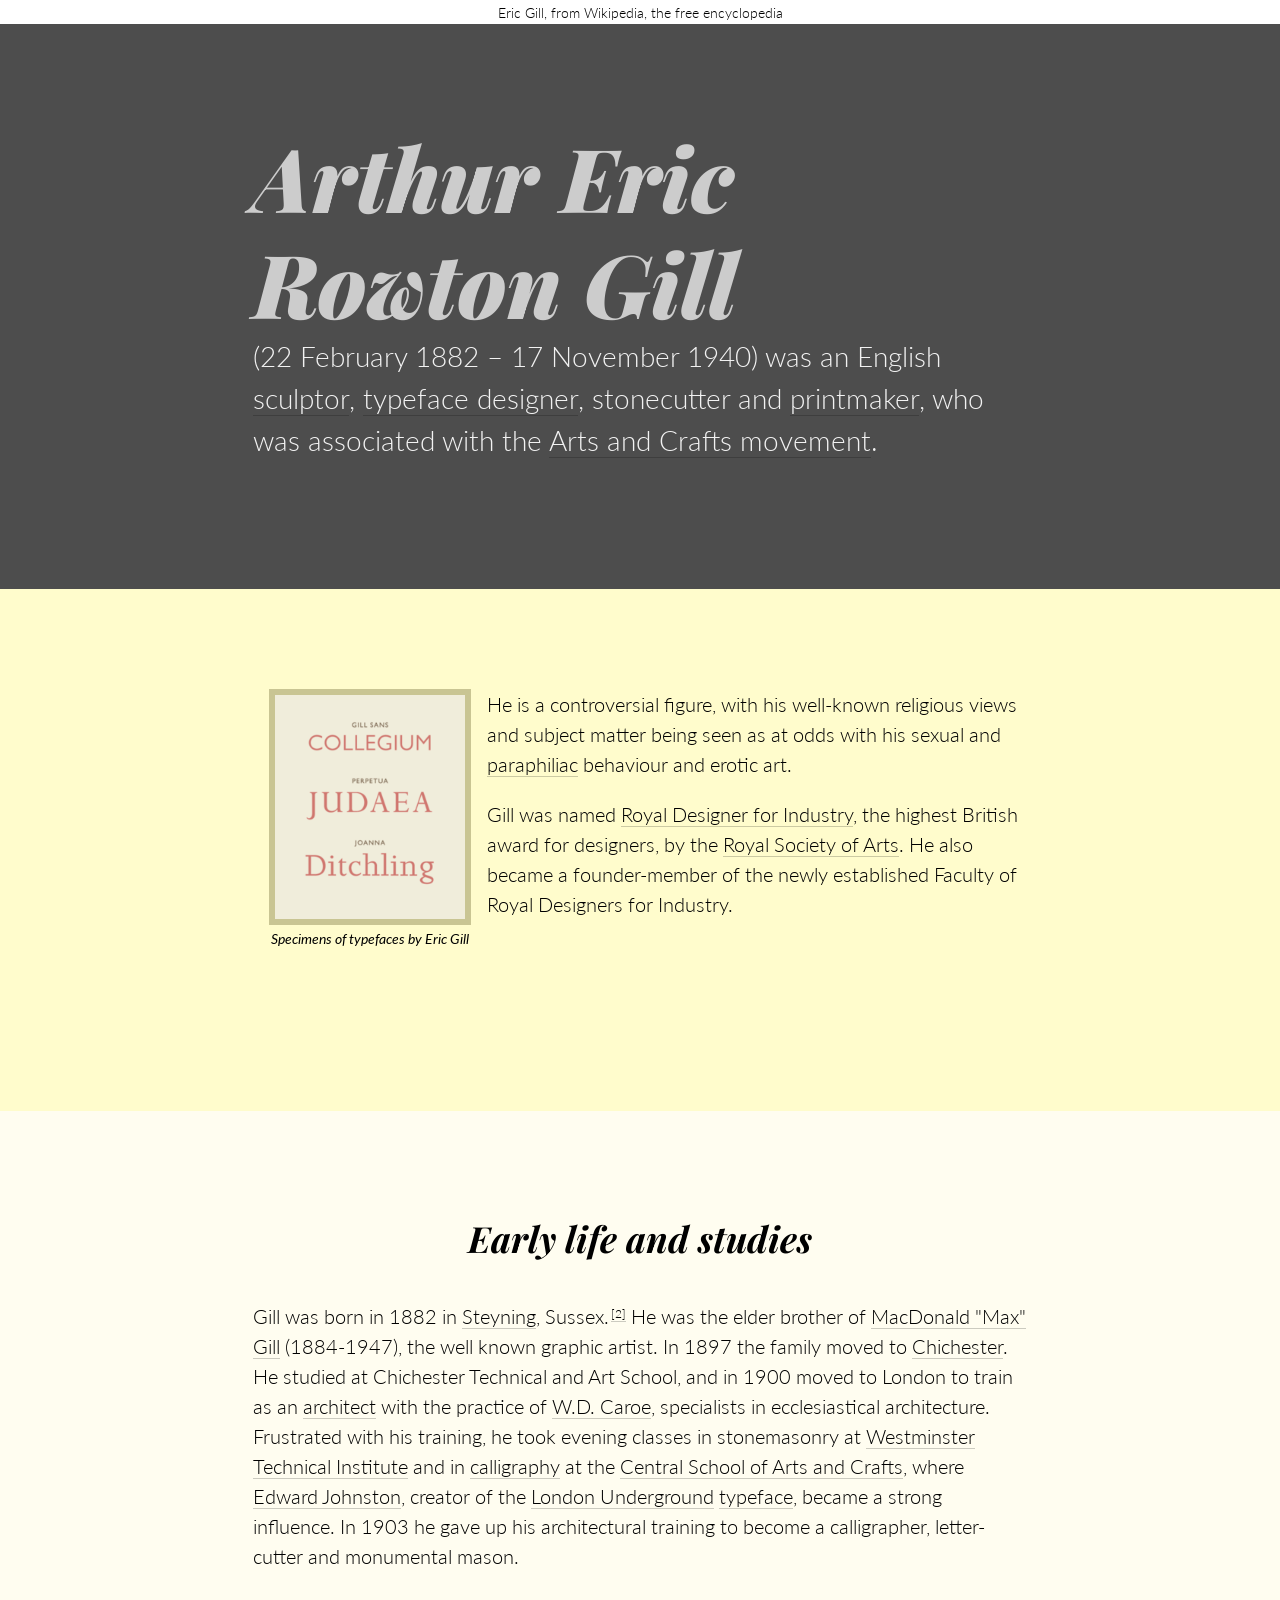
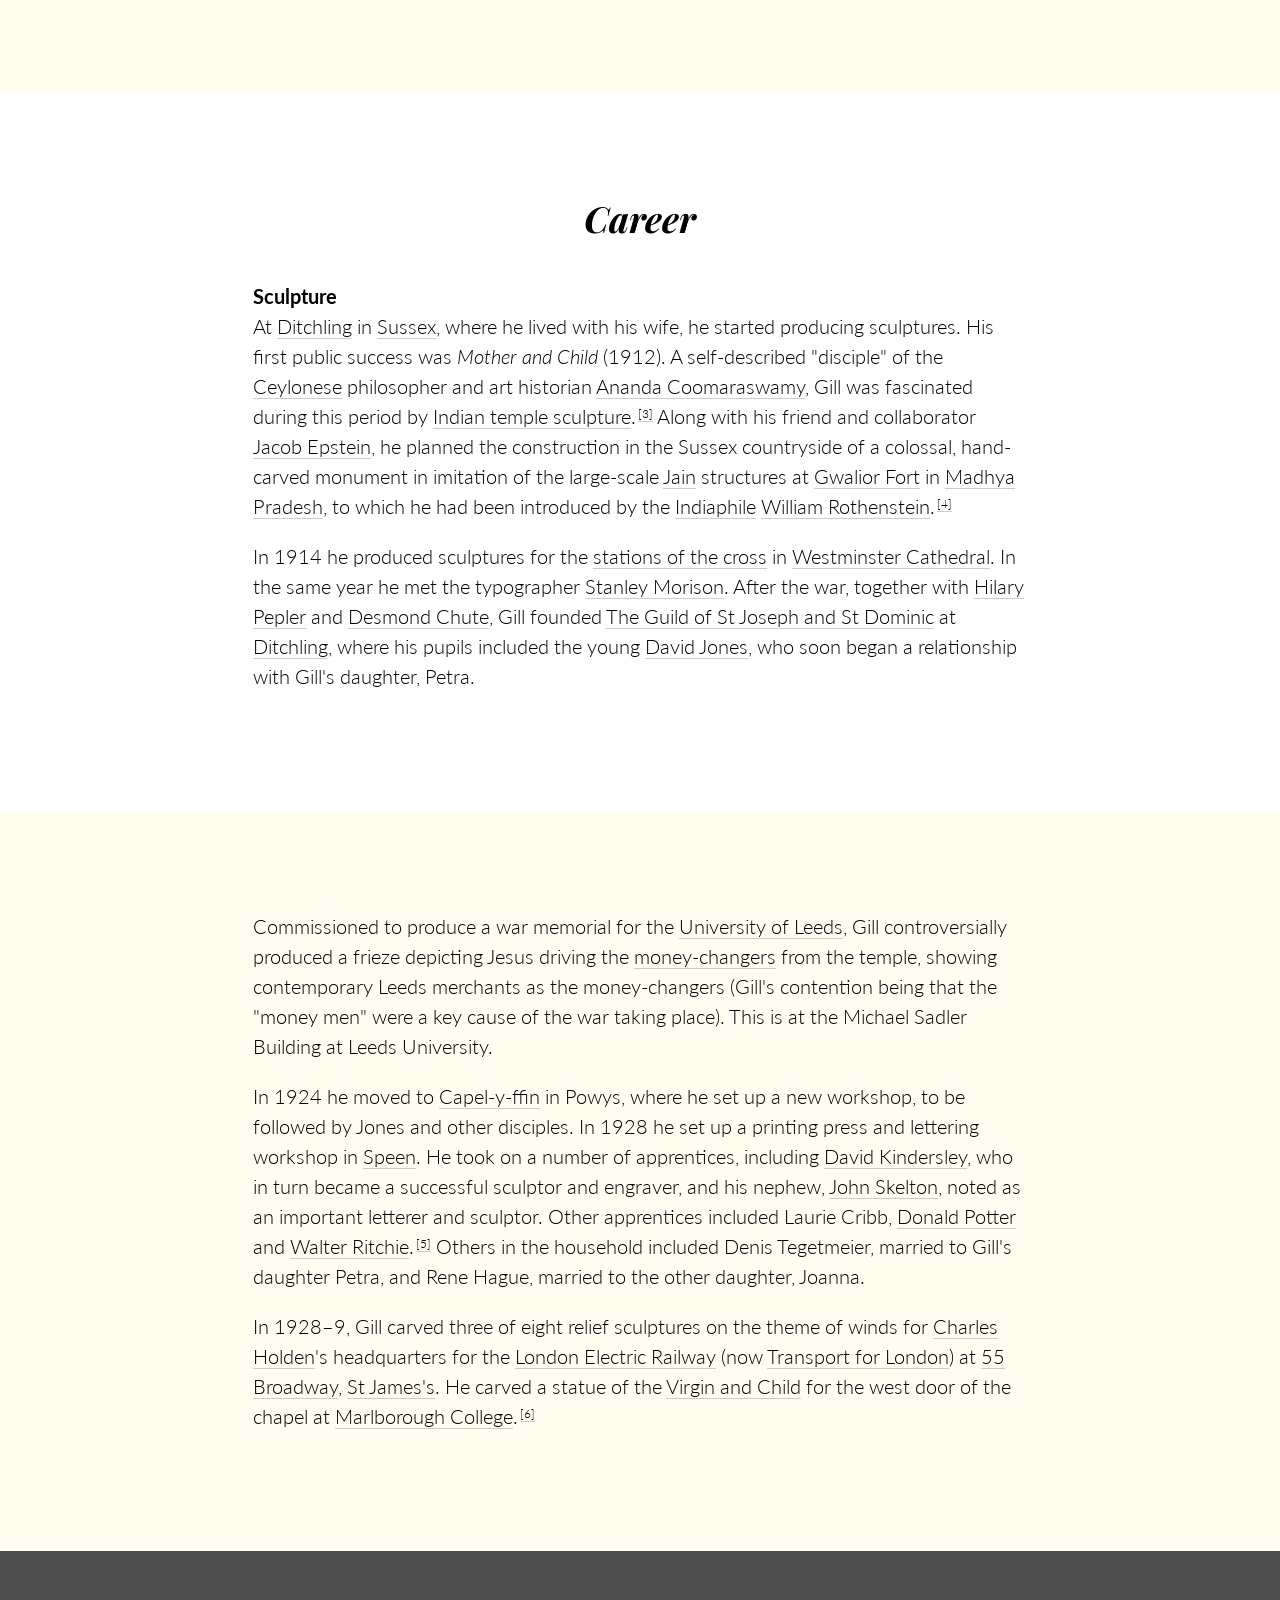
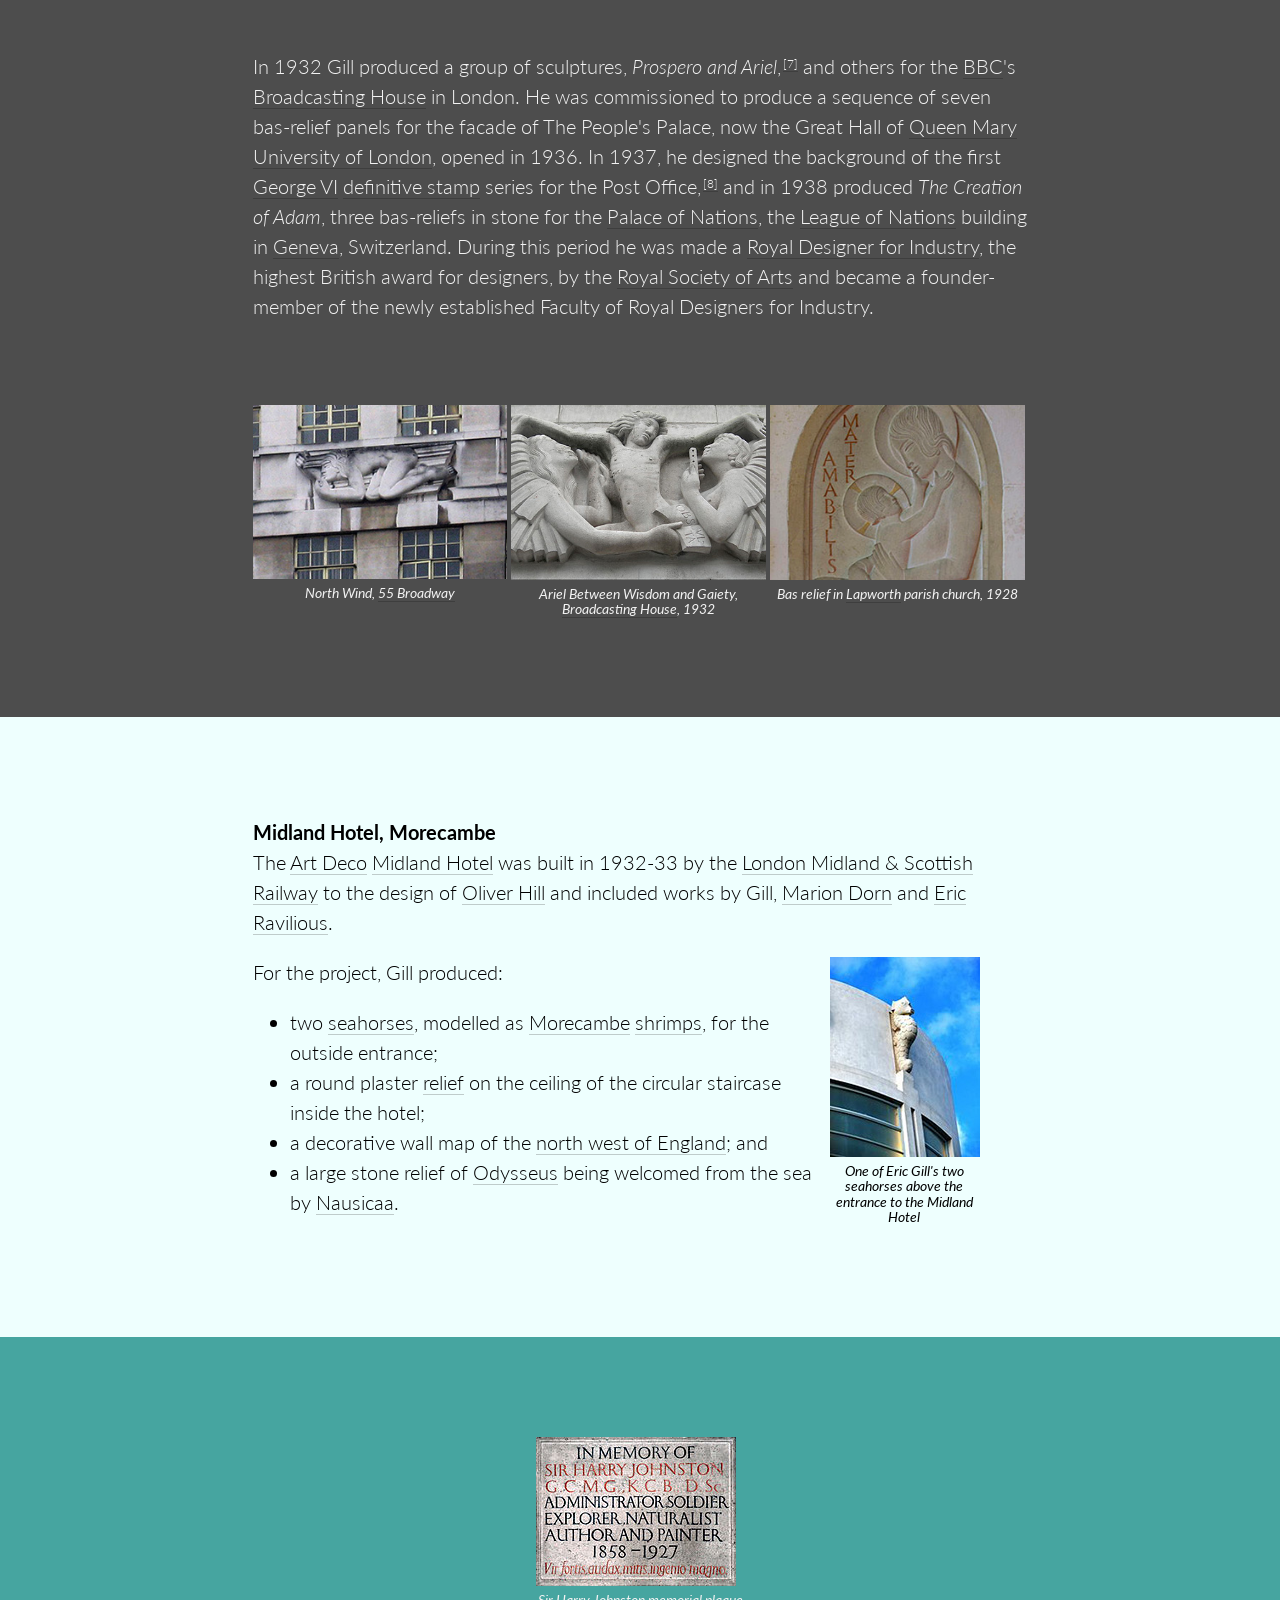
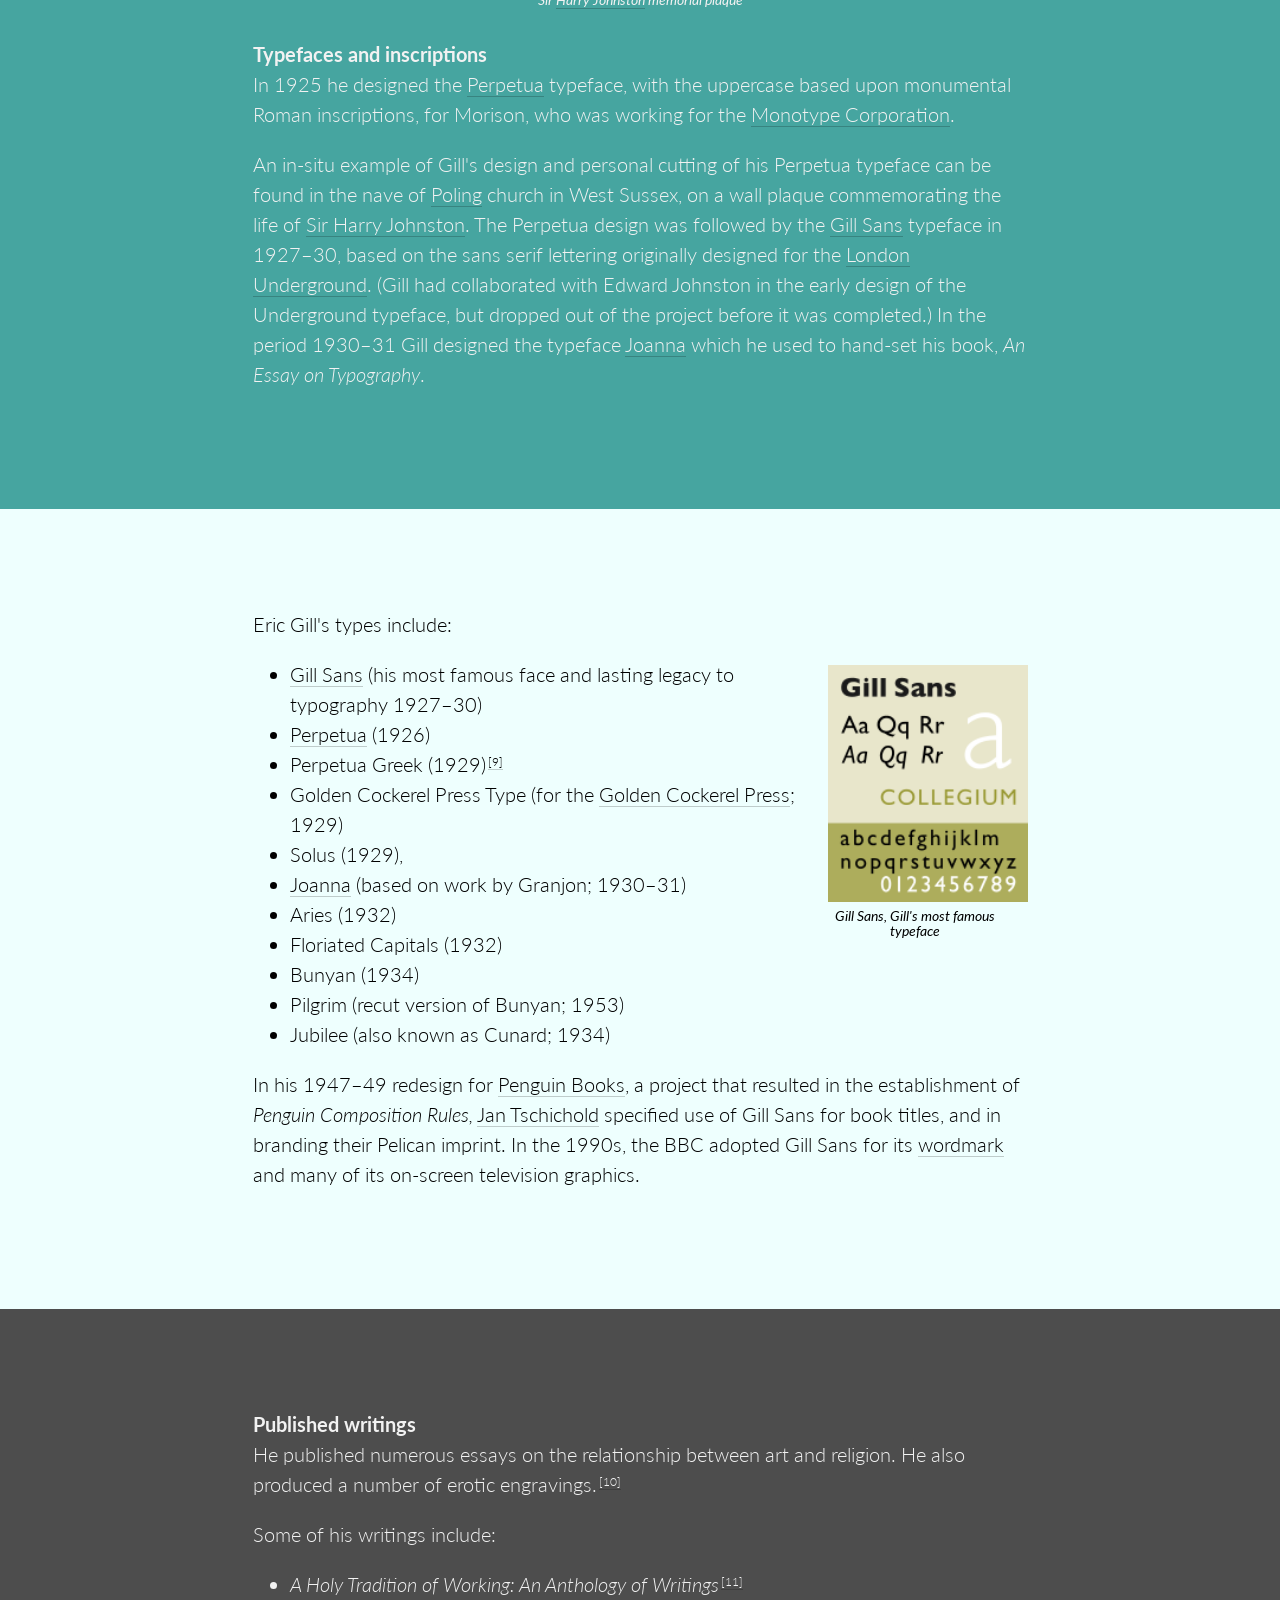
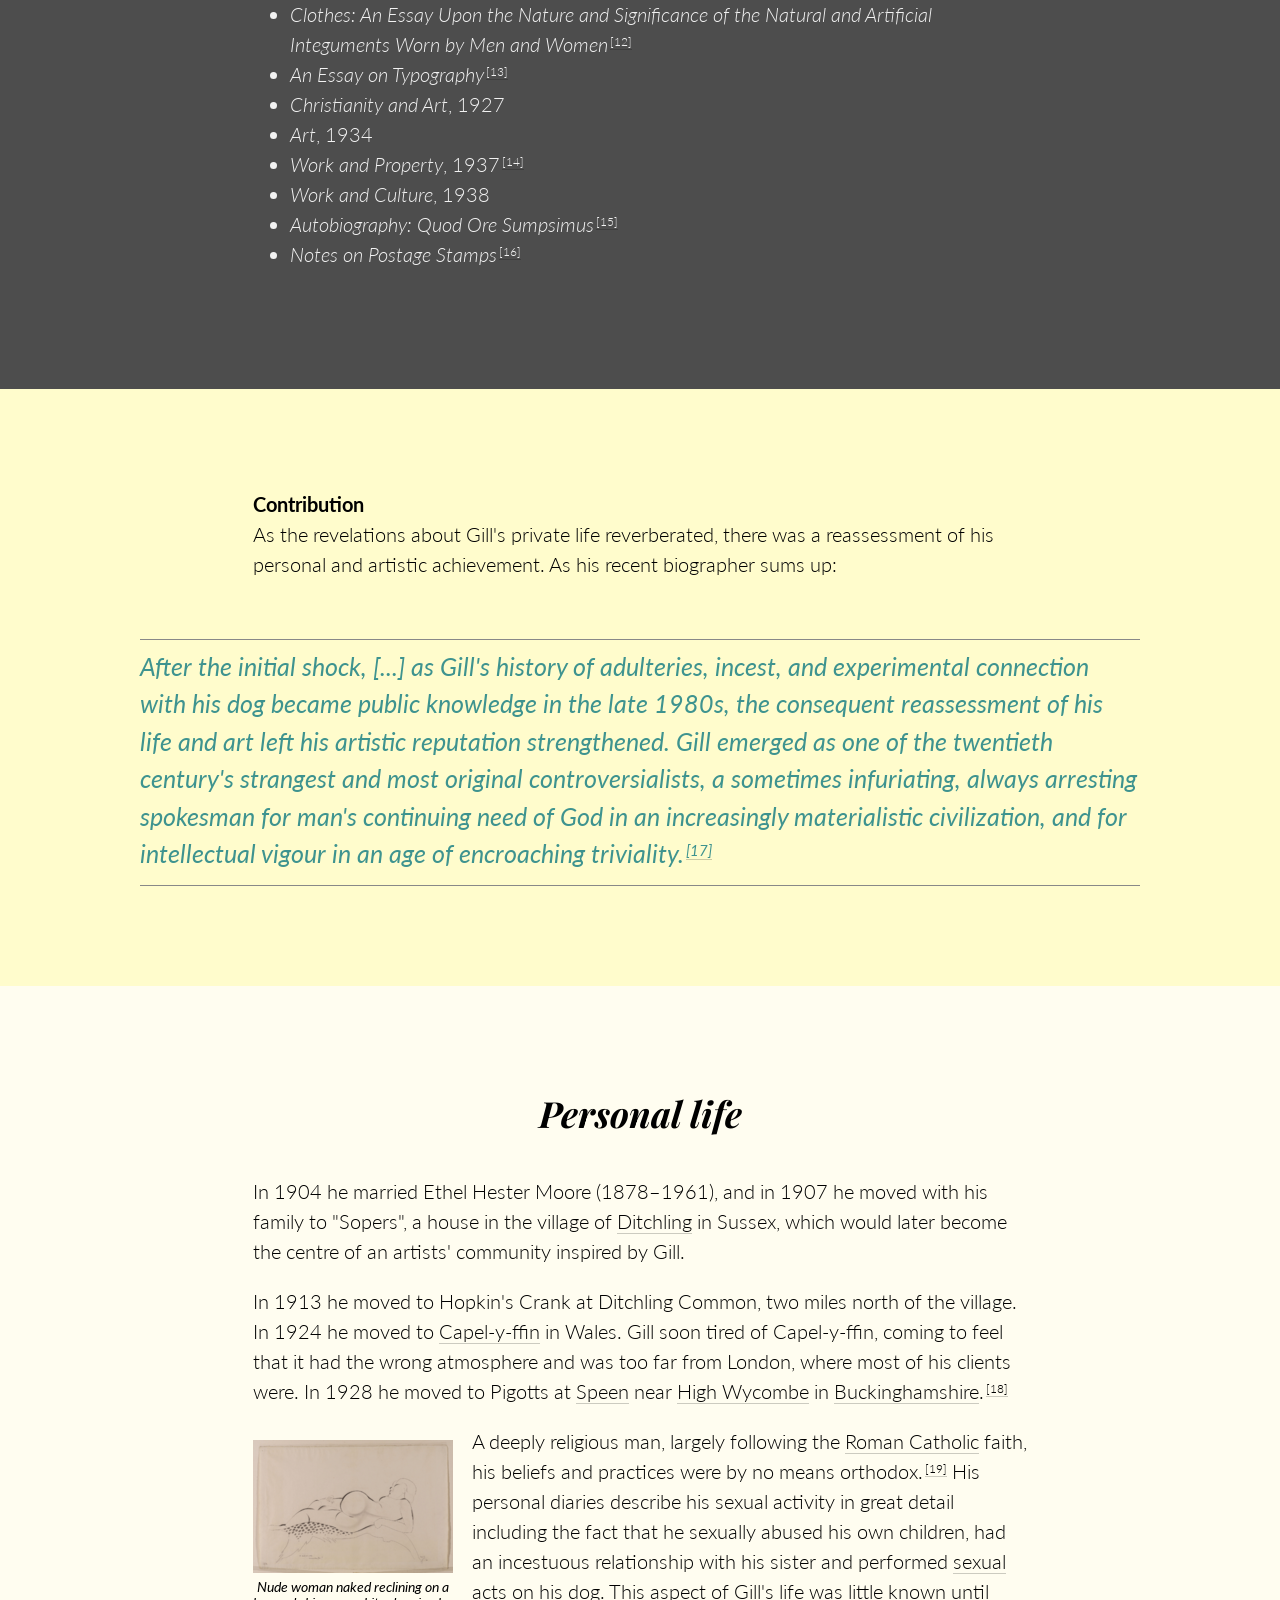
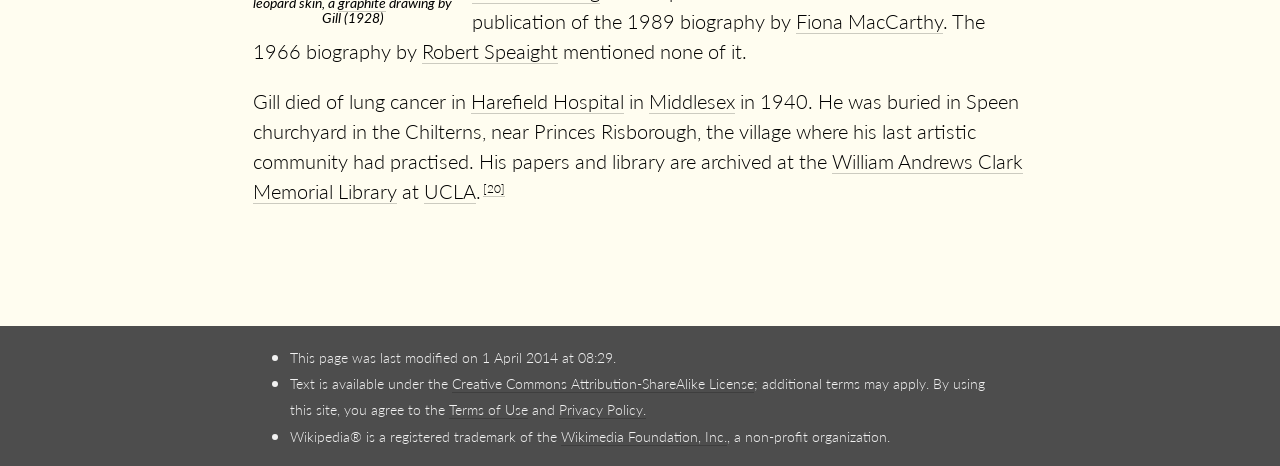
==== commit b5d528c8: "img fix" ====
--- a/index.html
+++ b/index.html
@@ -92,7 +92,7 @@
 
             <p>The <a href="#">Art Deco</a> <a href="#">Midland Hotel</a> was built in 1932-33 by the <a href="#">London Midland &amp; Scottish Railway</a> to the design of <a href="#">Oliver Hill</a> and included works by Gill, <a href="#">Marion Dorn</a> and <a href="#">Eric Ravilious</a>.</p>
             <figure>
-                <img src="img/170px-Eric_Gill_seahorse-Midland_Hotel_Morecombe.jpg" alt="Seahorse sculpture on the hotel">
+                <img src="img/170px-Eric_Gill_seahorse-Midland_Hotel_Morecombe.JPG" alt="Seahorse sculpture on the hotel">
                 <figcaption>One of Eric Gill's two seahorses above the entrance to the Midland Hotel</figcaption>
             </figure>
             <p>For the project, Gill produced:</p>
@@ -110,7 +110,7 @@
     <section class="t_and_i">
         <div class="wrapper clearfix">
             <figure>
-                <img src="img/200px-Sir_Harry_Johnston_memorial_plaque.jpg" alt="Memorial Plaque for Harry Johnston">
+                <img src="img/200px-Sir_Harry_Johnston_memorial_plaque.JPG" alt="Memorial Plaque for Harry Johnston">
                 <figcaption>Sir <a href="#">Harry Johnston</a> memorial plaque</figcaption>
             </figure>
 
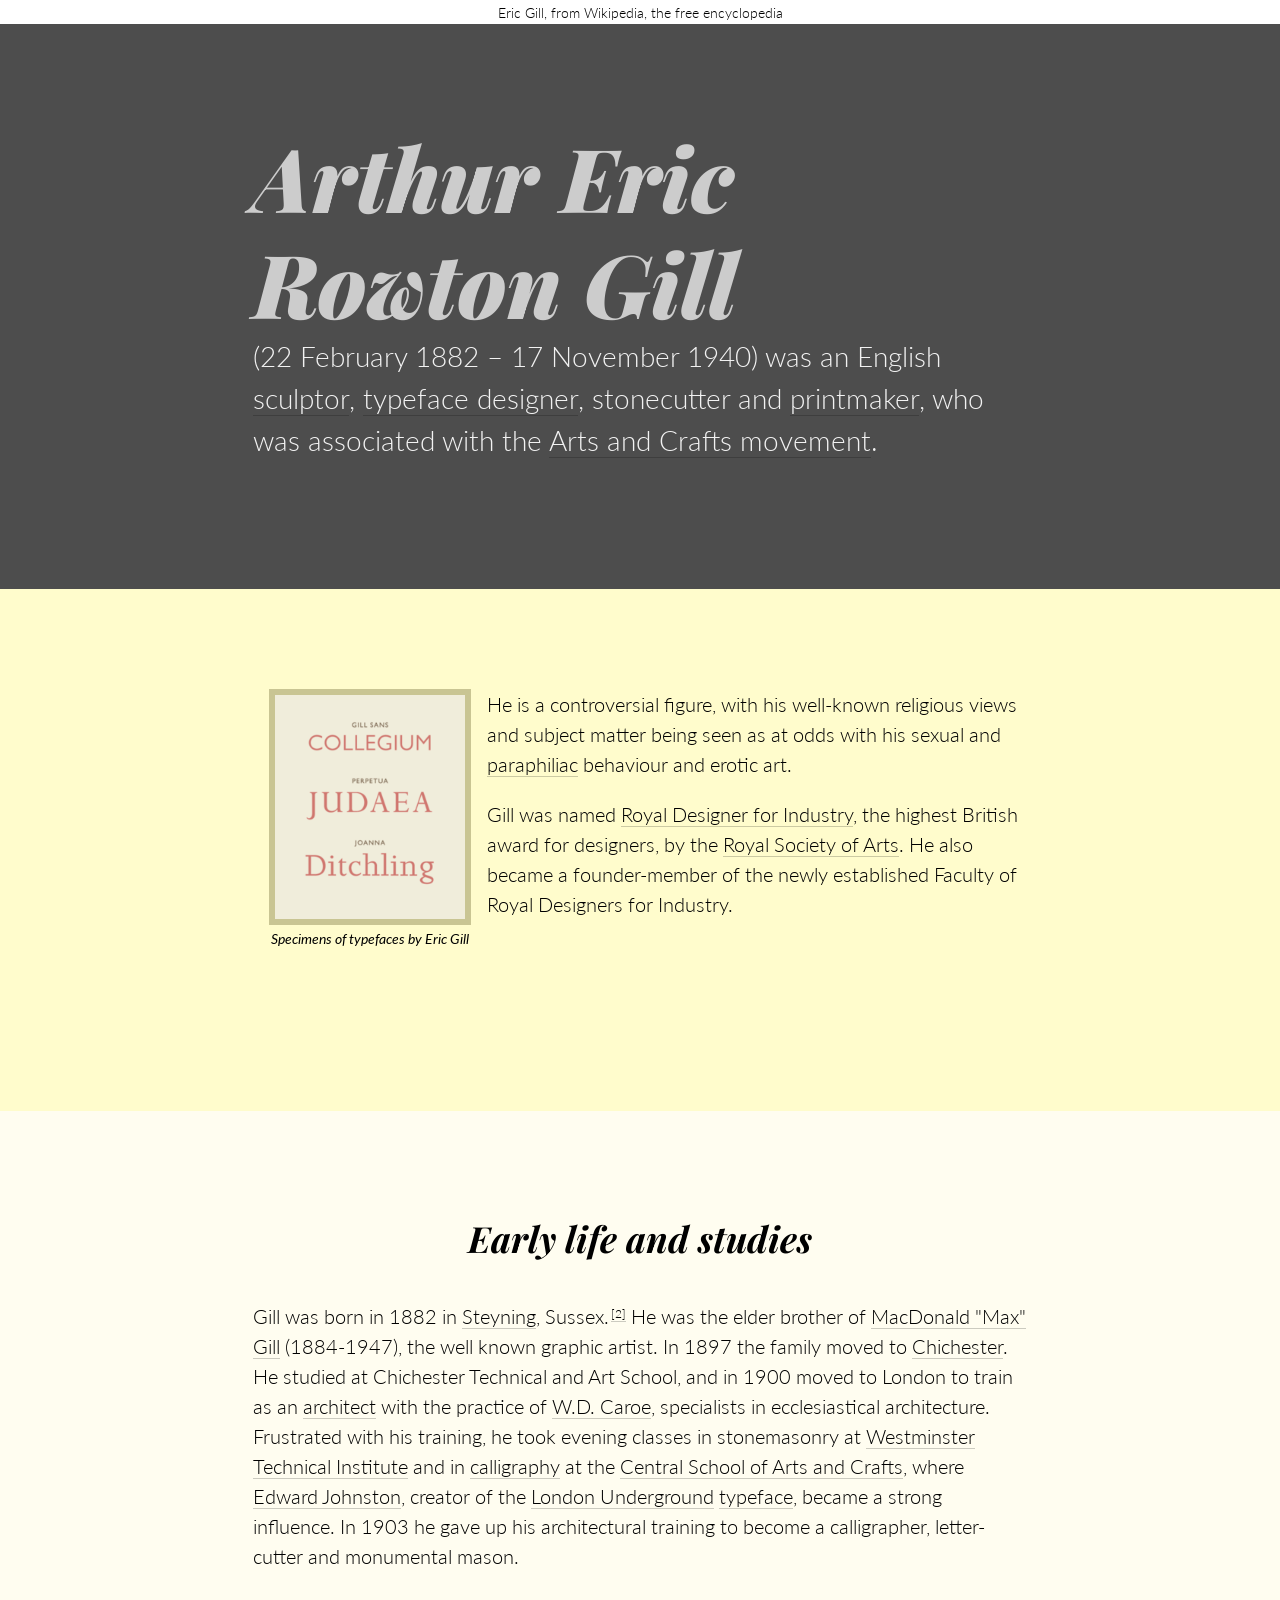
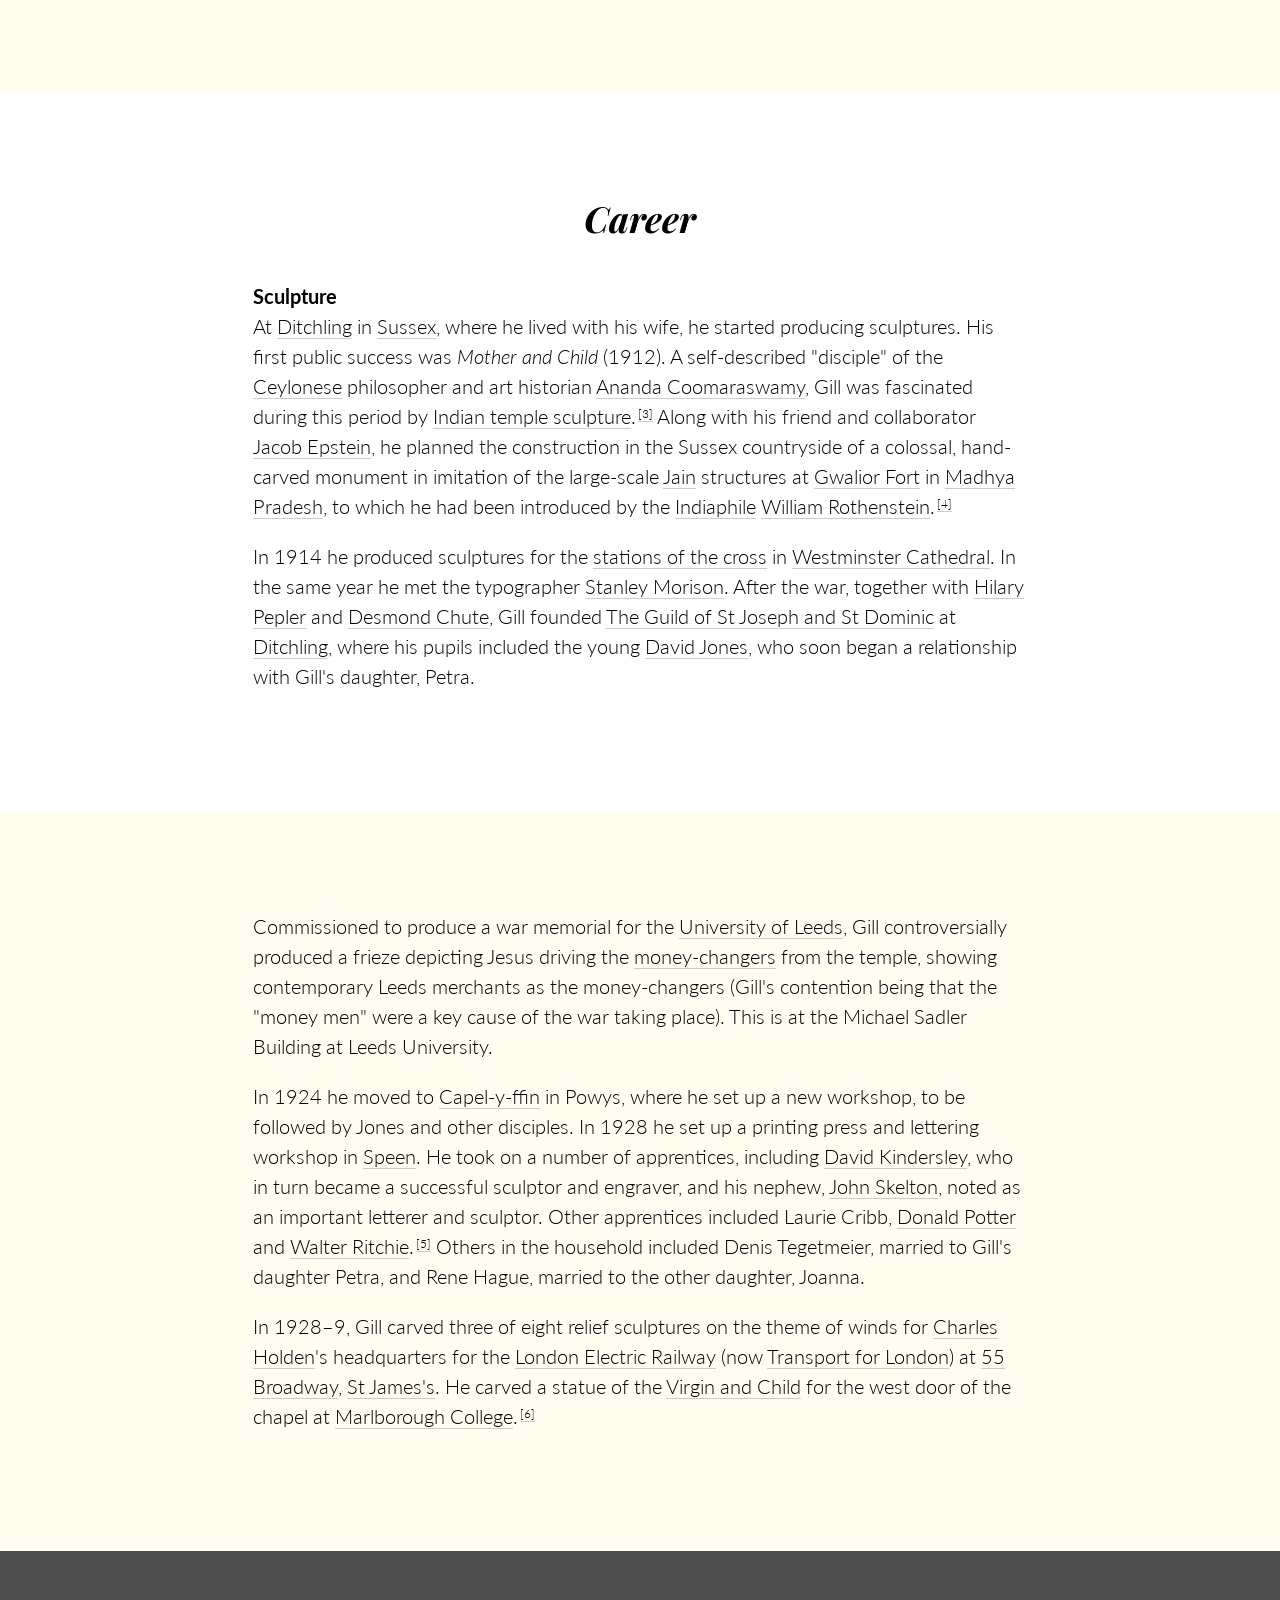
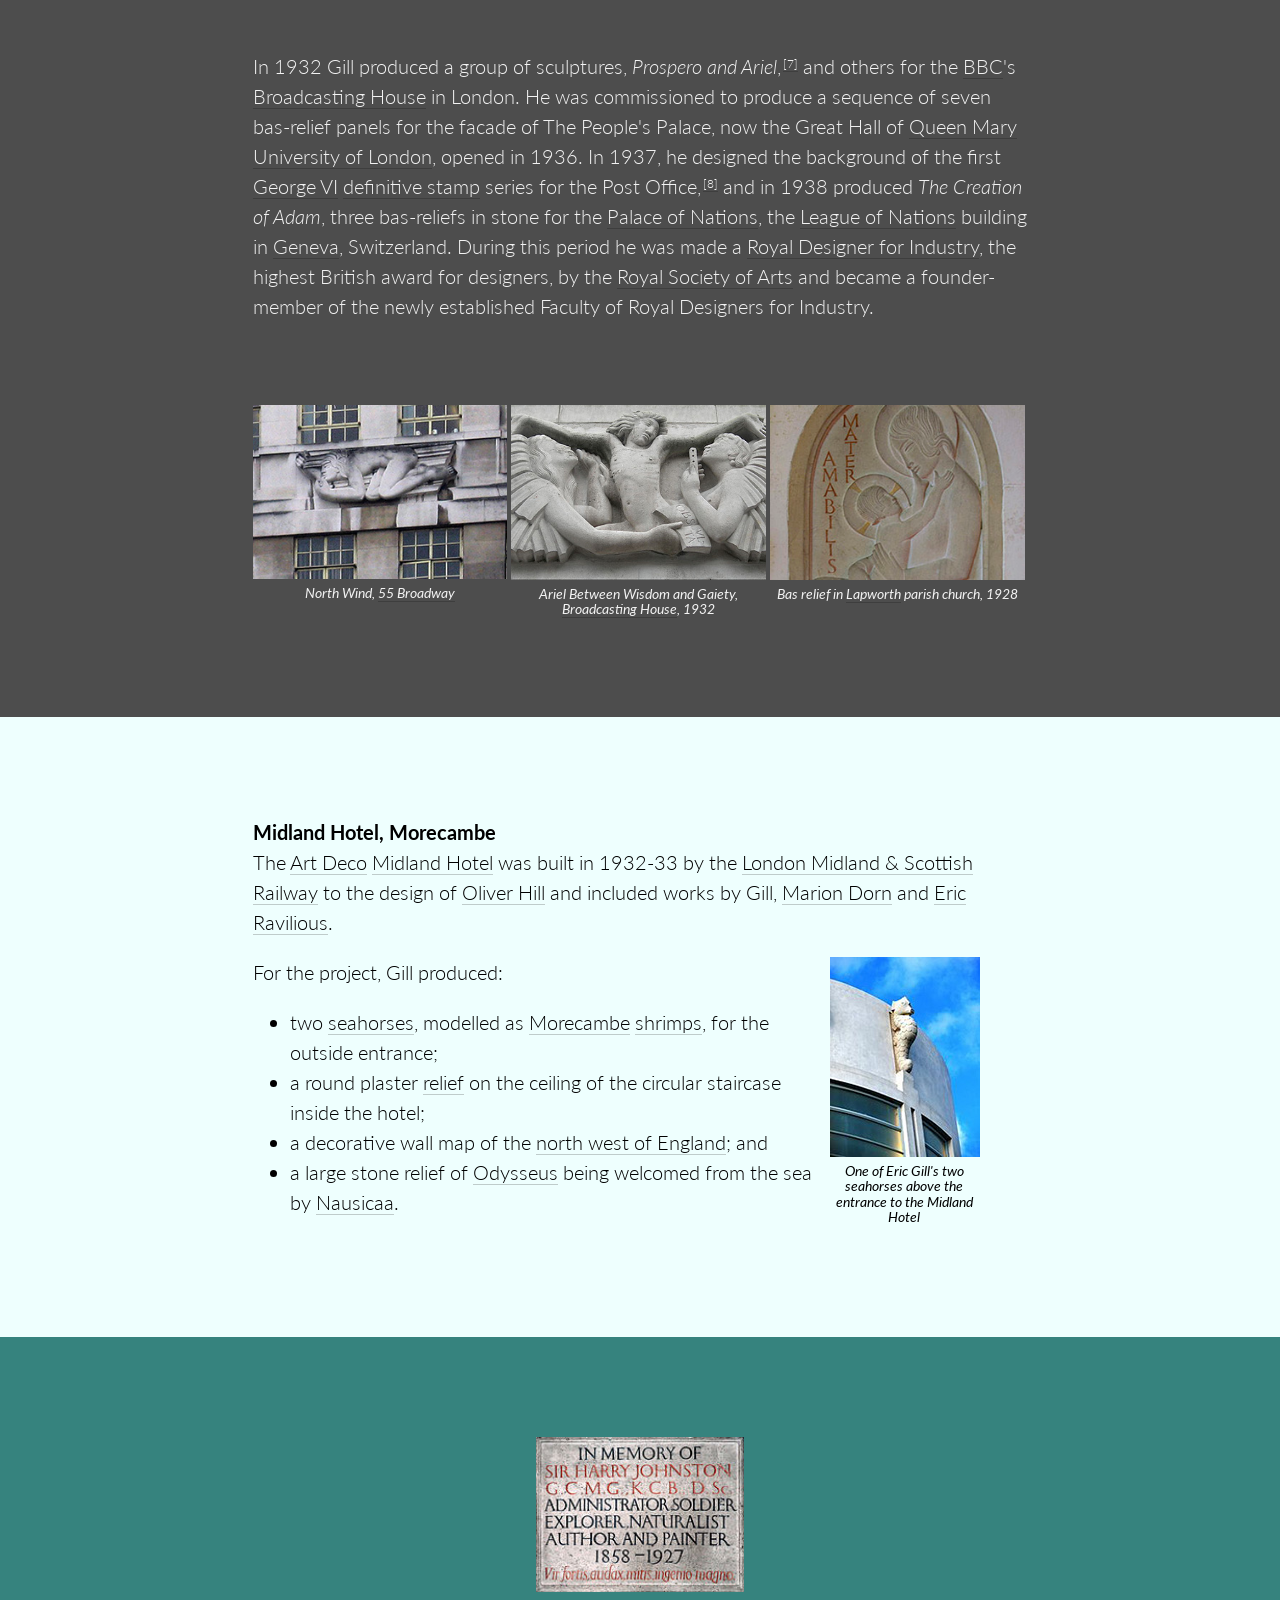
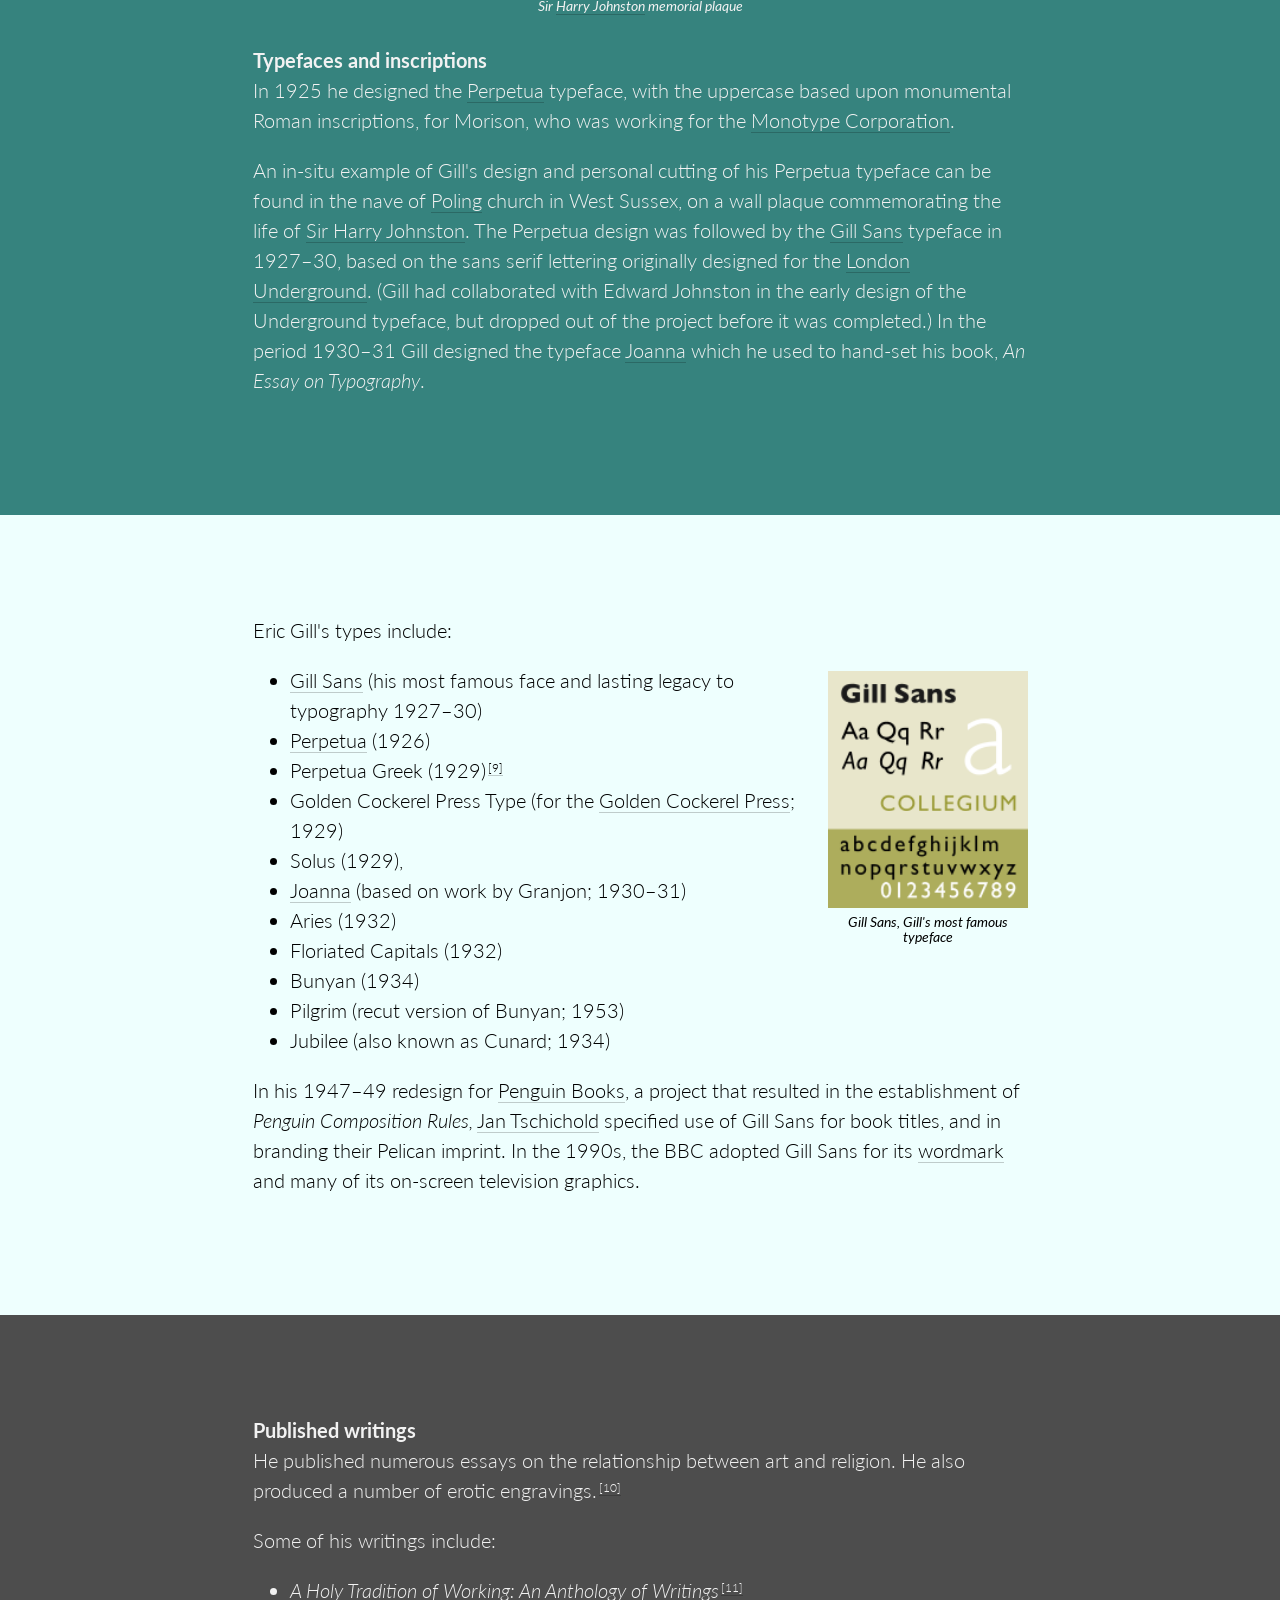
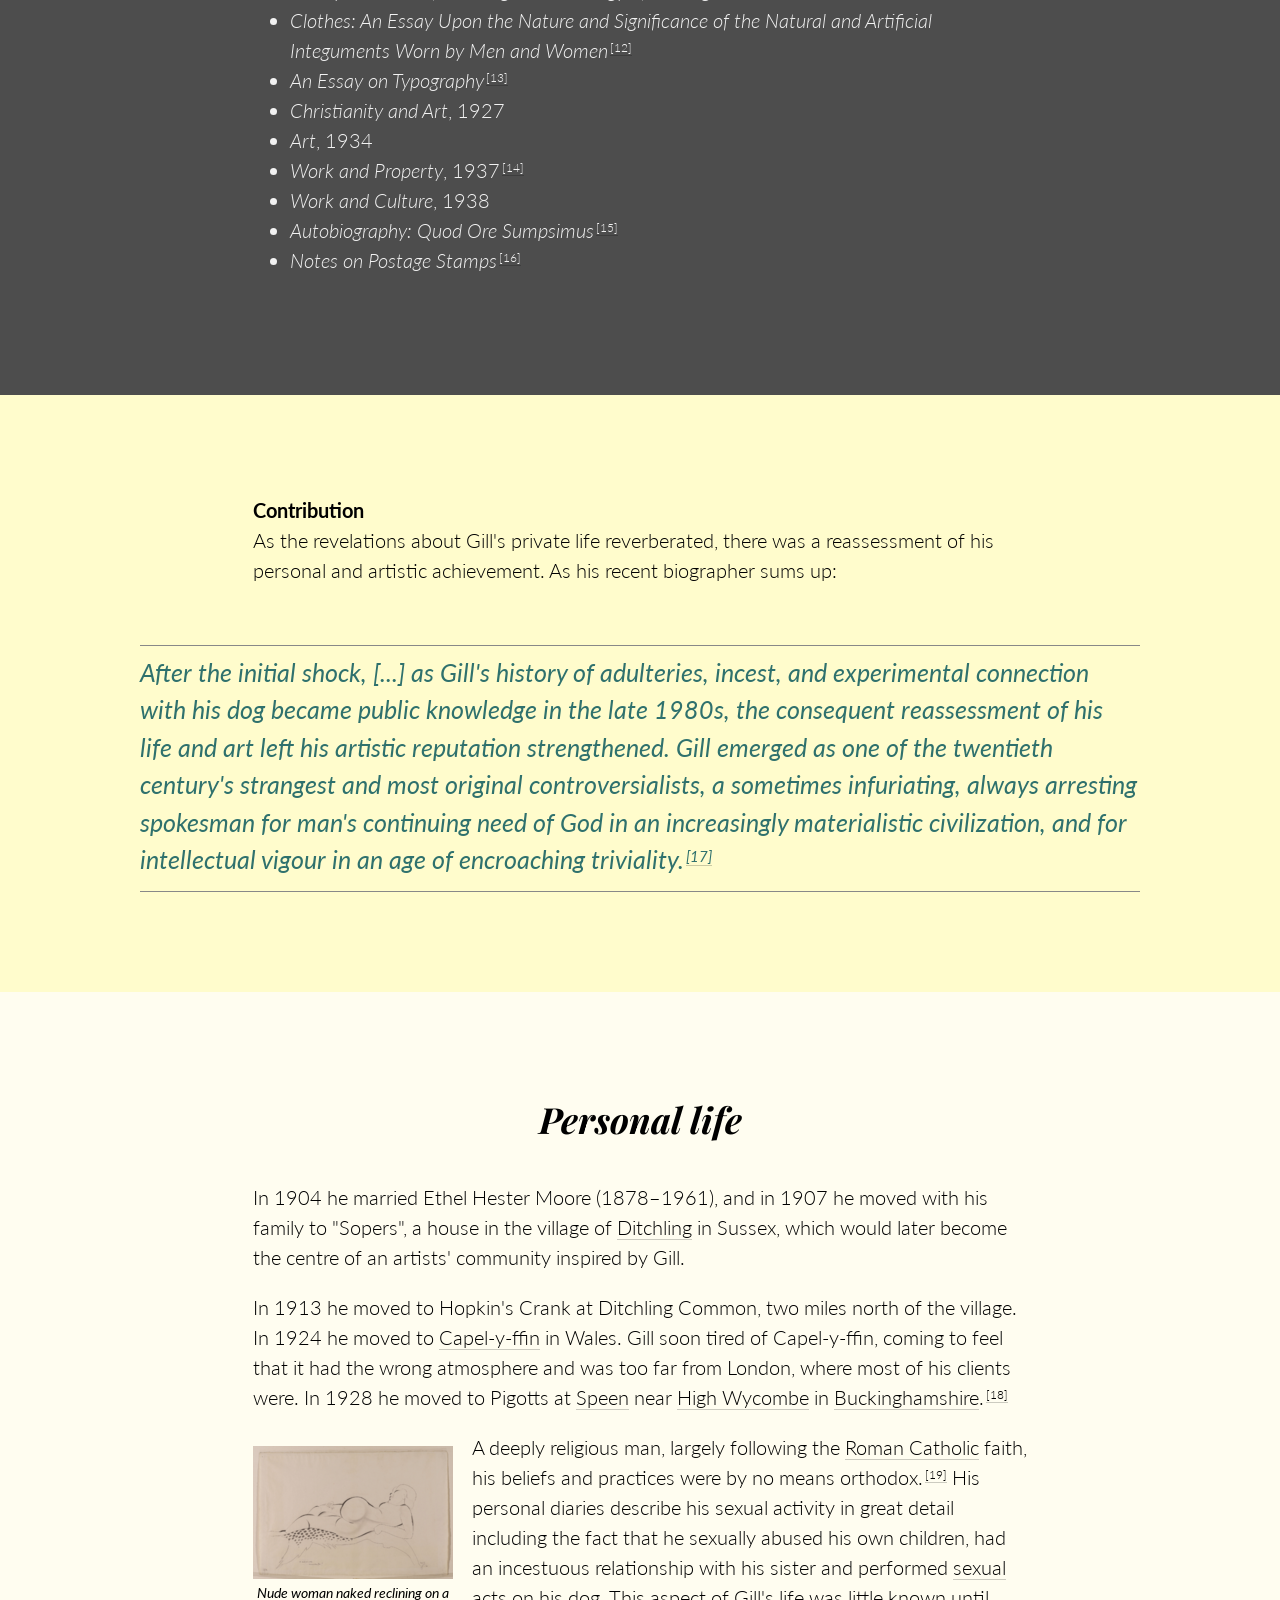
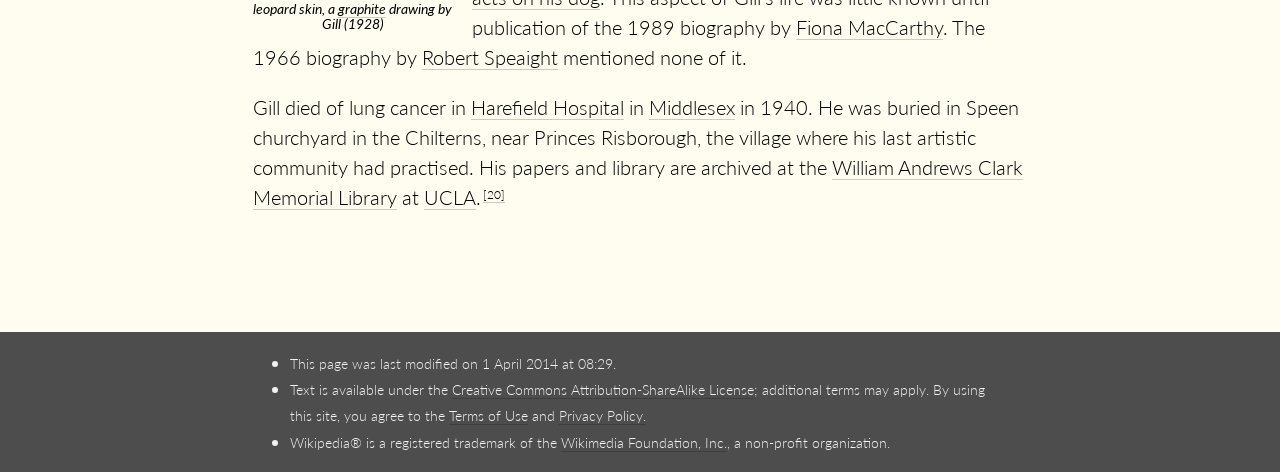
==== commit 19d6d87e: "update" ====
--- a/index.html
+++ b/index.html
@@ -7,13 +7,17 @@
     <meta name="viewport" content="width=device-width, initial-scale=1.0">
     <link href='http://fonts.googleapis.com/css?family=Lato:100,300,700,300italic,400italic' rel='stylesheet' type='text/css'>
     <link href='http://fonts.googleapis.com/css?family=Playfair+Display:700italic,900italic' rel='stylesheet' type='text/css'>
+    
 <!--[if IE]>
 <link href="http://fonts.googleapis.com/css?family=Playfair+Display:700italic" rel="stylesheet" type="text/css">
 <link href="http://fonts.googleapis.com/css?family=Playfair+Display:900italic" rel="stylesheet" type="text/css">
 
 <link href="http://fonts.googleapis.com/css?family=Lato:300" rel="stylesheet" type="text/css">
-<link href="http://fonts.googleapis.com/css?family=Lato:300italic" rel="stylesheet" type="text/css">
+<link href="http://fonts.googleapis.com/css?family=Lato:700" rel="stylesheet" type="text/css">
+<link href="http://fonts.googleapis.com/css?family=Lato:700italic" rel="stylesheet" type="text/css">
+<link href="http://fonts.googleapis.com/css?family=Lato:900italic" rel="stylesheet" type="text/css">
 <![endif]-->
+
 <link rel="stylesheet" href="css/styles.css" />
 </head>
 <body>
--- a/css/styles.css
+++ b/css/styles.css
@@ -130,10 +130,10 @@
   blockquote p {
     margin: 0 0 0.5em 0;
     max-width: 100%;
-    color: #3e938f;
+    color: #2f716d;
     font-weight: 400; }
   blockquote a {
-    color: #3e938f; }
+    color: #2f716d; }
 
 figcaption {
   font-size: .875em;
@@ -149,6 +149,7 @@
 
 .wrapper {
   width: 76%;
+  /* 775/1024 */
   margin: 0 auto;
   max-width: 775px; }
 
@@ -222,13 +223,15 @@
     /* 170px */ }
 
 .t_and_i {
-  background: #46a5a0;
+  background: #36837e;
   color: #F2F2F2; }
   .t_and_i a {
     color: #F2F2F2; }
   .t_and_i figure {
     width: 13em;
     margin: 0 auto 2em; }
+    .t_and_i figure img {
+      width: 100%; }
 
 .typefaces {
   background: #eefffe; }
@@ -238,8 +241,6 @@
     margin: 3.5em 0 0 0; }
     .typefaces figure img {
       width: 100%; }
-  .typefaces figcaption {
-    width: 12.5em; }
 
 .writings {
   background: #4d4d4d;
@@ -287,8 +288,6 @@
     float: none;
     width: 50%;
     margin: 0 auto 2em; }
-    .hotel figure figcaption {
-      width: auto; }
 
   .typefaces figure {
     float: none;
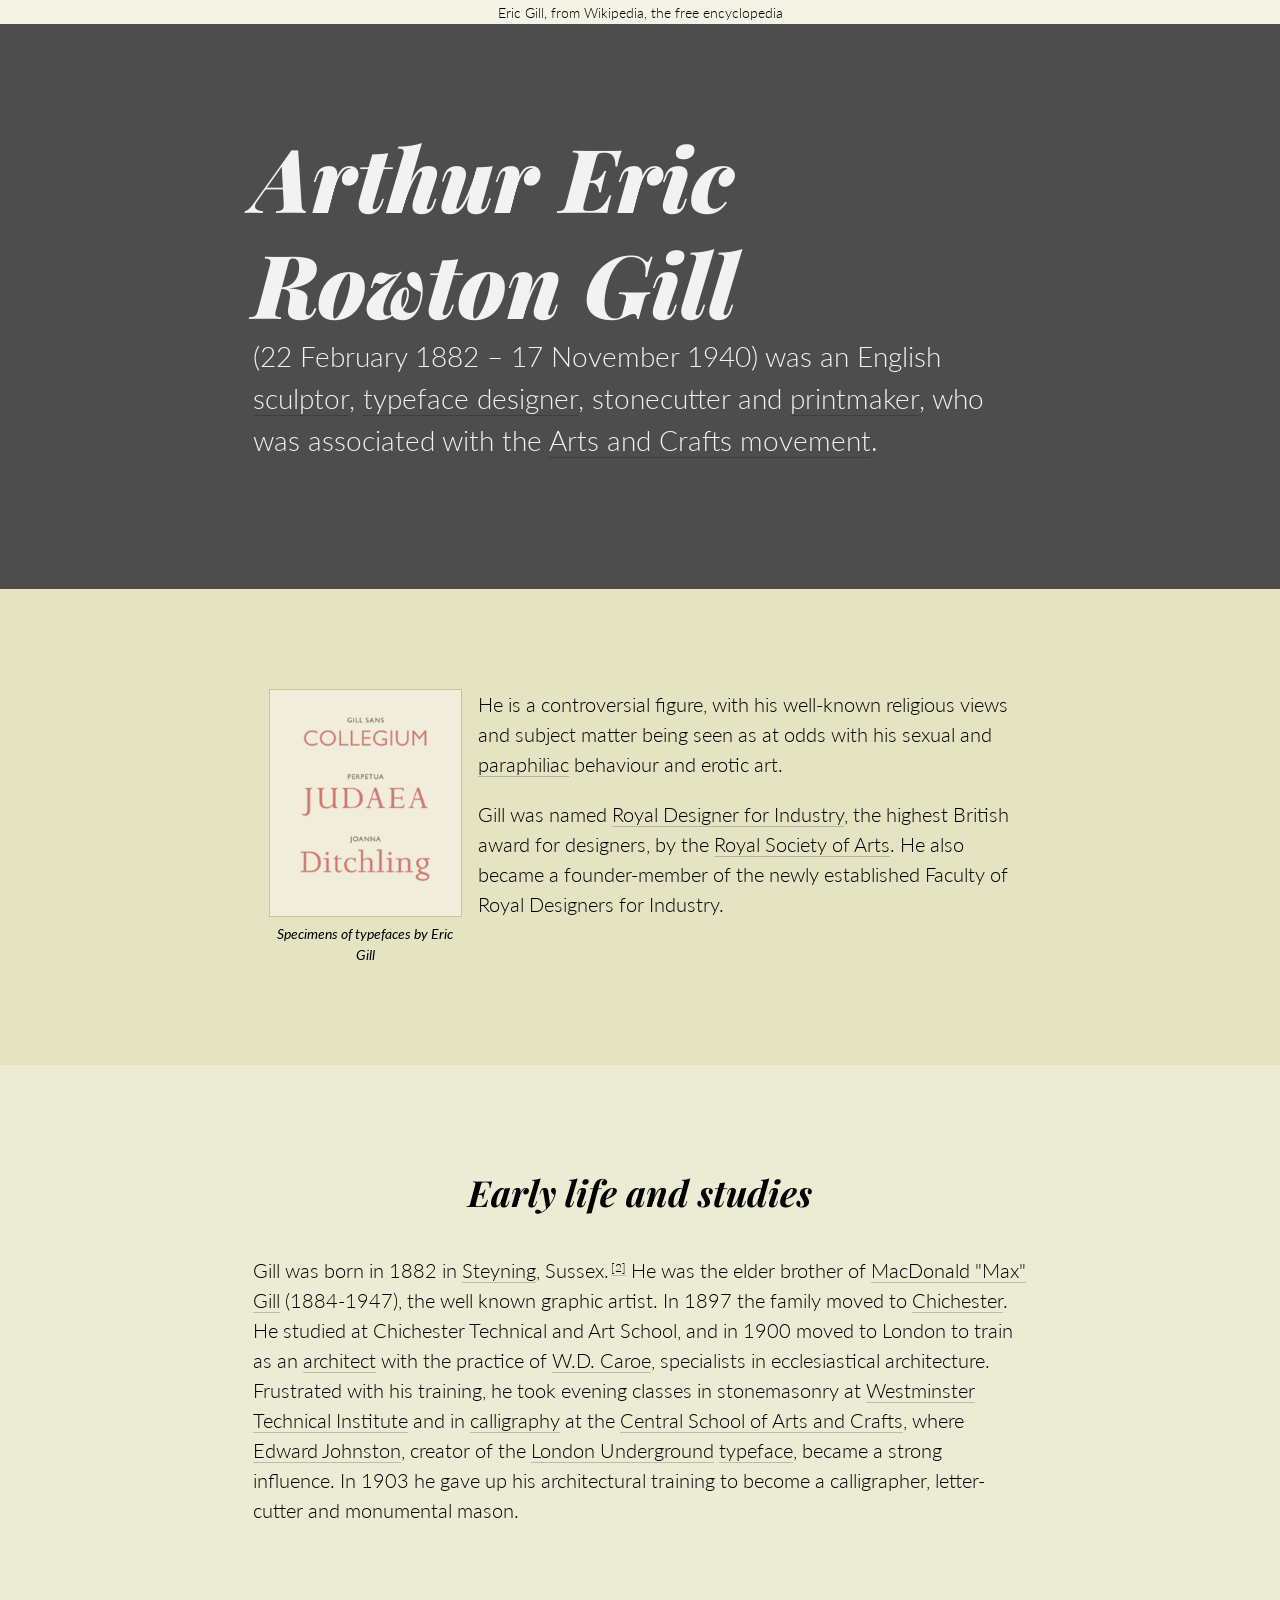
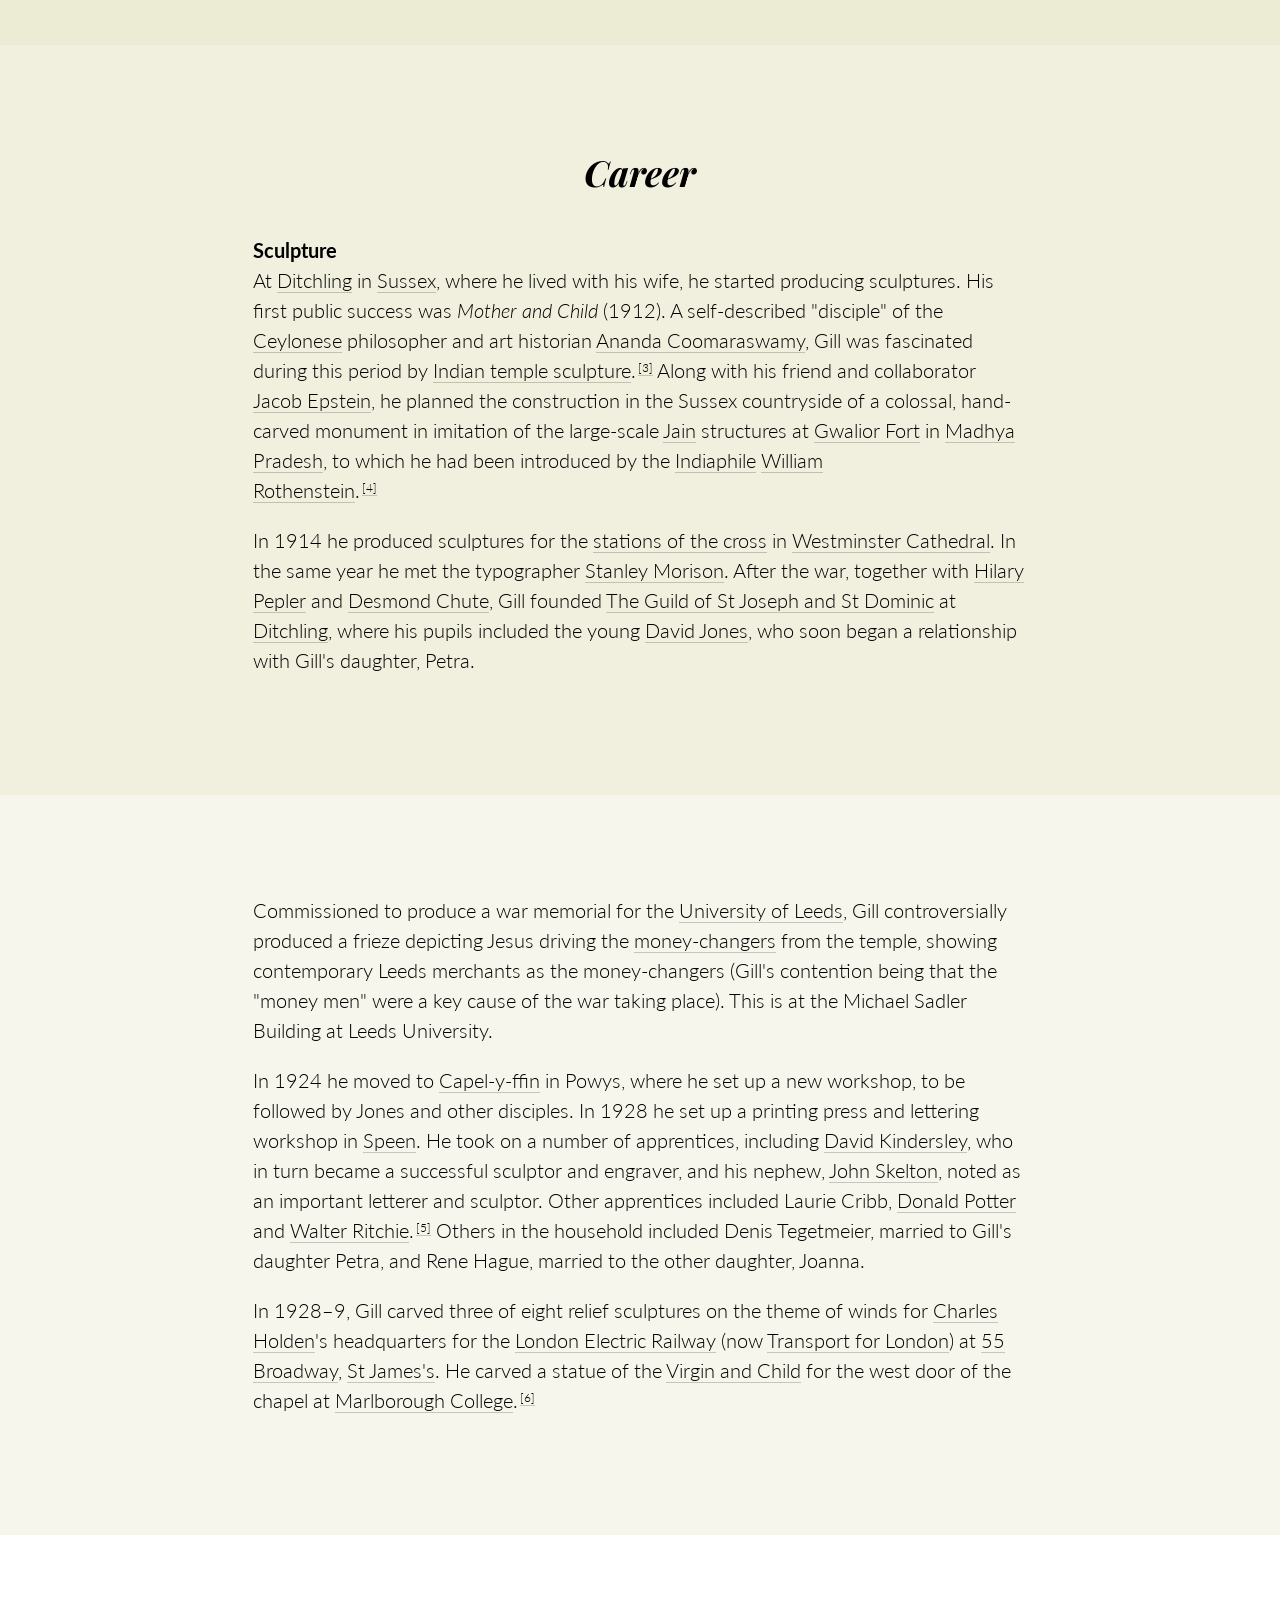
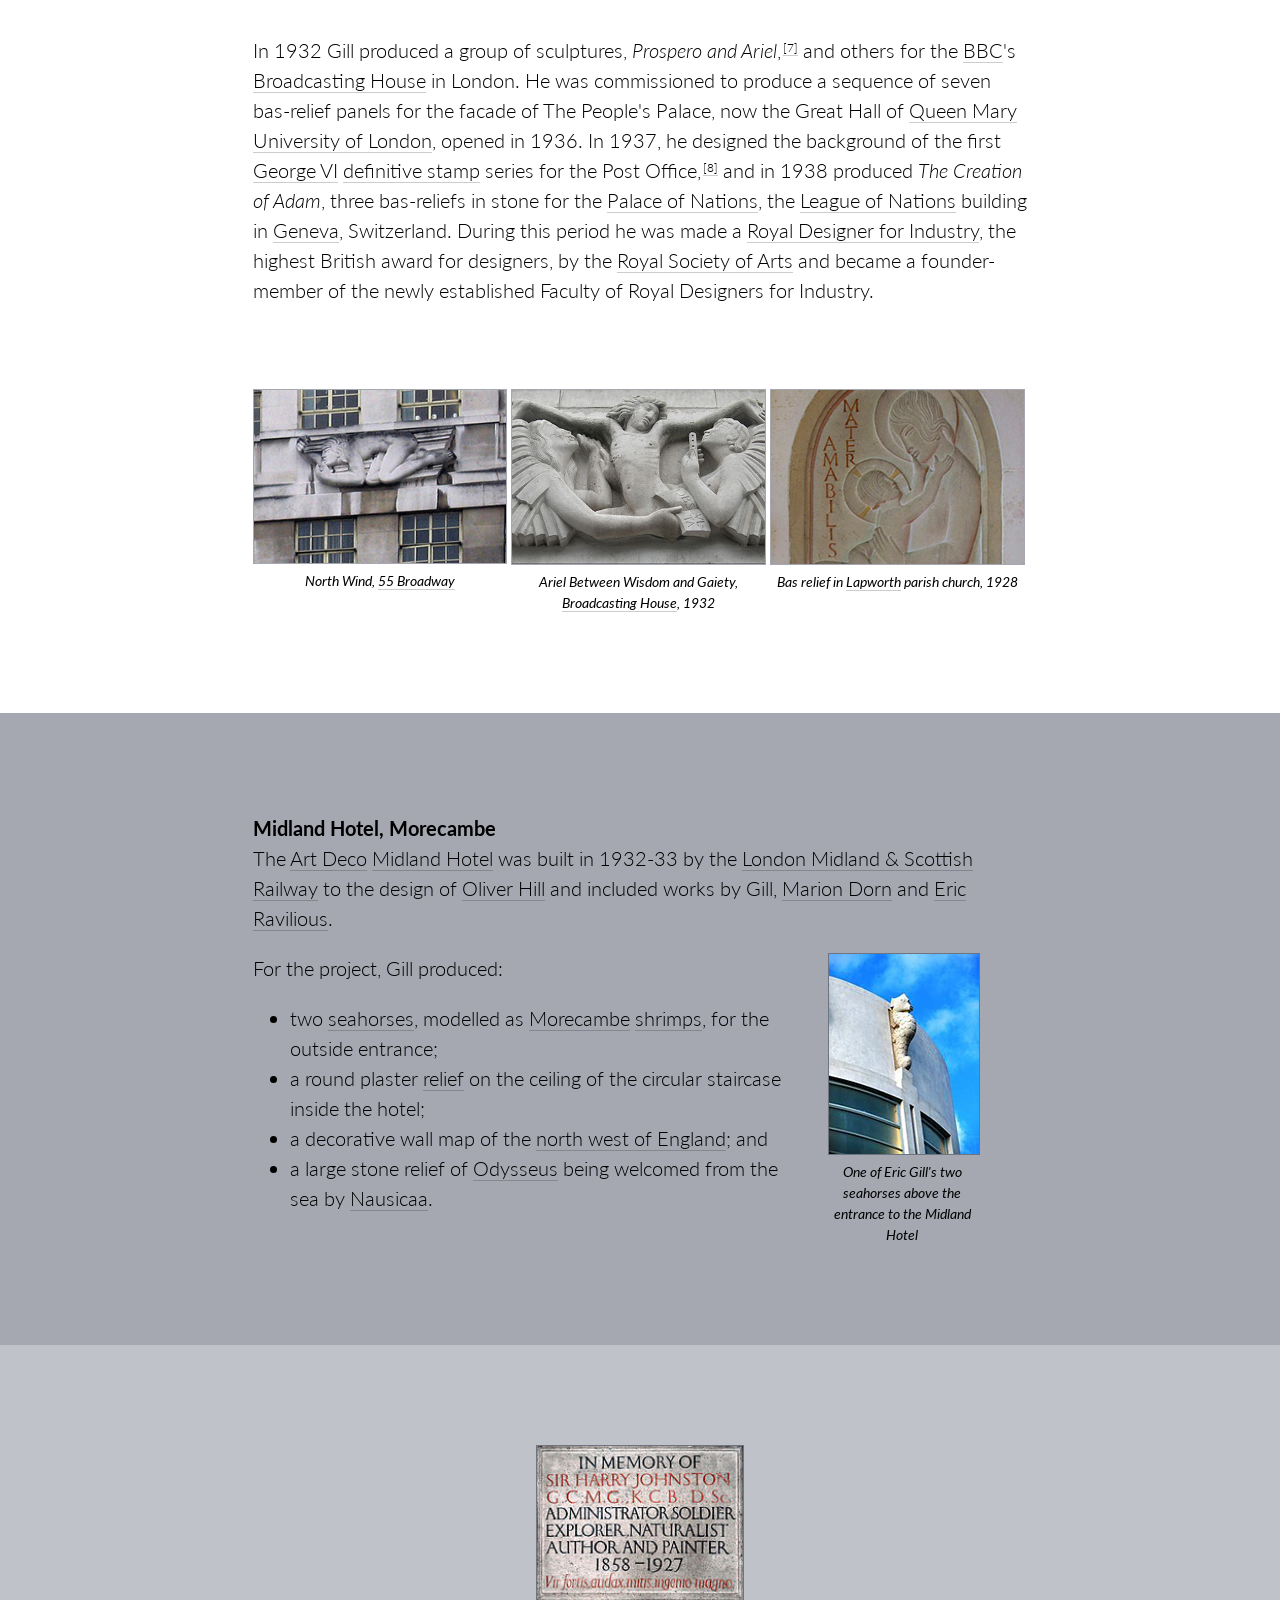
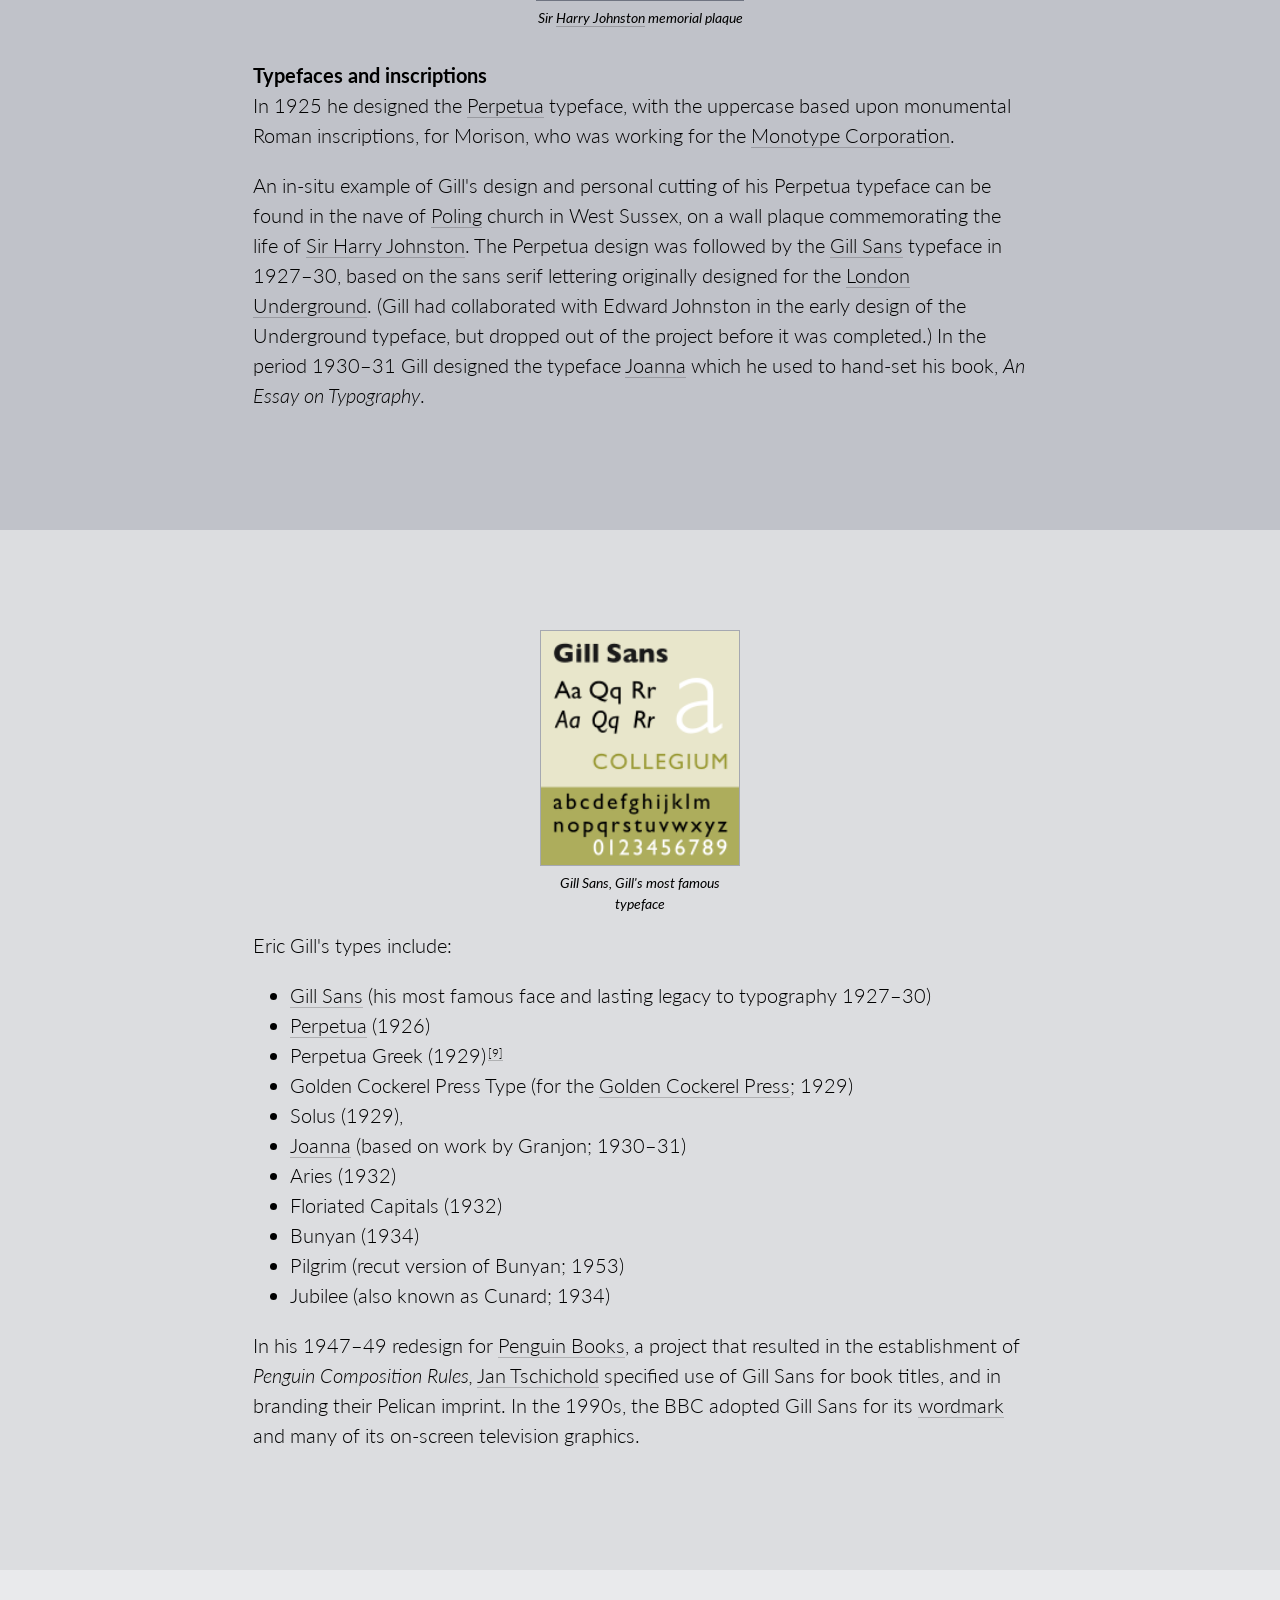
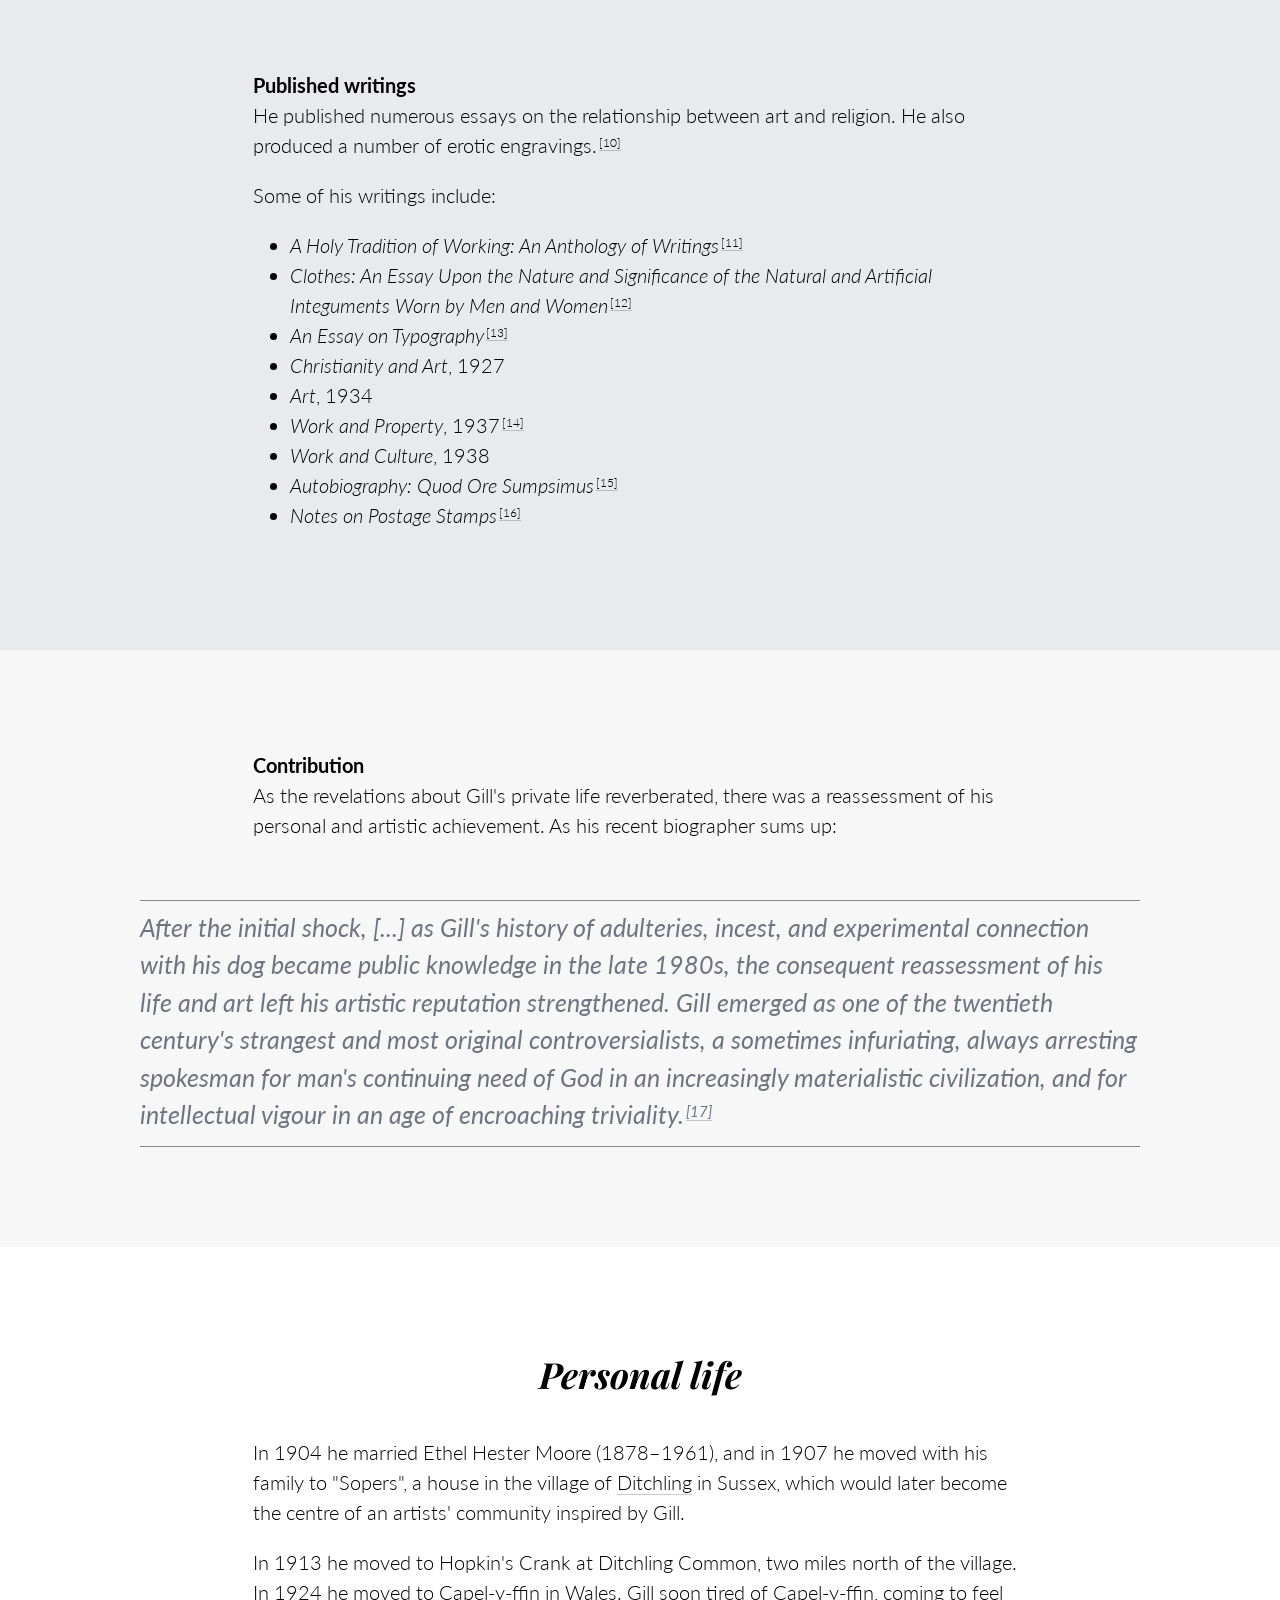
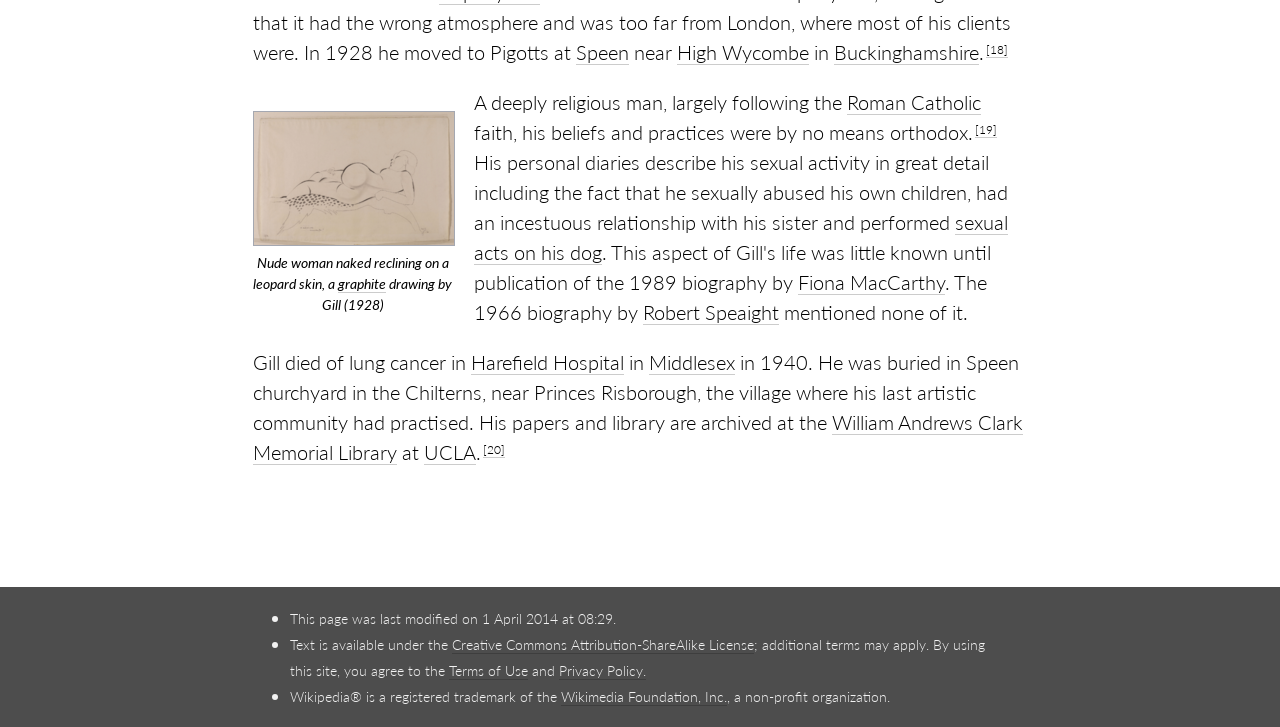
==== commit 01a5d5b3: "update" ====
--- a/index.html
+++ b/index.html
@@ -57,7 +57,7 @@
         <div class="wrapper">
             <h2>Career</h2>
             <h3>Sculpture</h3>
-            <p>At <a href="#">Ditchling</a> in <a href="#">Sussex</a>, where he lived with his wife, he started producing sculptures. His first public success was <em>Mother and Child</em> (1912). A self-described "disciple" of the <a href="#">Ceylonese</a> philosopher and art historian <a href="#">Ananda Coomaraswamy</a>, Gill was fascinated during this period by <a href="#">Indian temple sculpture</a>.<sup><a href="#">[3]</a></sup> Along with his friend and collaborator <a href="#">Jacob Epstein</a>, he planned the construction in the Sussex countryside of a colossal, hand-carved monument in imitation of the large-scale <a href="#">Jain</a> structures at <a href="#">Gwalior Fort</a> in <a href="#">Madhya Pradesh</a>, to which he had been introduced by the <a href="#">Indiaphile</a> <a href="#">William Rothenstein</a>.<sup><a href="#">[4]</a></sup></p>
+            <p>At <a href="#">Ditchling</a> in <a href="#">Sussex</a>, where he lived with his wife, he started producing sculptures. His first public success was <em>Mother and Child</em> (1912). A self-described "disciple" of the <a href="#">Ceylonese</a> philosopher and art historian <a href="#">Ananda Coomaraswamy</a>, Gill was fascinated during this period by <a href="#">Indian temple sculpture</a>.<sup><a href="#">[3]</a></sup> Along with his friend and collaborator <a href="#">Jacob Epstein</a>, he planned the construction in the Sussex countryside of a colossal, hand-carved monument in imitation of the large-scale <a href="#">Jain</a> structures at <a href="#">Gwalior Fort</a> in <a href="#">Madhya Pradesh</a>, to which he had been introduced by the <a href="#">Indiaphile</a> <a href="#">William <br> Rothenstein</a>.<sup><a href="#">[4]</a></sup></p>
             <p>In 1914 he produced sculptures for the <a href="#">stations of the cross</a> in <a href="#">Westminster Cathedral</a>. In the same year he met the typographer <a href="#">Stanley Morison</a>. After the war, together with <a href="#">Hilary Pepler</a> and <a href="#">Desmond Chute</a>, Gill founded <a href="#">The Guild of St Joseph and St Dominic</a> at <a href="#">Ditchling</a>, where his pupils included the young <a href="#">David Jones</a>, who soon began a relationship with Gill's daughter, Petra.</p>
         </div>
     </section>
--- a/css/styles.css
+++ b/css/styles.css
@@ -70,7 +70,7 @@
   margin: 0 auto;
   font-size: 5.5em;
   font-weight: 900;
-  color: #CCCCCC;
+  color: #f2f2f2;
   line-height: 1.2; }
 
 h2 {
@@ -130,16 +130,16 @@
   blockquote p {
     margin: 0 0 0.5em 0;
     max-width: 100%;
-    color: #2f716d;
+    color: #6f7481;
     font-weight: 400; }
   blockquote a {
-    color: #2f716d; }
+    color: #6f7481; }
 
 figcaption {
   font-size: .875em;
   font-style: italic;
   text-align: center;
-  line-height: 1.1;
+  line-height: 1.5;
   font-weight: 400;
   margin: 0; }
 
@@ -152,6 +152,49 @@
   /* 775/1024 */
   margin: 0 auto;
   max-width: 775px; }
+
+header {
+  background: #f4f3e5;
+  text-align: center; }
+  header p {
+    font-size: 0.875em;
+    display: inline; }
+
+section {
+  padding: 6.25em 0; }
+
+.intro {
+  background: #4d4d4d; }
+  .intro p {
+    font-size: 1.75em;
+    /* 28/16 */
+    color: #F2F2F2;
+    font-weight: 300; }
+  .intro a {
+    color: #F2F2F2; }
+
+.intro2 {
+  background: #e4e3c2; }
+  .intro2 figure {
+    float: left;
+    margin: 0 1em;
+    width: 25%; }
+    .intro2 figure img {
+      width: 100%;
+      border: 1px solid #C9C593;
+      position: relative; }
+
+.life {
+  background: #ecebd4; }
+
+.career {
+  background: #f1f0de; }
+
+.career2 {
+  background: #f7f6ec; }
+
+.pullout {
+  background: #ffffff; }
 
 .figurewrap {
   width: 100%;
@@ -163,99 +206,52 @@
     vertical-align: top;
     margin-top: 4em; }
     .figurewrap figure img {
-      width: 100%; }
-
-header {
-  text-align: center; }
-  header p {
-    font-size: 0.875em;
-    display: inline; }
-
-section {
-  padding: 6.25em 0; }
-
-.intro {
-  background: #4d4d4d; }
-  .intro p {
-    font-size: 1.75em;
-    /* 28/16 */
-    color: #F2F2F2;
-    font-weight: 300; }
-  .intro a {
-    color: #F2F2F2; }
-
-.intro2 {
-  background: #fffccc; }
-  .intro2 figure {
-    float: left;
-    margin: 0 1em 4em;
-    width: 12.625em;
-    /* 202/16 */ }
-    .intro2 figure img {
-      width: 100%;
-      border: 6px solid #C9C593;
-      position: relative; }
-
-.life {
-  background: #fffdf0; }
-
-.career {
-  background: #ffffff; }
-
-.career2 {
-  background: #fffdf0; }
-
-.pullout {
-  background: #4d4d4d;
-  color: #F2F2F2; }
-  .pullout a {
-    color: #F2F2F2; }
+      width: 100%;
+      border: 1px solid #a5a8b1; }
 
 .hotel {
-  background: #eefffe; }
+  background: #a5a8b1; }
   .hotel figure {
     float: right;
     margin: 0 3em 0 1em; }
     .hotel figure img {
-      width: 100%; }
+      width: 100%;
+      border: 1px solid #6f7481; }
   .hotel figcaption {
     width: 10.7em;
     /* 170px */ }
 
 .t_and_i {
-  background: #36837e;
-  color: #F2F2F2; }
-  .t_and_i a {
-    color: #F2F2F2; }
+  background: #c0c2c9; }
   .t_and_i figure {
     width: 13em;
     margin: 0 auto 2em; }
     .t_and_i figure img {
-      width: 100%; }
+      width: 100%;
+      border: 1px solid #6f7481; }
 
 .typefaces {
-  background: #eefffe; }
+  background: #dcdde0; }
   .typefaces figure {
     width: 12.5em;
-    float: right;
-    margin: 3.5em 0 0 0; }
+    margin: 0 auto 1em auto; }
     .typefaces figure img {
-      width: 100%; }
+      width: 100%;
+      border: 1px solid #a5a8b1; }
 
 .writings {
-  background: #4d4d4d;
-  color: #F2F2F2; }
-  .writings a {
-    color: #F2F2F2; }
+  background: #e9eaec; }
 
 .contribution {
-  background: #fffccc; }
+  background: #f7f7f8; }
 
 .plife {
-  background: #fffdf0; }
+  background: #ffffff; }
   .plife figure {
     float: left;
-    margin: .875em 1.2em 0 0; }
+    margin: 1.5em 1.2em 0 0; }
+    .plife figure img {
+      border: 1px solid #a5a8b1; }
   .plife figcaption {
     width: 200px; }
 
